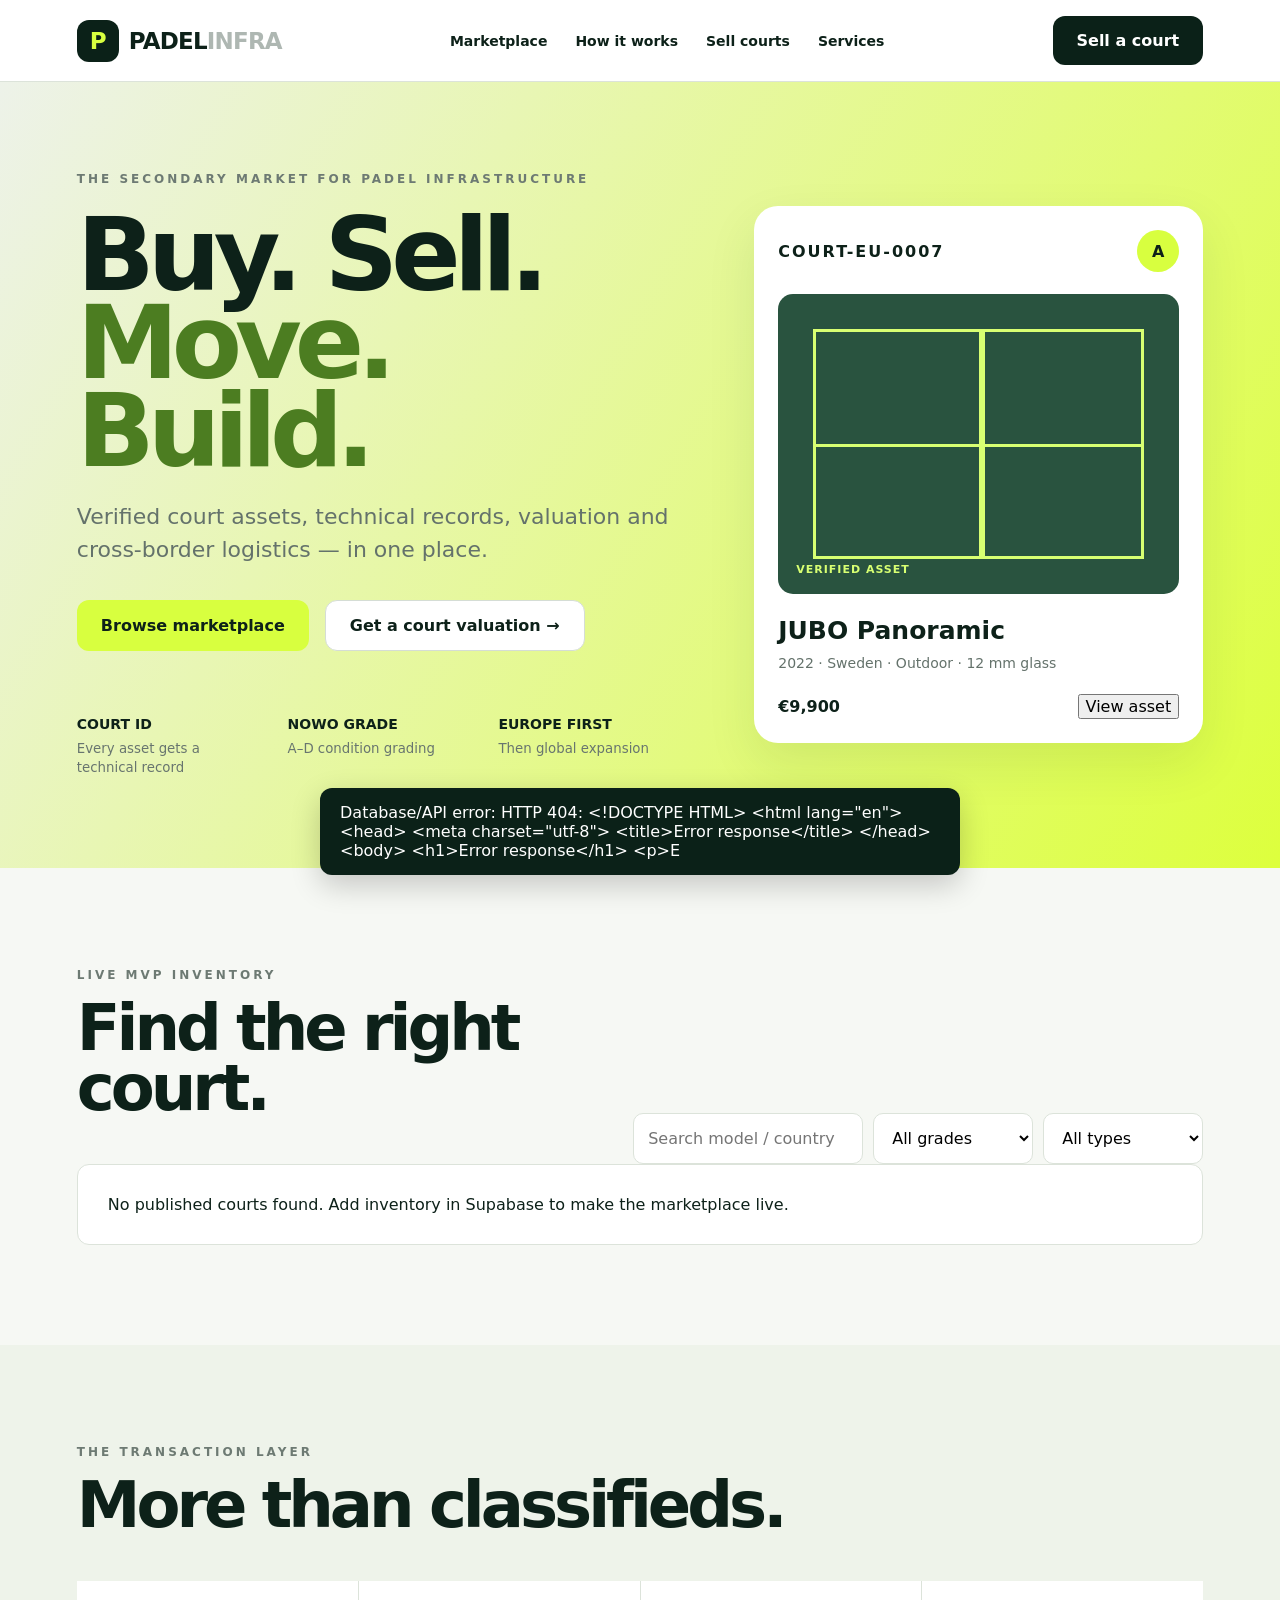
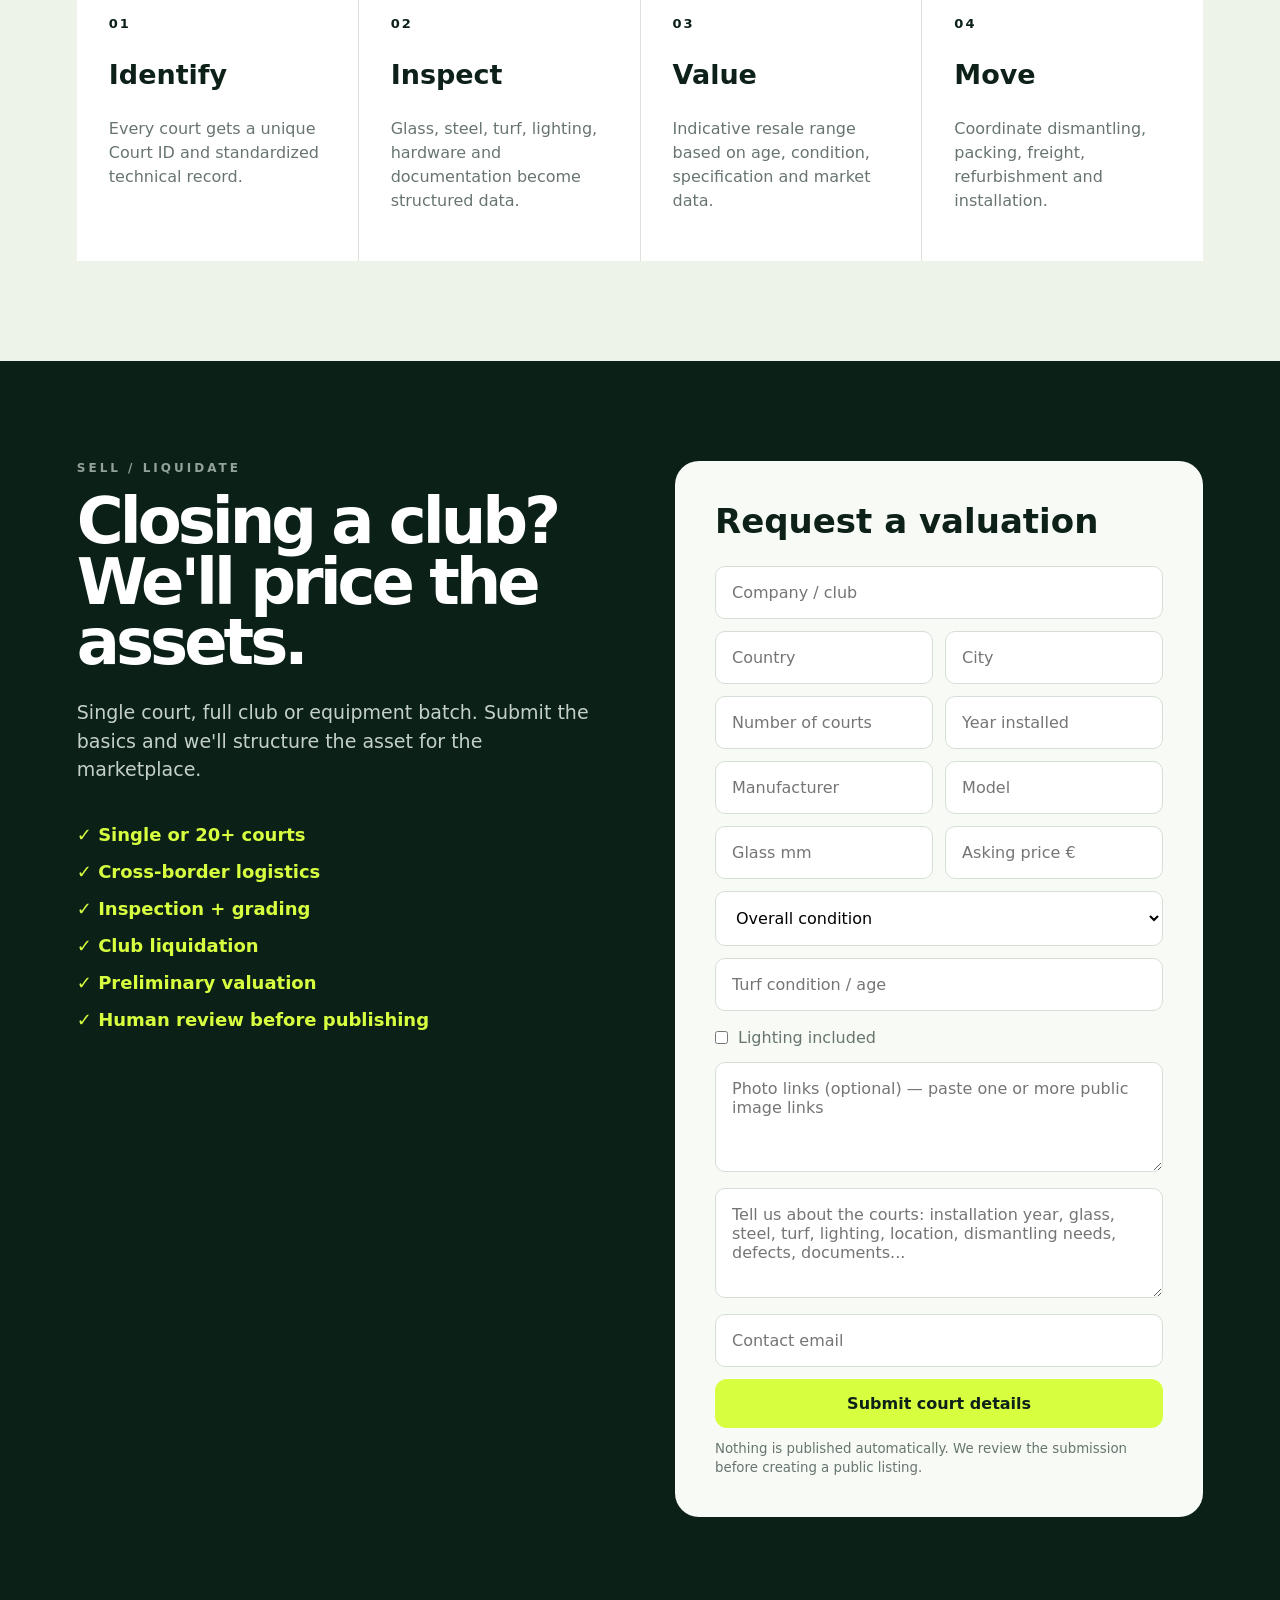
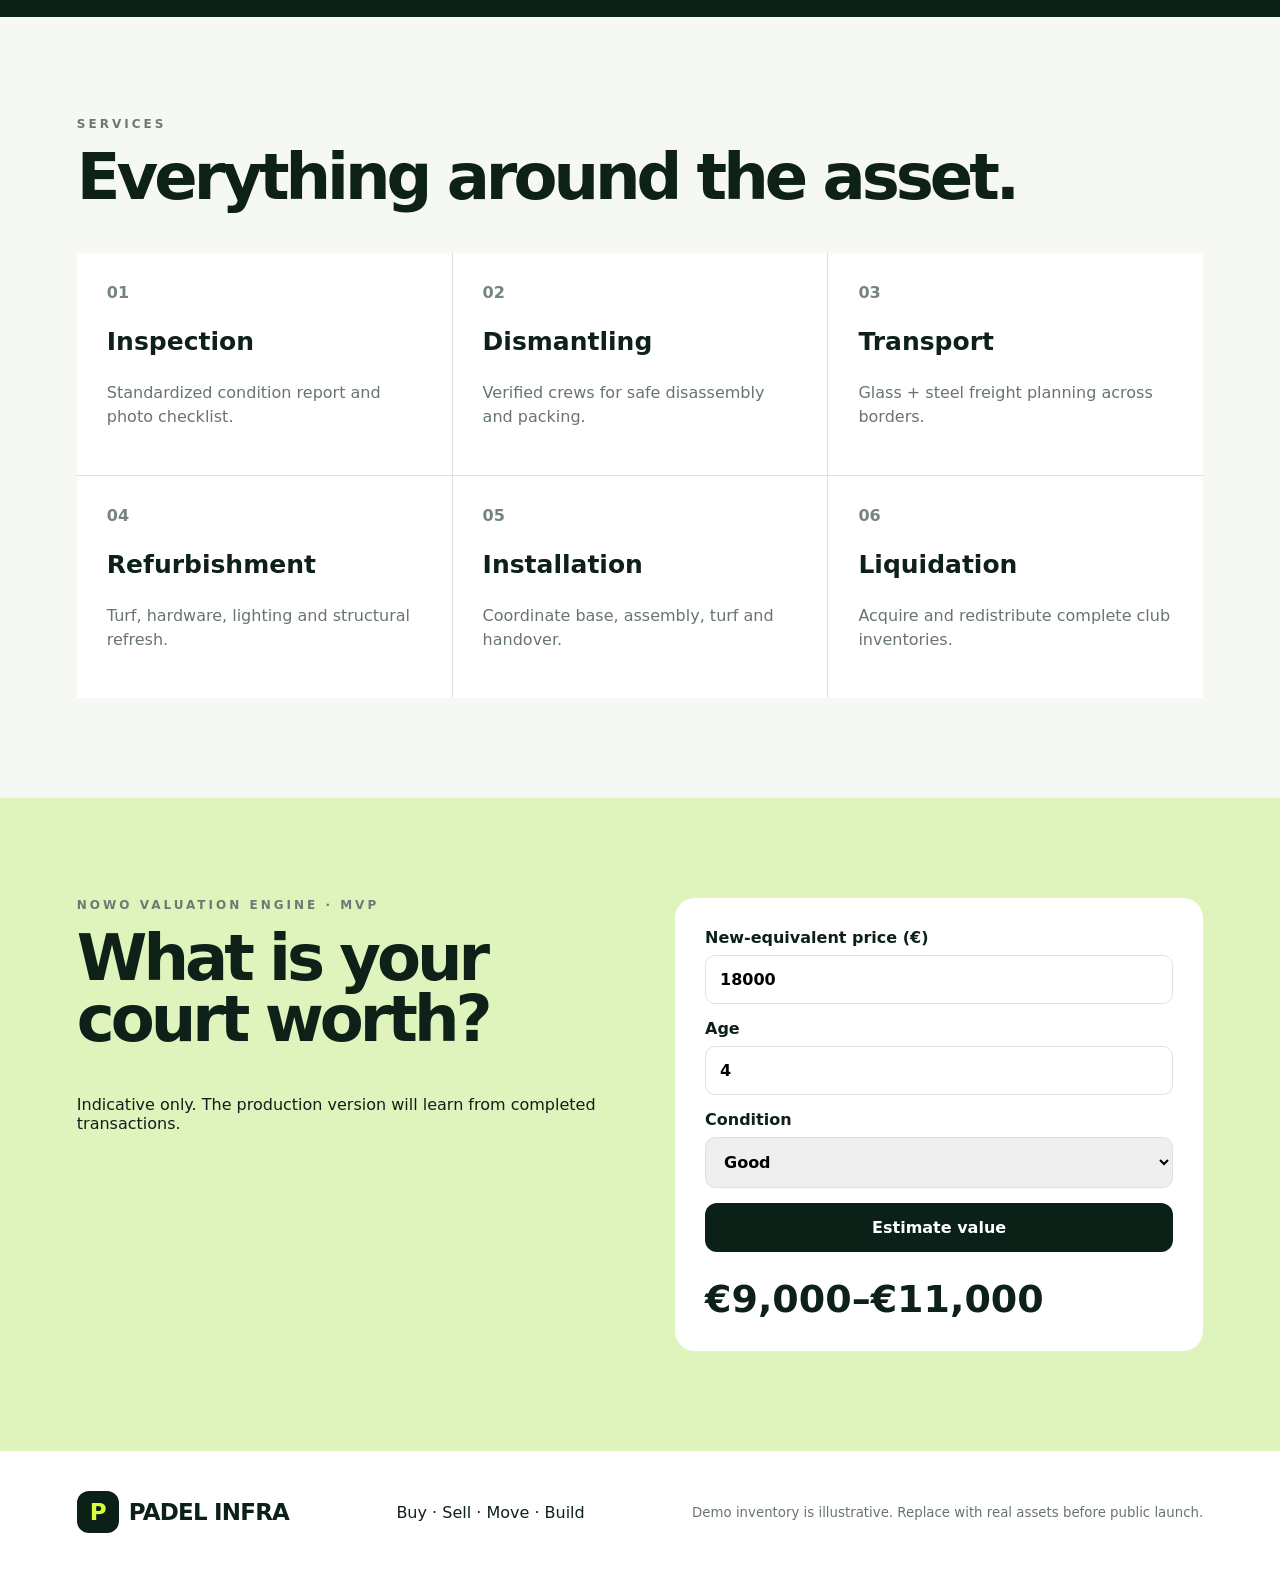
==== index.html @ 73e0a32e "Refresh mobile assets" ====
<!doctype html><html lang="en"><head><meta charset="utf-8"><meta name="viewport" content="width=device-width,initial-scale=1"><title>Padel Infra — Infrastructure Marketplace</title><link rel="stylesheet" href="styles.css"><link rel="stylesheet" href="responsive.css?v=4"><link rel="stylesheet" href="mobile-fix.css?v=4"></head><body><header class="nav"><a class="brand" href="#"><span class="logo">P</span><span>PADEL<span class="fade">INFRA</span></span></a><nav><a href="#market">Marketplace</a><a href="#how">How it works</a><a href="#sell">Sell courts</a><a href="#services">Services</a></nav><button class="darkbtn" onclick="scrollToId('sell')">Sell a court</button></header><section class="hero"><div><div class="eyebrow">THE SECONDARY MARKET FOR PADEL INFRASTRUCTURE</div><h1>Buy. Sell.<br><span>Move. Build.</span></h1><p>Verified court assets, technical records, valuation and cross-border logistics — in one place.</p><div class="buttons"><button class="limebtn" onclick="scrollToId('market')">Browse marketplace</button><button class="ghostbtn" onclick="scrollToId('sell')">Get a court valuation →</button></div><div class="metrics"><div><b>COURT ID</b><small>Every asset gets a technical record</small></div><div><b>NOWO GRADE</b><small>A–D condition grading</small></div><div><b>EUROPE FIRST</b><small>Then global expansion</small></div></div></div><div class="hero-asset"><div class="asset-head"><span>COURT-EU-0007</span><strong>A</strong></div><div class="fakecourt"><i></i><span>VERIFIED ASSET</span></div><h3>JUBO Panoramic</h3><p>2022 · Sweden · Outdoor · 12 mm glass</p><div class="asset-foot"><b>€9,900</b><button onclick="openListing('COURT-EU-0007')">View asset</button></div></div></section><section id="market" class="section"><div class="sectiontitle"><div><div class="eyebrow">LIVE MVP INVENTORY</div><h2>Find the right court.</h2></div><div class="filters"><input id="search" oninput="render()" placeholder="Search model / country"><select id="grade" onchange="render()"><option value="">All grades</option><option>A</option><option>B</option><option>C</option><option>D</option></select><select id="type" onchange="render()"><option value="">All types</option><option>Outdoor</option><option>Indoor</option></select></div></div><div id="cards" class="cards"></div></section><section id="how" class="section pale"><div class="eyebrow">THE TRANSACTION LAYER</div><h2>More than classifieds.</h2><div class="steps"><article><b>01</b><h3>Identify</h3><p>Every court gets a unique Court ID and standardized technical record.</p></article><article><b>02</b><h3>Inspect</h3><p>Glass, steel, turf, lighting, hardware and documentation become structured data.</p></article><article><b>03</b><h3>Value</h3><p>Indicative resale range based on age, condition, specification and market data.</p></article><article><b>04</b><h3>Move</h3><p>Coordinate dismantling, packing, freight, refurbishment and installation.</p></article></div></section><section id="sell" class="section dark"><div><div class="eyebrow">SELL / LIQUIDATE</div><h2>Closing a club?<br>We'll price the assets.</h2><p>Single court, full club or equipment batch. Submit the basics and we'll structure the asset for the marketplace.</p><div class="ticks"><span>✓ Single or 20+ courts</span><span>✓ Cross-border logistics</span><span>✓ Inspection + grading</span><span>✓ Club liquidation</span><span>✓ Preliminary valuation</span><span>✓ Human review before publishing</span></div></div><form onsubmit="submitSell(event)"><h3>Request a valuation</h3><input required name="company" placeholder="Company / club"><div class="row"><input required name="country" placeholder="Country"><input required name="city" placeholder="City"></div><div class="row"><input required name="count" type="number" min="1" placeholder="Number of courts"><input name="year" type="number" min="1990" max="2035" placeholder="Year installed"></div><div class="row"><input name="manufacturer" placeholder="Manufacturer"><input name="model" placeholder="Model"></div><div class="row"><input name="glass_thickness_mm" type="number" step="0.1" placeholder="Glass mm"><input name="asking_price_eur" type="number" min="0" placeholder="Asking price €"></div><select required name="condition"><option value="">Overall condition</option><option>Excellent</option><option>Good</option><option>Needs refurbishment</option><option>Parts only</option></select><input name="turf_condition" placeholder="Turf condition / age"><label class="check"><input name="lighting_included" type="checkbox" value="true"> Lighting included</label><textarea name="photo_urls" placeholder="Photo links (optional) — paste one or more public image links"></textarea><textarea name="details" placeholder="Tell us about the courts: installation year, glass, steel, turf, lighting, location, dismantling needs, defects, documents..."></textarea><input required name="email" type="email" placeholder="Contact email"><button class="limebtn wide">Submit court details</button><small>Nothing is published automatically. We review the submission before creating a public listing.</small></form></section><section id="services" class="section"><div class="eyebrow">SERVICES</div><h2>Everything around the asset.</h2><div class="servicegrid"><div><b>01</b><h3>Inspection</h3><p>Standardized condition report and photo checklist.</p></div><div><b>02</b><h3>Dismantling</h3><p>Verified crews for safe disassembly and packing.</p></div><div><b>03</b><h3>Transport</h3><p>Glass + steel freight planning across borders.</p></div><div><b>04</b><h3>Refurbishment</h3><p>Turf, hardware, lighting and structural refresh.</p></div><div><b>05</b><h3>Installation</h3><p>Coordinate base, assembly, turf and handover.</p></div><div><b>06</b><h3>Liquidation</h3><p>Acquire and redistribute complete club inventories.</p></div></div></section><section class="section valuation"><div><div class="eyebrow">NOWO VALUATION ENGINE · MVP</div><h2>What is your court worth?</h2><p>Indicative only. The production version will learn from completed transactions.</p></div><div class="calc"><label>New-equivalent price (€)<input id="newPrice" type="number" value="18000"></label><label>Age<input id="age" type="number" value="4" min="0" max="30"></label><label>Condition<select id="cond"><option value="1">Excellent</option><option value=".82" selected>Good</option><option value=".65">Needs refurbishment</option><option value=".4">Heavy refurbishment / parts</option></select></label><button class="darkbtn wide" onclick="calculate()">Estimate value</button><div id="estimate">€9,000–€11,000</div></div></section><footer><div class="brand"><span class="logo">P</span> PADEL INFRA</div><span>Buy · Sell · Move · Build</span><small>Demo inventory is illustrative. Replace with real assets before public launch.</small></footer><div id="listingModal" class="modal"><div class="modalbox"><button class="close" onclick="closeModal('listingModal')">×</button><div id="listingContent"></div></div></div><div id="toast"></div><script src="app.js?v=4"></script></body></html>
---- styles.css ----
/* Padel Infra marketplace styles */
:root{--ink:#0d2119;--muted:#68756f;--pale:#eef3ea;--lime:#d8ff3f;--dark:#0b2118;--line:#dce3da}
*{box-sizing:border-box}html{scroll-behavior:smooth}body{margin:0;font-family:Inter,ui-sans-serif,system-ui,-apple-system,BlinkMacSystemFont,"Segoe UI",sans-serif;color:var(--ink);background:#f6f8f4}button,input,select,textarea{font:inherit}button{cursor:pointer}.nav{height:82px;padding:0 6vw;display:flex;align-items:center;justify-content:space-between;background:#fff;position:sticky;top:0;z-index:20;border-bottom:1px solid var(--line)}.brand{display:flex;align-items:center;gap:10px;text-decoration:none;color:var(--ink);font-weight:900;font-size:23px;letter-spacing:-.8px}.fade{color:#aeb7b2}.logo{width:42px;height:42px;border-radius:12px;background:var(--dark);color:var(--lime);display:grid;place-items:center;font-weight:900}.nav nav{display:flex;gap:28px}.nav nav a{color:var(--ink);text-decoration:none;font-weight:700;font-size:14px}.darkbtn,.limebtn,.ghostbtn{border:0;border-radius:12px;padding:15px 24px;font-weight:800}.darkbtn{background:var(--dark);color:#fff}.limebtn{background:var(--lime);color:var(--ink)}.ghostbtn{background:#fff;border:1px solid #d5ddd5;color:var(--ink)}.wide{width:100%}.hero{min-height:690px;padding:90px 6vw;display:grid;grid-template-columns:1.15fr .85fr;gap:70px;align-items:center;background:linear-gradient(120deg,#edf2e9,#ddff3d)}.eyebrow{font-size:12px;letter-spacing:3px;font-weight:900;color:#6d7a73}.hero h1{font-size:clamp(64px,8vw,120px);line-height:.86;letter-spacing:-7px;margin:25px 0}.hero h1 span{color:#4c7d21}.hero p{font-size:22px;line-height:1.5;color:#64726b;max-width:720px}.buttons{display:flex;gap:16px;margin-top:34px}.metrics{display:grid;grid-template-columns:repeat(3,1fr);gap:25px;margin-top:65px}.metrics b{display:block;font-size:14px}.metrics small{display:block;color:var(--muted);margin-top:8px;line-height:1.4}.hero-asset{background:#fff;border-radius:24px;padding:24px;box-shadow:0 20px 50px #163d2b18}.asset-head,.asset-foot{display:flex;align-items:center;justify-content:space-between}.asset-head span{font-weight:900;letter-spacing:2px}.asset-head strong,.grade{width:42px;height:42px;border-radius:50%;display:grid;place-items:center;background:var(--lime)}.fakecourt{height:300px;background:#29533f;border-radius:15px;margin:22px 0;position:relative;overflow:hidden}.fakecourt:before,.fakecourt:after{content:"";position:absolute;border:3px solid #d8ff72}.fakecourt:before{inset:35px}.fakecourt:after{left:50%;top:35px;bottom:35px}.fakecourt i{position:absolute;left:35px;right:35px;top:50%;border-top:3px solid #d8ff72}.fakecourt span{position:absolute;bottom:18px;left:18px;color:#d8ff72;font-weight:900;font-size:11px;letter-spacing:1px}.hero-asset h3{font-size:25px;margin:0}.hero-asset p{font-size:14px;margin:8px 0 20px}.section{padding:100px 6vw}.sectiontitle{display:flex;justify-content:space-between;align-items:end;gap:30px}.section h2{font-size:clamp(42px,5vw,72px);letter-spacing:-4px;line-height:.95;margin:16px 0 45px}.filters{display:flex;gap:10px}.filters input,.filters select{padding:14px;border:1px solid var(--line);border-radius:10px;background:#fff;min-width:160px}.cards{display:grid;grid-template-columns:repeat(3,1fr);gap:22px}.card{background:#fff;border:1px solid var(--line);border-radius:18px;overflow:hidden}.thumb{height:190px;background:#29533f;display:flex;align-items:flex-end;padding:18px;color:#d8ff72;font-weight:900}.cardbody{padding:20px}.topline{display:flex;justify-content:space-between;align-items:center}.card h3{font-size:24px;margin:16px 0 8px}.meta{color:var(--muted);line-height:1.5;min-height:66px}.cardfoot{display:flex;justify-content:space-between;align-items:center;margin-top:20px}.cardfoot button{border:0;background:none;font-weight:800}.pale{background:var(--pale)}.steps{display:grid;grid-template-columns:repeat(4,1fr);gap:1px;background:var(--line)}.steps article{background:#fff;padding:32px;min-height:230px}.steps b{font-size:13px;letter-spacing:2px}.steps h3{font-size:27px}.steps p{color:var(--muted);line-height:1.5}.dark{background:var(--dark);color:#fff;display:grid;grid-template-columns:1fr 1fr;gap:70px;align-items:start}.dark .eyebrow{color:#93a29b}.dark h2{margin-bottom:25px}.dark>div>p{color:#c5d0ca;font-size:19px;line-height:1.5}.ticks{display:grid;gap:16px;margin-top:40px}.ticks span{font-weight:900;color:var(--lime);font-size:18px}.dark form{background:#f7faf5;color:var(--ink);padding:40px;border-radius:24px}.dark form h3{font-size:34px;margin:0 0 25px}.dark form input,.dark form select,.dark form textarea{width:100%;padding:16px;border:1px solid #d6dfd5;border-radius:10px;background:#fff;margin-bottom:12px}.dark form textarea{min-height:110px;resize:vertical}.dark form .row{display:grid;grid-template-columns:1fr 1fr;gap:12px}.dark form .check{display:flex;align-items:center;gap:10px;margin:5px 0 15px;color:var(--muted)}.dark form .check input{width:auto;margin:0}.dark form small{display:block;color:var(--muted);margin-top:12px;line-height:1.4}.servicegrid{display:grid;grid-template-columns:repeat(3,1fr);gap:1px;background:var(--line)}.servicegrid>div{background:#fff;padding:30px;min-height:190px}.servicegrid b{color:#75847c}.servicegrid h3{font-size:25px}.servicegrid p{color:var(--muted);line-height:1.5}.valuation{background:#dff3bd;display:grid;grid-template-columns:1fr 1fr;gap:70px}.calc{background:#fff;border-radius:20px;padding:30px}.calc label{display:block;font-weight:800;margin-bottom:15px}.calc input,.calc select{display:block;width:100%;padding:14px;border:1px solid var(--line);border-radius:10px;margin-top:8px}.calc #estimate{font-size:38px;font-weight:900;margin-top:25px}.modal{display:none;position:fixed;inset:0;background:#00140d99;z-index:100;align-items:center;justify-content:center;padding:20px}.modalbox{background:#fff;border-radius:20px;max-width:650px;width:100%;padding:35px;position:relative}.close{position:absolute;right:15px;top:10px;border:0;background:none;font-size:32px}.modalbox h2{font-size:45px;letter-spacing:-2px}.modalbox hr{border:0;border-top:1px solid var(--line)}#toast{display:none;position:fixed;left:50%;bottom:25px;transform:translateX(-50%);background:var(--dark);color:#fff;padding:15px 20px;border-radius:12px;z-index:200;box-shadow:0 10px 30px #0003}footer{padding:40px 6vw;background:#fff;display:flex;align-items:center;justify-content:space-between;gap:20px;flex-wrap:wrap}footer small{color:var(--muted)}
---- responsive.css ----
/* Responsive stability fixes for phones/tablets */
*,*::before,*::after{box-sizing:border-box}
html,body{width:100% !important;max-width:100% !important;min-width:0 !important;margin:0;padding:0;overflow-x:hidden;-webkit-text-size-adjust:100%}
body{width:100% !important}
.nav,.hero,.section,.dark,.valuation,footer{width:100% !important;max-width:100% !important;min-width:0 !important;margin-left:0 !important;margin-right:0 !important}
img,svg,video,iframe{max-width:100%}
@media(max-width:850px){
 html,body{width:100% !important;max-width:100% !important;min-width:0 !important;overflow-x:hidden !important}
 body{position:relative !important;left:0 !important;right:auto !important;transform:none !important;zoom:1 !important}
 .nav,.section,.dark,.valuation,.hero,footer{width:100% !important;max-width:100% !important;min-width:0 !important;margin-left:0 !important;margin-right:0 !important;overflow-x:hidden !important}
 .nav{padding-left:6vw !important;padding-right:6vw !important}
 .hero{display:block !important;padding:65px 6vw !important}
 .hero>div{width:100% !important;min-width:0 !important;max-width:100% !important}
 .dark,.valuation{display:block !important;grid-template-columns:none !important;padding-left:6vw !important;padding-right:6vw !important}
 .dark>*,.valuation>*{display:block !important;width:100% !important;min-width:0 !important;max-width:100% !important}
 .dark form{display:block !important;width:100% !important;max-width:100% !important;min-width:0 !important;margin:35px 0 0 !important;padding:24px !important;overflow:hidden !important}
 .dark form input,.dark form select,.dark form textarea,.dark form button{display:block !important;width:100% !important;max-width:100% !important;min-width:0 !important;box-sizing:border-box !important;font-size:16px !important}
 .dark form .check{display:flex !important;align-items:center;gap:8px;width:100%}
 .dark form .check input{width:20px !important;min-width:20px !important;max-width:20px !important;height:20px}
 .row{display:grid !important;grid-template-columns:minmax(0,1fr) !important;width:100% !important;min-width:0 !important;gap:12px !important}
 .row>*{width:100% !important;min-width:0 !important;max-width:100% !important}
 .buttons{flex-wrap:wrap;width:100%;min-width:0}
 .buttons>*{max-width:100%}
 .hero-asset{width:100%;min-width:0;max-width:100%}
 .sectiontitle,.filters{width:100%;min-width:0;max-width:100%}
 .filters{overflow:hidden}
 .filters input,.filters select{min-width:0;max-width:100%;width:100%;box-sizing:border-box}
}
---- mobile-fix.css ----
/* Mobile layout: keep the document at the real layout viewport width. */
*,*::before,*::after{box-sizing:border-box}
html,body{
  width:100%!important;
  max-width:100%!important;
  min-width:0!important;
  margin:0!important;
  padding:0!important;
  overflow-x:hidden!important;
  overscroll-behavior-x:none!important;
  -webkit-text-size-adjust:100%!important;
}
html{touch-action:pan-y!important}
body{
  position:relative!important;
  left:0!important;
  right:0!important;
  transform:none!important;
  touch-action:pan-y!important;
}
.nav,.hero,.section,section.dark,.valuation,footer{
  width:100%!important;
  max-width:100%!important;
  min-width:0!important;
  margin-left:0!important;
  margin-right:0!important;
  overflow-x:hidden!important;
}
@media(max-width:1100px){
 .nav{padding-left:6vw!important;padding-right:6vw!important}
 .hero{display:block!important;padding:65px 6vw!important}
 .hero>div,.dark>div,.dark>form,.valuation>div{width:100%!important;max-width:100%!important;min-width:0!important}
 section.dark{display:block!important;padding-left:6vw!important;padding-right:6vw!important}
 section.dark>form{margin-top:35px!important;padding:24px!important}
 section.dark input,section.dark select,section.dark textarea,section.dark button{width:100%!important;max-width:100%!important;min-width:0!important;box-sizing:border-box!important;font-size:16px!important}
 section.dark .row{display:grid!important;grid-template-columns:minmax(0,1fr)!important;width:100%!important;gap:12px!important}
 section.dark .row>*{width:100%!important;min-width:0!important}
 section.dark .check{display:flex!important;align-items:center;gap:8px;width:100%!important}
 section.dark .check input{width:20px!important;min-width:20px!important;max-width:20px!important;height:20px}
 .buttons{flex-wrap:wrap;width:100%;min-width:0}
 .hero-asset{width:100%;min-width:0;max-width:100%}
 .sectiontitle,.filters{width:100%;min-width:0;max-width:100%}
 .filters{overflow:hidden}
 .filters input,.filters select{min-width:0;max-width:100%;width:100%;box-sizing:border-box}
}
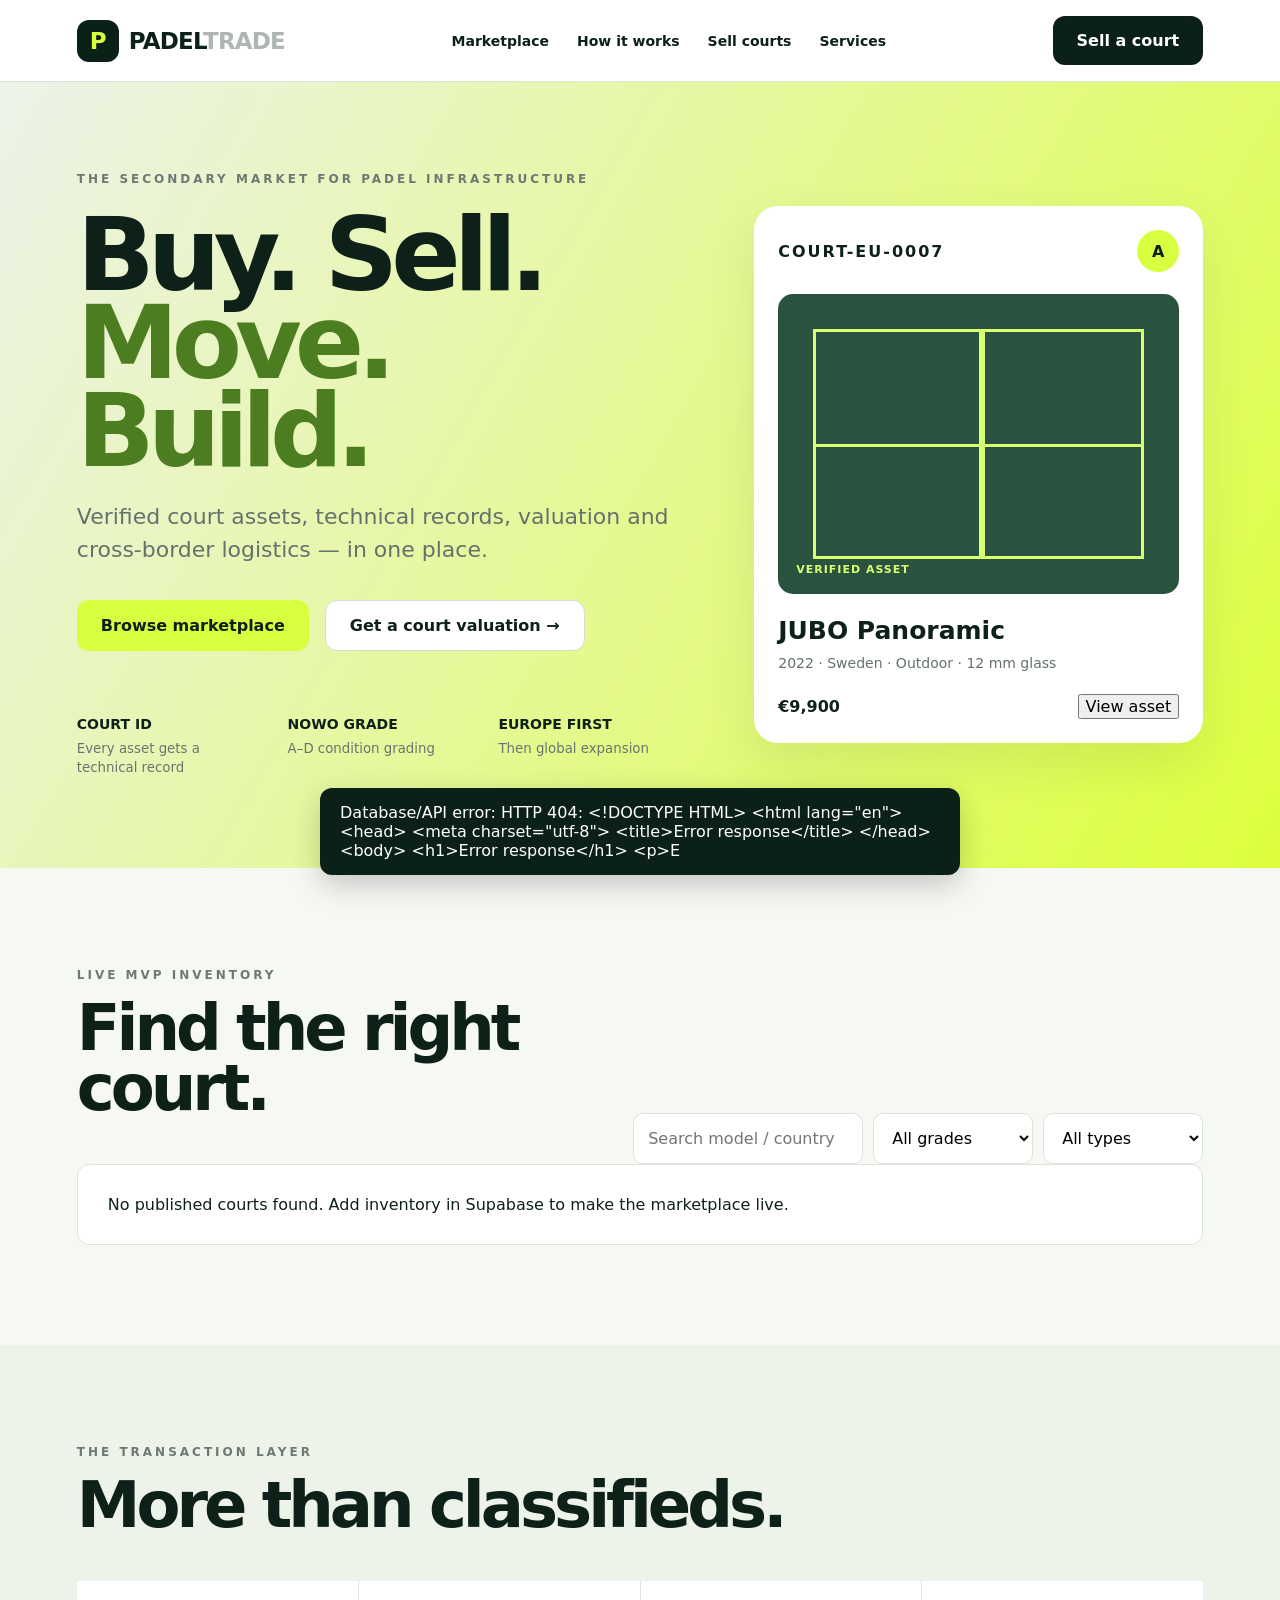
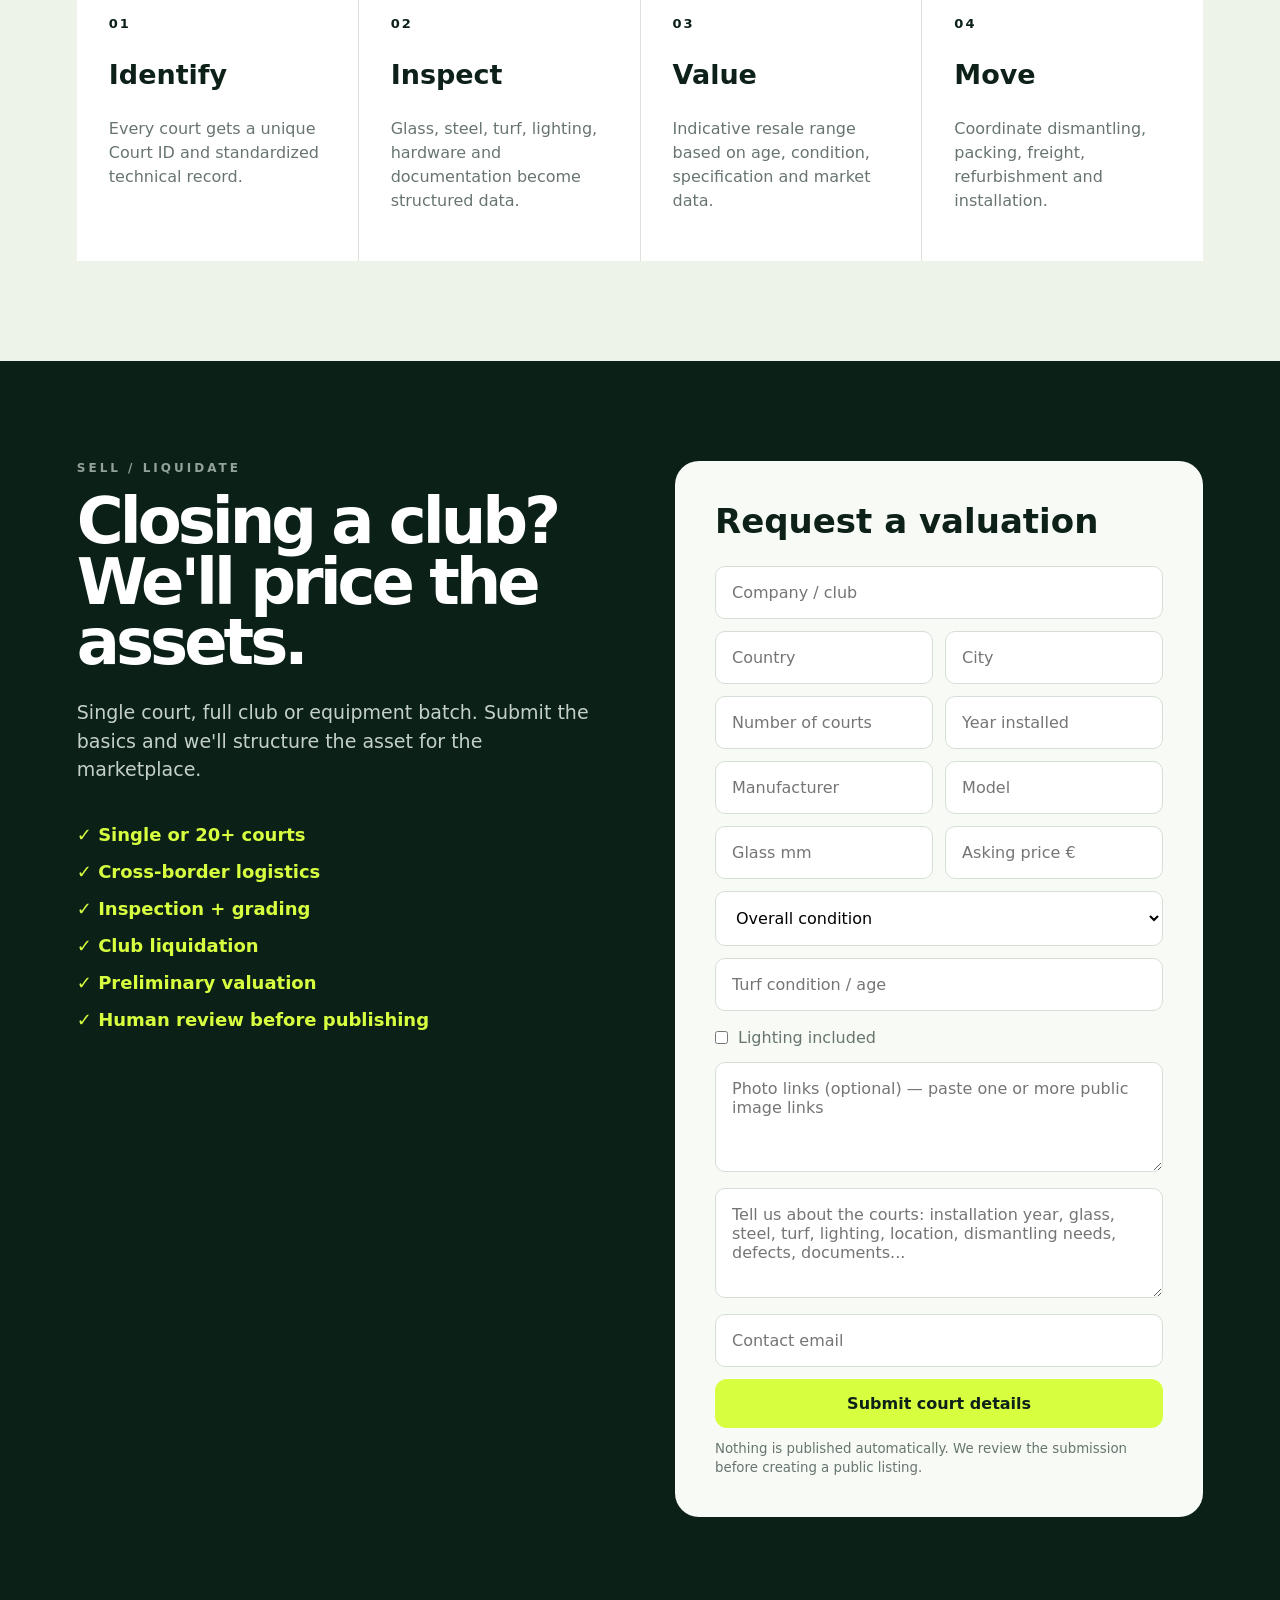
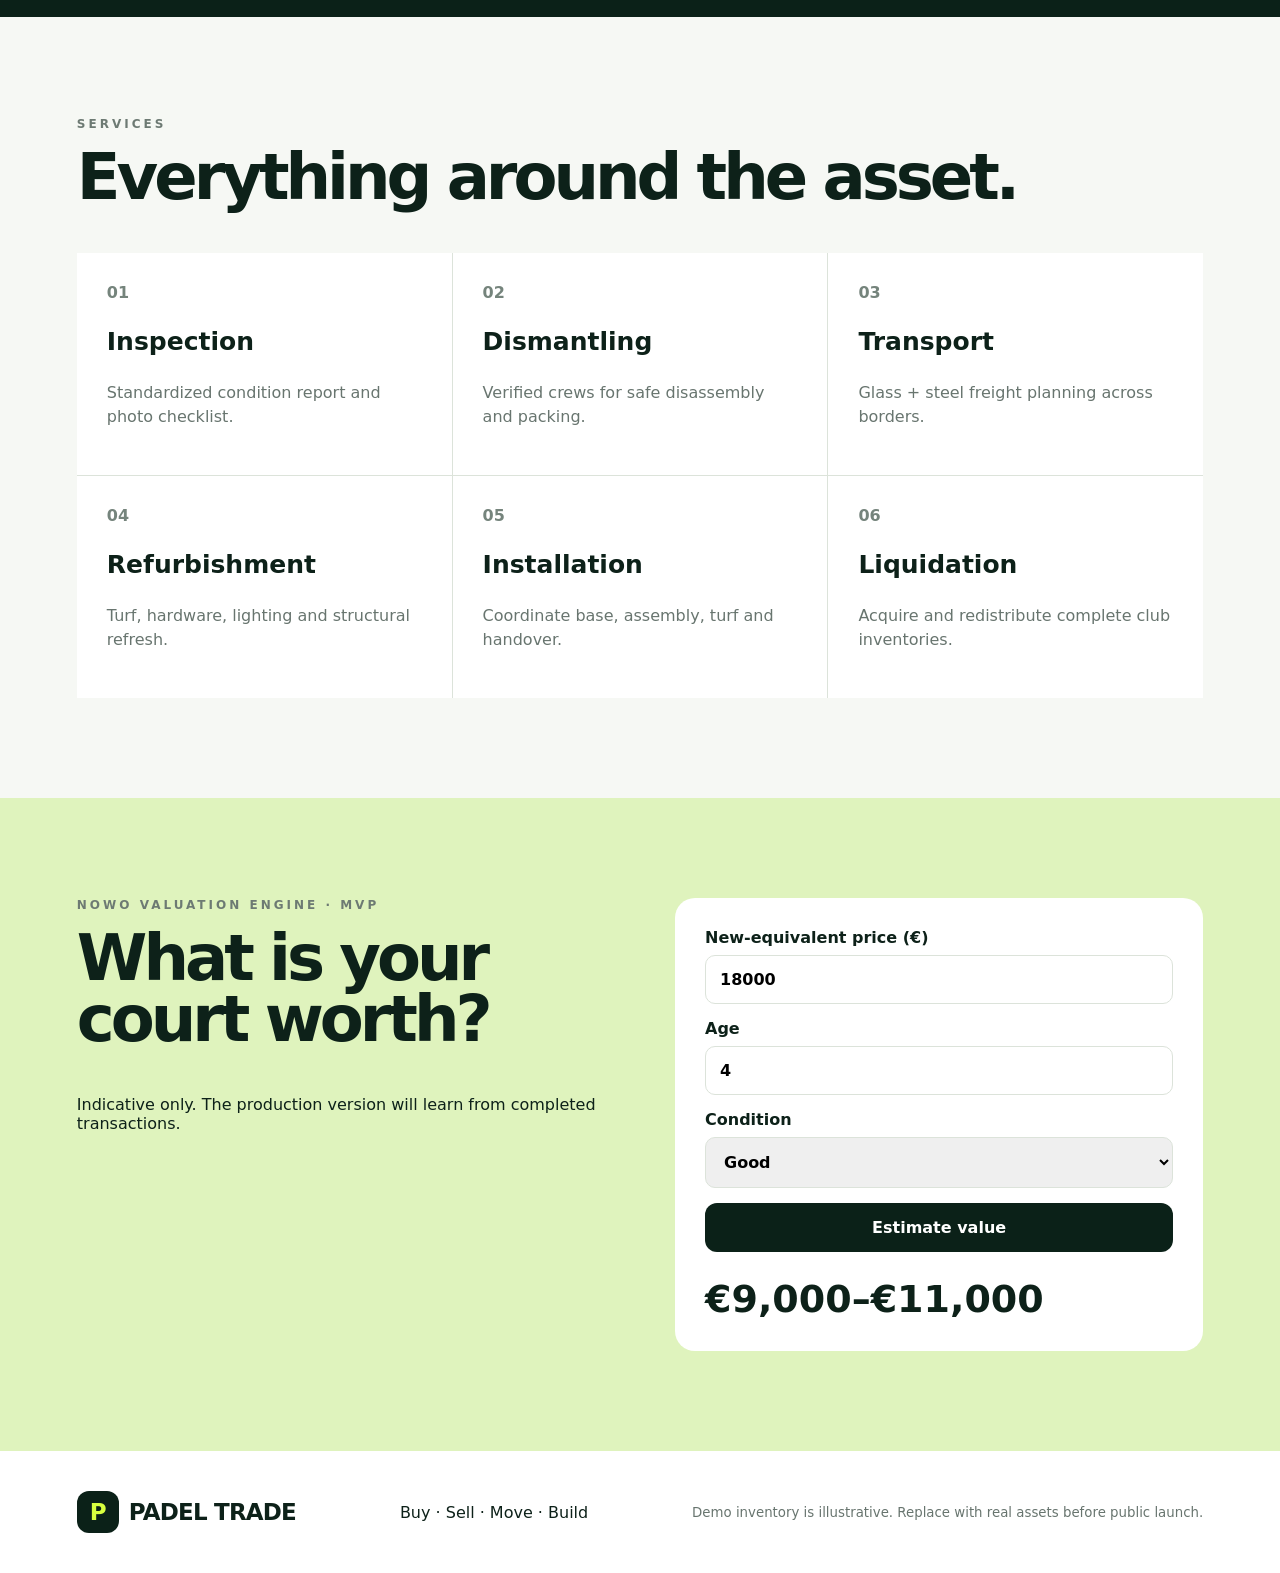
==== commit 25b8977b: "Rename brand to Padel Trade" ====
--- a/index.html
+++ b/index.html
@@ -1 +1 @@
-<!doctype html><html lang="en"><head><meta charset="utf-8"><meta name="viewport" content="width=device-width,initial-scale=1"><title>Padel Infra — Infrastructure Marketplace</title><link rel="stylesheet" href="styles.css"><link rel="stylesheet" href="responsive.css?v=4"><link rel="stylesheet" href="mobile-fix.css?v=4"></head><body><header class="nav"><a class="brand" href="#"><span class="logo">P</span><span>PADEL<span class="fade">INFRA</span></span></a><nav><a href="#market">Marketplace</a><a href="#how">How it works</a><a href="#sell">Sell courts</a><a href="#services">Services</a></nav><button class="darkbtn" onclick="scrollToId('sell')">Sell a court</button></header><section class="hero"><div><div class="eyebrow">THE SECONDARY MARKET FOR PADEL INFRASTRUCTURE</div><h1>Buy. Sell.<br><span>Move. Build.</span></h1><p>Verified court assets, technical records, valuation and cross-border logistics — in one place.</p><div class="buttons"><button class="limebtn" onclick="scrollToId('market')">Browse marketplace</button><button class="ghostbtn" onclick="scrollToId('sell')">Get a court valuation →</button></div><div class="metrics"><div><b>COURT ID</b><small>Every asset gets a technical record</small></div><div><b>NOWO GRADE</b><small>A–D condition grading</small></div><div><b>EUROPE FIRST</b><small>Then global expansion</small></div></div></div><div class="hero-asset"><div class="asset-head"><span>COURT-EU-0007</span><strong>A</strong></div><div class="fakecourt"><i></i><span>VERIFIED ASSET</span></div><h3>JUBO Panoramic</h3><p>2022 · Sweden · Outdoor · 12 mm glass</p><div class="asset-foot"><b>€9,900</b><button onclick="openListing('COURT-EU-0007')">View asset</button></div></div></section><section id="market" class="section"><div class="sectiontitle"><div><div class="eyebrow">LIVE MVP INVENTORY</div><h2>Find the right court.</h2></div><div class="filters"><input id="search" oninput="render()" placeholder="Search model / country"><select id="grade" onchange="render()"><option value="">All grades</option><option>A</option><option>B</option><option>C</option><option>D</option></select><select id="type" onchange="render()"><option value="">All types</option><option>Outdoor</option><option>Indoor</option></select></div></div><div id="cards" class="cards"></div></section><section id="how" class="section pale"><div class="eyebrow">THE TRANSACTION LAYER</div><h2>More than classifieds.</h2><div class="steps"><article><b>01</b><h3>Identify</h3><p>Every court gets a unique Court ID and standardized technical record.</p></article><article><b>02</b><h3>Inspect</h3><p>Glass, steel, turf, lighting, hardware and documentation become structured data.</p></article><article><b>03</b><h3>Value</h3><p>Indicative resale range based on age, condition, specification and market data.</p></article><article><b>04</b><h3>Move</h3><p>Coordinate dismantling, packing, freight, refurbishment and installation.</p></article></div></section><section id="sell" class="section dark"><div><div class="eyebrow">SELL / LIQUIDATE</div><h2>Closing a club?<br>We'll price the assets.</h2><p>Single court, full club or equipment batch. Submit the basics and we'll structure the asset for the marketplace.</p><div class="ticks"><span>✓ Single or 20+ courts</span><span>✓ Cross-border logistics</span><span>✓ Inspection + grading</span><span>✓ Club liquidation</span><span>✓ Preliminary valuation</span><span>✓ Human review before publishing</span></div></div><form onsubmit="submitSell(event)"><h3>Request a valuation</h3><input required name="company" placeholder="Company / club"><div class="row"><input required name="country" placeholder="Country"><input required name="city" placeholder="City"></div><div class="row"><input required name="count" type="number" min="1" placeholder="Number of courts"><input name="year" type="number" min="1990" max="2035" placeholder="Year installed"></div><div class="row"><input name="manufacturer" placeholder="Manufacturer"><input name="model" placeholder="Model"></div><div class="row"><input name="glass_thickness_mm" type="number" step="0.1" placeholder="Glass mm"><input name="asking_price_eur" type="number" min="0" placeholder="Asking price €"></div><select required name="condition"><option value="">Overall condition</option><option>Excellent</option><option>Good</option><option>Needs refurbishment</option><option>Parts only</option></select><input name="turf_condition" placeholder="Turf condition / age"><label class="check"><input name="lighting_included" type="checkbox" value="true"> Lighting included</label><textarea name="photo_urls" placeholder="Photo links (optional) — paste one or more public image links"></textarea><textarea name="details" placeholder="Tell us about the courts: installation year, glass, steel, turf, lighting, location, dismantling needs, defects, documents..."></textarea><input required name="email" type="email" placeholder="Contact email"><button class="limebtn wide">Submit court details</button><small>Nothing is published automatically. We review the submission before creating a public listing.</small></form></section><section id="services" class="section"><div class="eyebrow">SERVICES</div><h2>Everything around the asset.</h2><div class="servicegrid"><div><b>01</b><h3>Inspection</h3><p>Standardized condition report and photo checklist.</p></div><div><b>02</b><h3>Dismantling</h3><p>Verified crews for safe disassembly and packing.</p></div><div><b>03</b><h3>Transport</h3><p>Glass + steel freight planning across borders.</p></div><div><b>04</b><h3>Refurbishment</h3><p>Turf, hardware, lighting and structural refresh.</p></div><div><b>05</b><h3>Installation</h3><p>Coordinate base, assembly, turf and handover.</p></div><div><b>06</b><h3>Liquidation</h3><p>Acquire and redistribute complete club inventories.</p></div></div></section><section class="section valuation"><div><div class="eyebrow">NOWO VALUATION ENGINE · MVP</div><h2>What is your court worth?</h2><p>Indicative only. The production version will learn from completed transactions.</p></div><div class="calc"><label>New-equivalent price (€)<input id="newPrice" type="number" value="18000"></label><label>Age<input id="age" type="number" value="4" min="0" max="30"></label><label>Condition<select id="cond"><option value="1">Excellent</option><option value=".82" selected>Good</option><option value=".65">Needs refurbishment</option><option value=".4">Heavy refurbishment / parts</option></select></label><button class="darkbtn wide" onclick="calculate()">Estimate value</button><div id="estimate">€9,000–€11,000</div></div></section><footer><div class="brand"><span class="logo">P</span> PADEL INFRA</div><span>Buy · Sell · Move · Build</span><small>Demo inventory is illustrative. Replace with real assets before public launch.</small></footer><div id="listingModal" class="modal"><div class="modalbox"><button class="close" onclick="closeModal('listingModal')">×</button><div id="listingContent"></div></div></div><div id="toast"></div><script src="app.js?v=4"></script></body></html>+<!doctype html><html lang="en"><head><meta charset="utf-8"><meta name="viewport" content="width=device-width,initial-scale=1,viewport-fit=cover"><title>Padel Trade — Infrastructure Marketplace</title><link rel="stylesheet" href="styles.css"><link rel="stylesheet" href="responsive.css?v=5"><link rel="stylesheet" href="mobile-fix.css?v=5"></head><body><header class="nav"><a class="brand" href="#"><span class="logo">P</span><span>PADEL<span class="fade">TRADE</span></span></a><nav><a href="#market">Marketplace</a><a href="#how">How it works</a><a href="#sell">Sell courts</a><a href="#services">Services</a></nav><button class="darkbtn" onclick="scrollToId('sell')">Sell a court</button></header><section class="hero"><div><div class="eyebrow">THE SECONDARY MARKET FOR PADEL INFRASTRUCTURE</div><h1>Buy. Sell.<br><span>Move. Build.</span></h1><p>Verified court assets, technical records, valuation and cross-border logistics — in one place.</p><div class="buttons"><button class="limebtn" onclick="scrollToId('market')">Browse marketplace</button><button class="ghostbtn" onclick="scrollToId('sell')">Get a court valuation →</button></div><div class="metrics"><div><b>COURT ID</b><small>Every asset gets a technical record</small></div><div><b>NOWO GRADE</b><small>A–D condition grading</small></div><div><b>EUROPE FIRST</b><small>Then global expansion</small></div></div></div><div class="hero-asset"><div class="asset-head"><span>COURT-EU-0007</span><strong>A</strong></div><div class="fakecourt"><i></i><span>VERIFIED ASSET</span></div><h3>JUBO Panoramic</h3><p>2022 · Sweden · Outdoor · 12 mm glass</p><div class="asset-foot"><b>€9,900</b><button onclick="openListing('COURT-EU-0007')">View asset</button></div></div></section><section id="market" class="section"><div class="sectiontitle"><div><div class="eyebrow">LIVE MVP INVENTORY</div><h2>Find the right court.</h2></div><div class="filters"><input id="search" oninput="render()" placeholder="Search model / country"><select id="grade" onchange="render()"><option value="">All grades</option><option>A</option><option>B</option><option>C</option><option>D</option></select><select id="type" onchange="render()"><option value="">All types</option><option>Outdoor</option><option>Indoor</option></select></div></div><div id="cards" class="cards"></div></section><section id="how" class="section pale"><div class="eyebrow">THE TRANSACTION LAYER</div><h2>More than classifieds.</h2><div class="steps"><article><b>01</b><h3>Identify</h3><p>Every court gets a unique Court ID and standardized technical record.</p></article><article><b>02</b><h3>Inspect</h3><p>Glass, steel, turf, lighting, hardware and documentation become structured data.</p></article><article><b>03</b><h3>Value</h3><p>Indicative resale range based on age, condition, specification and market data.</p></article><article><b>04</b><h3>Move</h3><p>Coordinate dismantling, packing, freight, refurbishment and installation.</p></article></div></section><section id="sell" class="section dark"><div><div class="eyebrow">SELL / LIQUIDATE</div><h2>Closing a club?<br>We'll price the assets.</h2><p>Single court, full club or equipment batch. Submit the basics and we'll structure the asset for the marketplace.</p><div class="ticks"><span>✓ Single or 20+ courts</span><span>✓ Cross-border logistics</span><span>✓ Inspection + grading</span><span>✓ Club liquidation</span><span>✓ Preliminary valuation</span><span>✓ Human review before publishing</span></div></div><form onsubmit="submitSell(event)"><h3>Request a valuation</h3><input required name="company" placeholder="Company / club"><div class="row"><input required name="country" placeholder="Country"><input required name="city" placeholder="City"></div><div class="row"><input required name="count" type="number" min="1" placeholder="Number of courts"><input name="year" type="number" min="1990" max="2035" placeholder="Year installed"></div><div class="row"><input name="manufacturer" placeholder="Manufacturer"><input name="model" placeholder="Model"></div><div class="row"><input name="glass_thickness_mm" type="number" step="0.1" placeholder="Glass mm"><input name="asking_price_eur" type="number" min="0" placeholder="Asking price €"></div><select required name="condition"><option value="">Overall condition</option><option>Excellent</option><option>Good</option><option>Needs refurbishment</option><option>Parts only</option></select><input name="turf_condition" placeholder="Turf condition / age"><label class="check"><input name="lighting_included" type="checkbox" value="true"> Lighting included</label><textarea name="photo_urls" placeholder="Photo links (optional) — paste one or more public image links"></textarea><textarea name="details" placeholder="Tell us about the courts: installation year, glass, steel, turf, lighting, location, dismantling needs, defects, documents..."></textarea><input required name="email" type="email" placeholder="Contact email"><button class="limebtn wide">Submit court details</button><small>Nothing is published automatically. We review the submission before creating a public listing.</small></form></section><section id="services" class="section"><div class="eyebrow">SERVICES</div><h2>Everything around the asset.</h2><div class="servicegrid"><div><b>01</b><h3>Inspection</h3><p>Standardized condition report and photo checklist.</p></div><div><b>02</b><h3>Dismantling</h3><p>Verified crews for safe disassembly and packing.</p></div><div><b>03</b><h3>Transport</h3><p>Glass + steel freight planning across borders.</p></div><div><b>04</b><h3>Refurbishment</h3><p>Turf, hardware, lighting and structural refresh.</p></div><div><b>05</b><h3>Installation</h3><p>Coordinate base, assembly, turf and handover.</p></div><div><b>06</b><h3>Liquidation</h3><p>Acquire and redistribute complete club inventories.</p></div></section><section class="section valuation"><div><div class="eyebrow">NOWO VALUATION ENGINE · MVP</div><h2>What is your court worth?</h2><p>Indicative only. The production version will learn from completed transactions.</p></div><div class="calc"><label>New-equivalent price (€)<input id="newPrice" type="number" value="18000"></label><label>Age<input id="age" type="number" value="4" min="0" max="30"></label><label>Condition<select id="cond"><option value="1">Excellent</option><option value=".82" selected>Good</option><option value=".65">Needs refurbishment</option><option value=".4">Heavy refurbishment / parts</option></select></label><button class="darkbtn wide" onclick="calculate()">Estimate value</button><div id="estimate">€9,000–€11,000</div></div></section><footer><div class="brand"><span class="logo">P</span> PADEL TRADE</div><span>Buy · Sell · Move · Build</span><small>Demo inventory is illustrative. Replace with real assets before public launch.</small></footer><div id="listingModal" class="modal"><div class="modalbox"><button class="close" onclick="closeModal('listingModal')">×</button><div id="listingContent"></div></div></div><div id="toast"></div><script src="app.js?v=5"></script></body></html>
--- a/mobile-fix.css
+++ b/mobile-fix.css
@@ -1,45 +1,19 @@
-/* Mobile layout: keep the document at the real layout viewport width. */
+/* Mobile-first polish and viewport stability — loaded last so it overrides desktop rules. */
 *,*::before,*::after{box-sizing:border-box}
-html,body{
-  width:100%!important;
-  max-width:100%!important;
-  min-width:0!important;
-  margin:0!important;
-  padding:0!important;
-  overflow-x:hidden!important;
-  overscroll-behavior-x:none!important;
-  -webkit-text-size-adjust:100%!important;
+html,body{width:100%!important;max-width:100%!important;min-width:0!important;margin:0!important;padding:0!important;overflow-x:hidden!important;overscroll-behavior-x:none!important;-webkit-text-size-adjust:100%!important}
+html{touch-action:pan-y!important}
+body{position:relative!important;left:0!important;right:0!important;transform:none!important;touch-action:pan-y!important}
+.nav,.hero,.section,section.dark,.valuation,footer{width:100%!important;max-width:100%!important;min-width:0!important;margin-left:0!important;margin-right:0!important;overflow-x:hidden!important}
+img,svg,video,iframe{max-width:100%;height:auto}
+@media(max-width:850px){
+.nav{height:68px!important;padding:0 18px!important;gap:12px!important;justify-content:space-between!important}.nav .brand{font-size:18px!important;gap:7px!important;letter-spacing:-.5px!important;min-width:0!important}.nav .logo{width:34px!important;height:34px!important;border-radius:10px!important;font-size:16px!important}.nav nav{display:none!important}.nav .darkbtn{padding:11px 15px!important;border-radius:10px!important;font-size:13px!important;white-space:nowrap!important}
+.hero{display:block!important;min-height:0!important;padding:54px 20px 60px!important}.hero>div,.hero-asset{width:100%!important;min-width:0!important;max-width:100%!important}.hero .eyebrow{font-size:10px!important;letter-spacing:2px!important;line-height:1.45!important}.hero h1{font-size:clamp(48px,15vw,64px)!important;line-height:.9!important;letter-spacing:-3.5px!important;margin:18px 0 22px!important}.hero p{font-size:17px!important;line-height:1.45!important;margin:0!important;max-width:none!important}.buttons{display:flex!important;flex-direction:column!important;gap:10px!important;margin-top:26px!important;width:100%!important}.buttons>*{width:100%!important;max-width:none!important;min-height:52px!important;padding:15px 18px!important}.metrics{grid-template-columns:1fr 1fr!important;gap:22px 16px!important;margin-top:44px!important}.metrics>div:last-child{grid-column:1/-1}.metrics b{font-size:12px!important}.metrics small{font-size:13px!important;margin-top:5px!important}.hero-asset{margin-top:42px!important;padding:18px!important;border-radius:18px!important}.asset-head span{font-size:12px!important;letter-spacing:1.5px!important}.asset-head strong,.grade{width:38px!important;height:38px!important}.fakecourt{height:190px!important;margin:16px 0!important}.fakecourt:before{inset:22px!important}.fakecourt:after{top:22px!important;bottom:22px!important}.fakecourt i{left:22px!important;right:22px!important}.hero-asset h3{font-size:21px!important}.hero-asset p{font-size:13px!important;line-height:1.4!important}
+.section{padding:64px 20px!important}.section h2{font-size:clamp(38px,11vw,52px)!important;letter-spacing:-2.5px!important;line-height:.95!important;margin:12px 0 30px!important}.sectiontitle{display:block!important;width:100%!important}.sectiontitle .filters{margin-top:22px!important}.filters{display:grid!important;grid-template-columns:1fr!important;gap:9px!important;width:100%!important;overflow:visible!important}.filters input,.filters select{width:100%!important;min-width:0!important;max-width:100%!important;padding:14px!important;font-size:16px!important}
+.cards{display:grid!important;grid-template-columns:1fr!important;gap:16px!important;width:100%!important}.card{width:100%!important;min-width:0!important;border-radius:16px!important}.thumb{height:180px!important}.cardbody{padding:17px!important}.card h3{font-size:21px!important;margin:12px 0 7px!important}.meta{font-size:14px!important;min-height:0!important}.cardfoot{margin-top:16px!important}
+.steps{grid-template-columns:1fr!important;gap:1px!important}.steps article{padding:25px!important;min-height:0!important}.steps h3{font-size:24px!important;margin:12px 0!important}
+section.dark,.valuation{display:block!important;grid-template-columns:none!important;padding-left:20px!important;padding-right:20px!important}.dark>div,.dark>form,.valuation>div,.calc{width:100%!important;min-width:0!important;max-width:100%!important}.dark>div>p{font-size:17px!important}.ticks{gap:12px!important;margin-top:28px!important}.ticks span{font-size:15px!important}.dark form{margin:34px 0 0!important;padding:22px!important;border-radius:18px!important;overflow:hidden!important}.dark form h3{font-size:29px!important;margin-bottom:20px!important}.dark form input,.dark form select,.dark form textarea,.dark form button{width:100%!important;max-width:100%!important;min-width:0!important;font-size:16px!important}.dark form .row{display:grid!important;grid-template-columns:1fr!important;gap:0!important;width:100%!important}.dark form .check{display:flex!important;align-items:center!important;gap:9px!important;width:100%!important;font-size:14px!important}.dark form .check input{width:20px!important;min-width:20px!important;max-width:20px!important;height:20px!important;margin:0!important}.dark form textarea{min-height:120px!important}.valuation{padding-top:64px!important;padding-bottom:64px!important}.calc{padding:22px!important;border-radius:18px!important}.calc #estimate{font-size:30px!important}
+.servicegrid{grid-template-columns:1fr!important}.servicegrid>div{padding:25px!important;min-height:0!important}.servicegrid h3{font-size:23px!important}
+.modal{padding:12px!important;align-items:flex-end!important}.modalbox{max-width:none!important;width:100%!important;max-height:88vh!important;overflow:auto!important;border-radius:18px!important;padding:24px!important}.modalbox h2{font-size:36px!important;letter-spacing:-1.5px!important}
+footer{padding:32px 20px!important;display:flex!important;align-items:flex-start!important;flex-direction:column!important;gap:14px!important}footer .brand{font-size:18px!important}
 }
-html{touch-action:pan-y!important}
-body{
-  position:relative!important;
-  left:0!important;
-  right:0!important;
-  transform:none!important;
-  touch-action:pan-y!important;
-}
-.nav,.hero,.section,section.dark,.valuation,footer{
-  width:100%!important;
-  max-width:100%!important;
-  min-width:0!important;
-  margin-left:0!important;
-  margin-right:0!important;
-  overflow-x:hidden!important;
-}
-@media(max-width:1100px){
- .nav{padding-left:6vw!important;padding-right:6vw!important}
- .hero{display:block!important;padding:65px 6vw!important}
- .hero>div,.dark>div,.dark>form,.valuation>div{width:100%!important;max-width:100%!important;min-width:0!important}
- section.dark{display:block!important;padding-left:6vw!important;padding-right:6vw!important}
- section.dark>form{margin-top:35px!important;padding:24px!important}
- section.dark input,section.dark select,section.dark textarea,section.dark button{width:100%!important;max-width:100%!important;min-width:0!important;box-sizing:border-box!important;font-size:16px!important}
- section.dark .row{display:grid!important;grid-template-columns:minmax(0,1fr)!important;width:100%!important;gap:12px!important}
- section.dark .row>*{width:100%!important;min-width:0!important}
- section.dark .check{display:flex!important;align-items:center;gap:8px;width:100%!important}
- section.dark .check input{width:20px!important;min-width:20px!important;max-width:20px!important;height:20px}
- .buttons{flex-wrap:wrap;width:100%;min-width:0}
- .hero-asset{width:100%;min-width:0;max-width:100%}
- .sectiontitle,.filters{width:100%;min-width:0;max-width:100%}
- .filters{overflow:hidden}
- .filters input,.filters select{min-width:0;max-width:100%;width:100%;box-sizing:border-box}
-}
+@media(max-width:380px){.nav{padding-left:14px!important;padding-right:14px!important}.nav .brand{font-size:16px!important}.nav .darkbtn{padding:10px 12px!important;font-size:12px!important}.hero{padding-left:16px!important;padding-right:16px!important}.section,section.dark,.valuation{padding-left:16px!important;padding-right:16px!important}.hero h1{font-size:46px!important}.metrics{grid-template-columns:1fr!important}.metrics>div:last-child{grid-column:auto}}
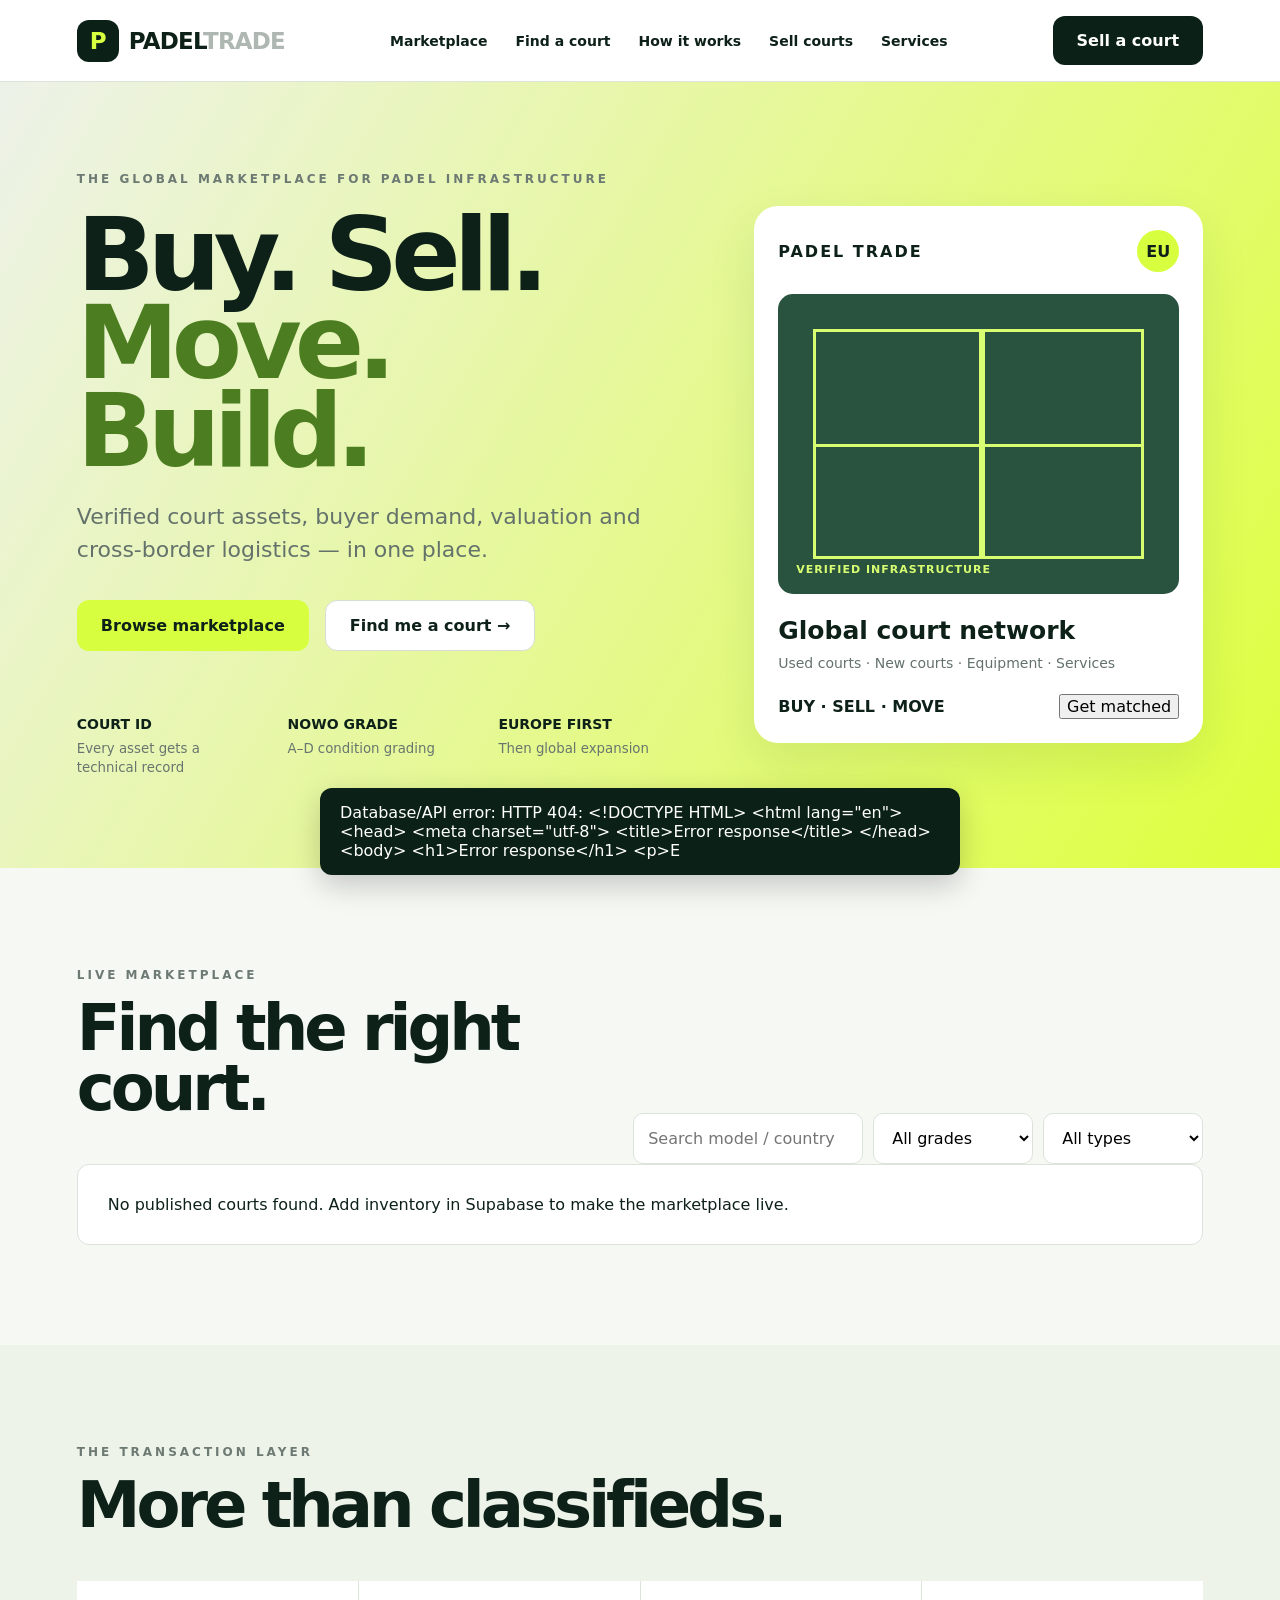
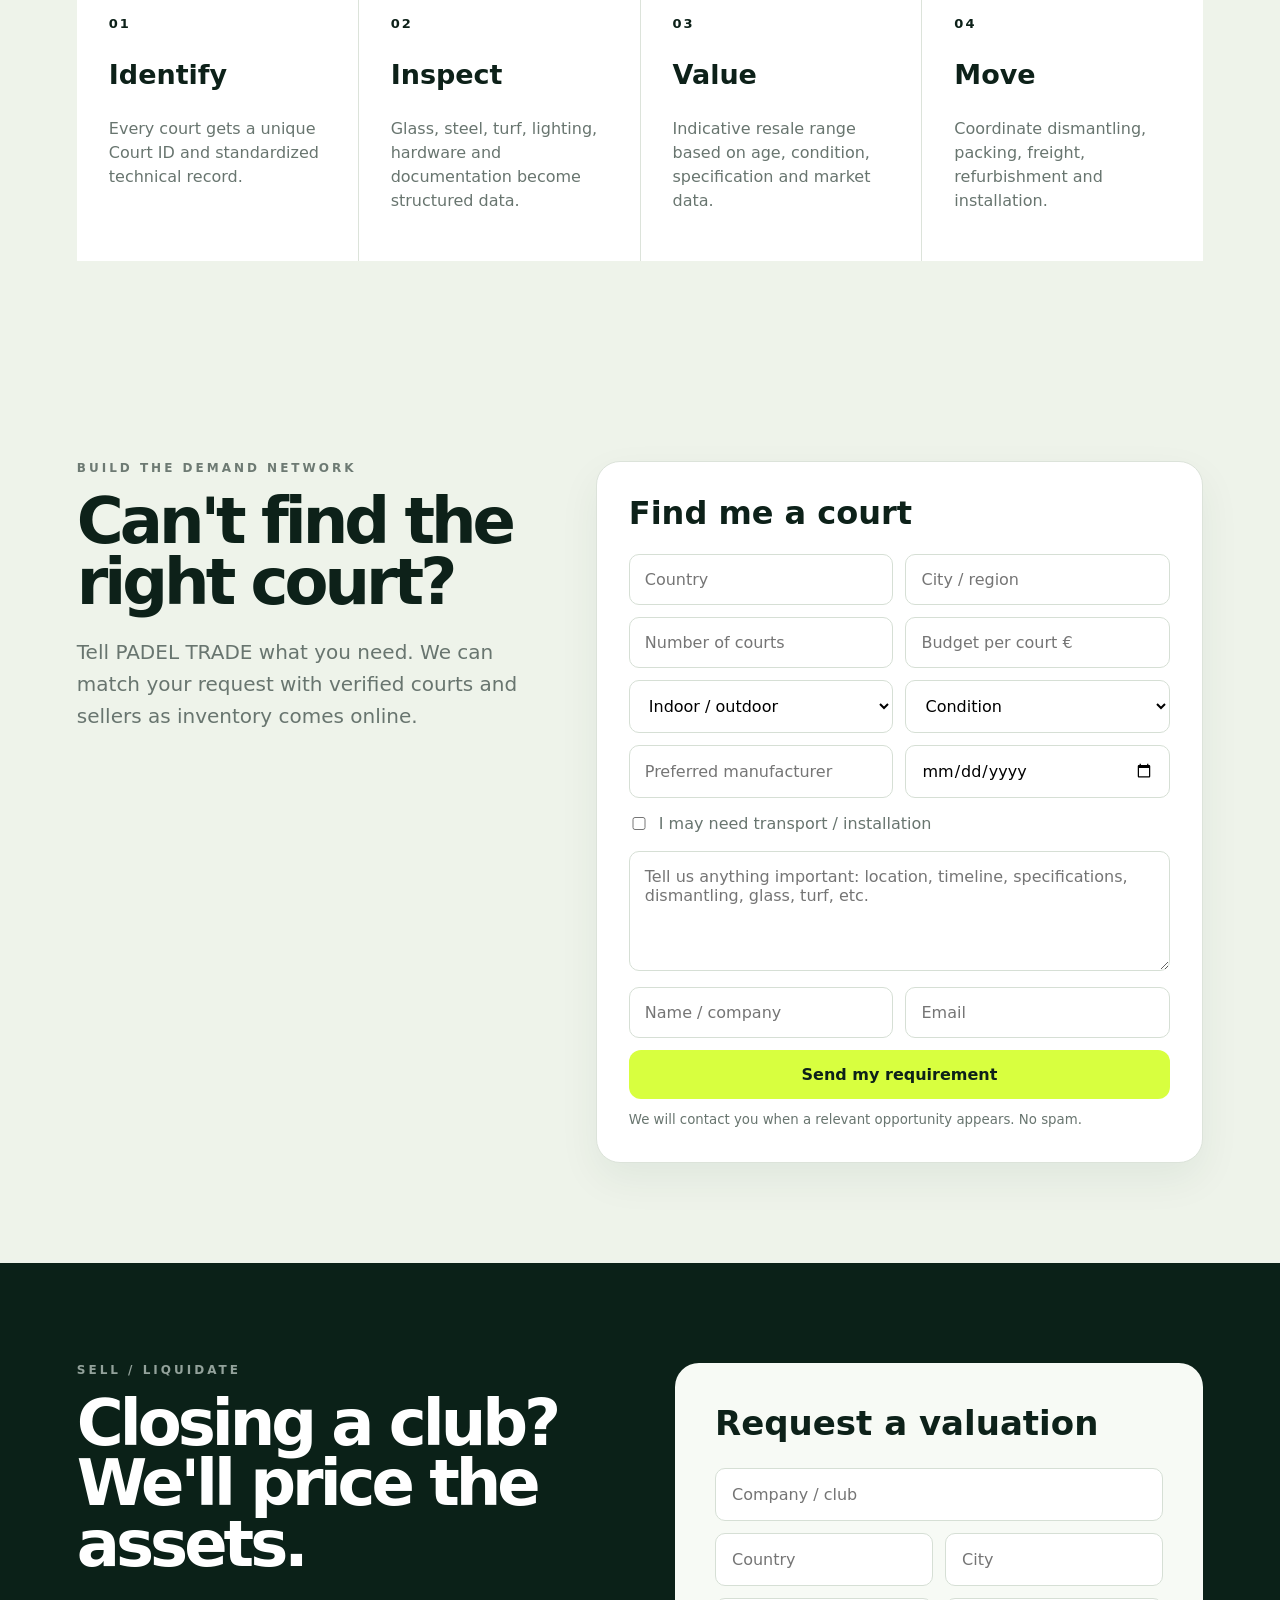
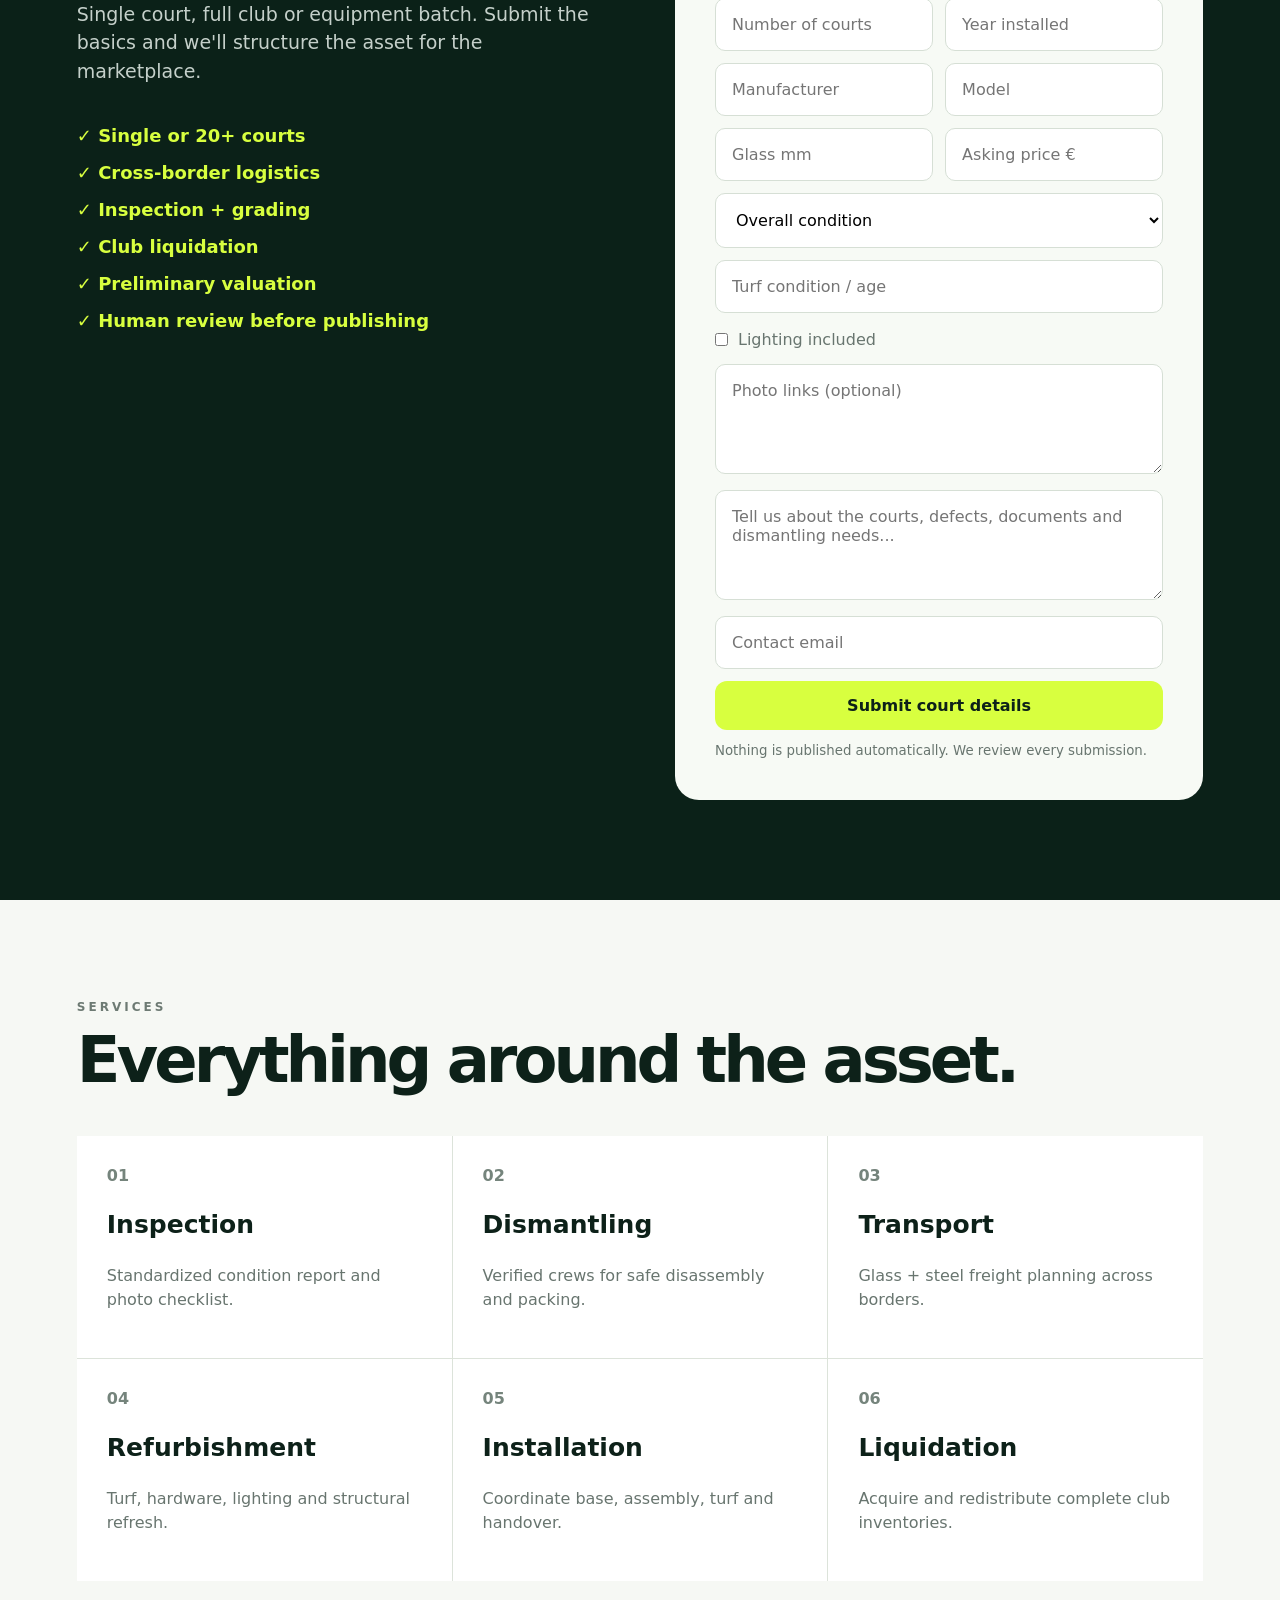
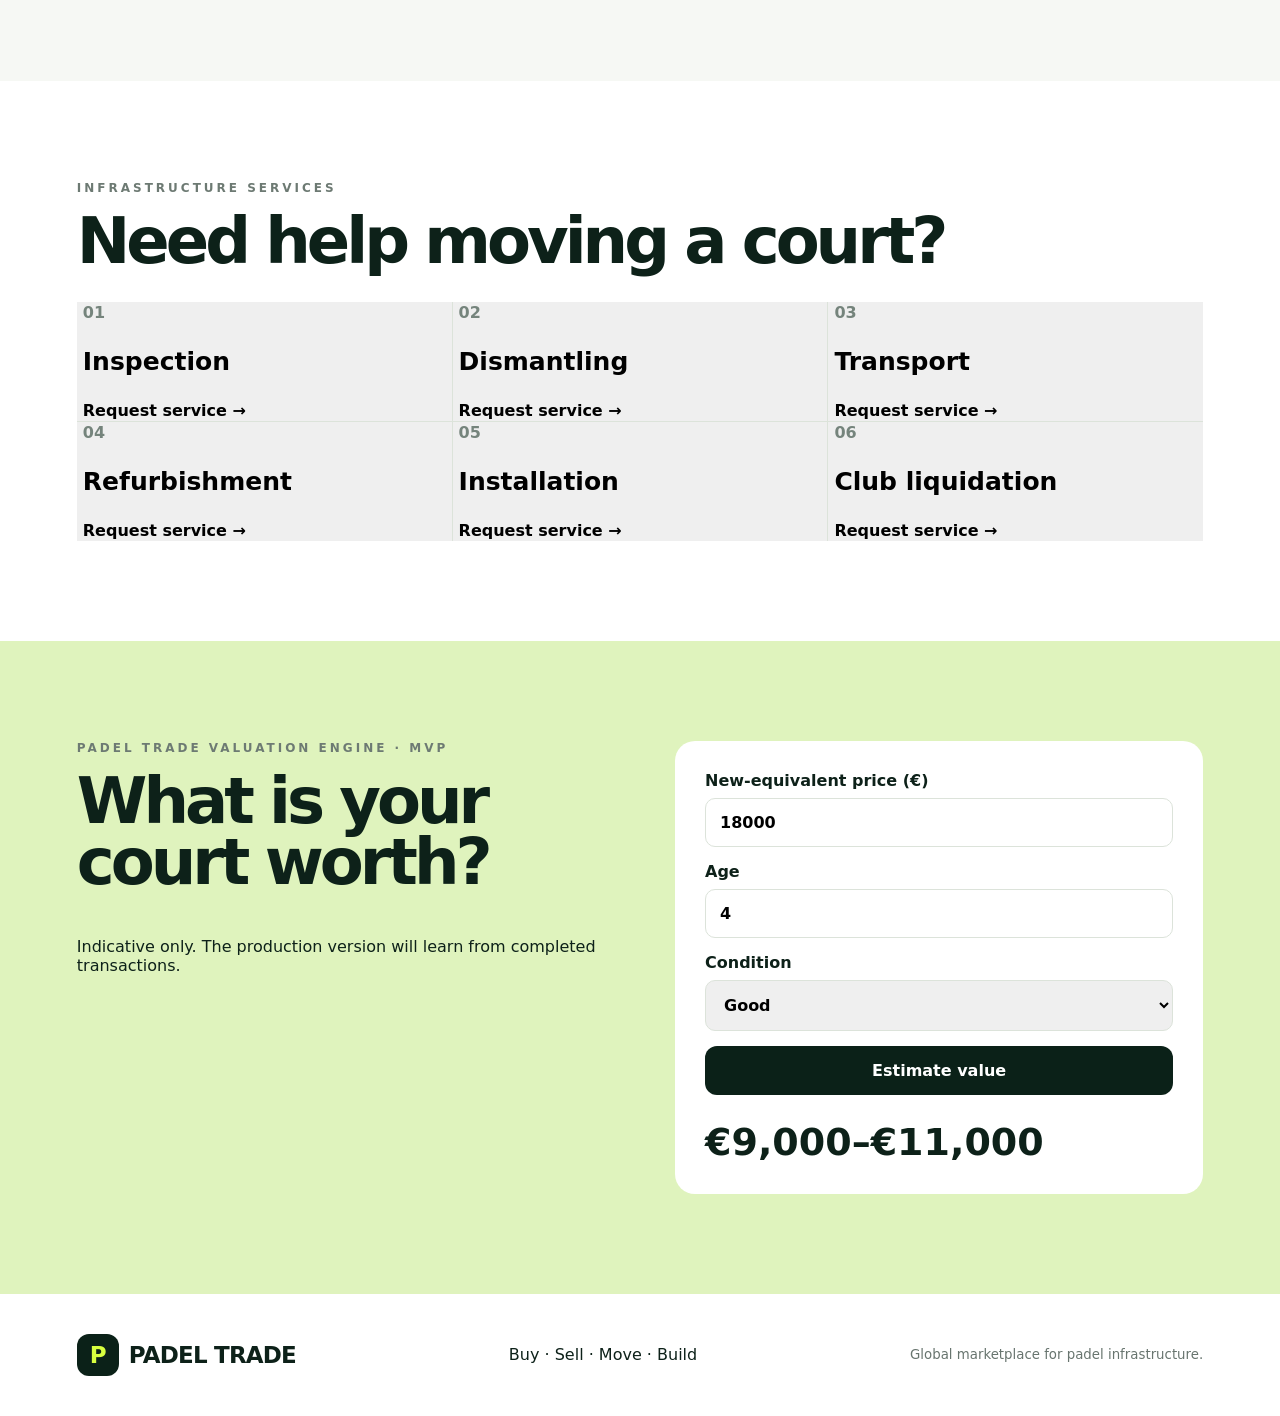
==== commit 27fa5240: "Build PADEL TRADE demand and services marketplace" ====
--- a/index.html
+++ b/index.html
@@ -1 +1 @@
-<!doctype html><html lang="en"><head><meta charset="utf-8"><meta name="viewport" content="width=device-width,initial-scale=1,viewport-fit=cover"><title>Padel Trade — Infrastructure Marketplace</title><link rel="stylesheet" href="styles.css"><link rel="stylesheet" href="responsive.css?v=5"><link rel="stylesheet" href="mobile-fix.css?v=5"></head><body><header class="nav"><a class="brand" href="#"><span class="logo">P</span><span>PADEL<span class="fade">TRADE</span></span></a><nav><a href="#market">Marketplace</a><a href="#how">How it works</a><a href="#sell">Sell courts</a><a href="#services">Services</a></nav><button class="darkbtn" onclick="scrollToId('sell')">Sell a court</button></header><section class="hero"><div><div class="eyebrow">THE SECONDARY MARKET FOR PADEL INFRASTRUCTURE</div><h1>Buy. Sell.<br><span>Move. Build.</span></h1><p>Verified court assets, technical records, valuation and cross-border logistics — in one place.</p><div class="buttons"><button class="limebtn" onclick="scrollToId('market')">Browse marketplace</button><button class="ghostbtn" onclick="scrollToId('sell')">Get a court valuation →</button></div><div class="metrics"><div><b>COURT ID</b><small>Every asset gets a technical record</small></div><div><b>NOWO GRADE</b><small>A–D condition grading</small></div><div><b>EUROPE FIRST</b><small>Then global expansion</small></div></div></div><div class="hero-asset"><div class="asset-head"><span>COURT-EU-0007</span><strong>A</strong></div><div class="fakecourt"><i></i><span>VERIFIED ASSET</span></div><h3>JUBO Panoramic</h3><p>2022 · Sweden · Outdoor · 12 mm glass</p><div class="asset-foot"><b>€9,900</b><button onclick="openListing('COURT-EU-0007')">View asset</button></div></div></section><section id="market" class="section"><div class="sectiontitle"><div><div class="eyebrow">LIVE MVP INVENTORY</div><h2>Find the right court.</h2></div><div class="filters"><input id="search" oninput="render()" placeholder="Search model / country"><select id="grade" onchange="render()"><option value="">All grades</option><option>A</option><option>B</option><option>C</option><option>D</option></select><select id="type" onchange="render()"><option value="">All types</option><option>Outdoor</option><option>Indoor</option></select></div></div><div id="cards" class="cards"></div></section><section id="how" class="section pale"><div class="eyebrow">THE TRANSACTION LAYER</div><h2>More than classifieds.</h2><div class="steps"><article><b>01</b><h3>Identify</h3><p>Every court gets a unique Court ID and standardized technical record.</p></article><article><b>02</b><h3>Inspect</h3><p>Glass, steel, turf, lighting, hardware and documentation become structured data.</p></article><article><b>03</b><h3>Value</h3><p>Indicative resale range based on age, condition, specification and market data.</p></article><article><b>04</b><h3>Move</h3><p>Coordinate dismantling, packing, freight, refurbishment and installation.</p></article></div></section><section id="sell" class="section dark"><div><div class="eyebrow">SELL / LIQUIDATE</div><h2>Closing a club?<br>We'll price the assets.</h2><p>Single court, full club or equipment batch. Submit the basics and we'll structure the asset for the marketplace.</p><div class="ticks"><span>✓ Single or 20+ courts</span><span>✓ Cross-border logistics</span><span>✓ Inspection + grading</span><span>✓ Club liquidation</span><span>✓ Preliminary valuation</span><span>✓ Human review before publishing</span></div></div><form onsubmit="submitSell(event)"><h3>Request a valuation</h3><input required name="company" placeholder="Company / club"><div class="row"><input required name="country" placeholder="Country"><input required name="city" placeholder="City"></div><div class="row"><input required name="count" type="number" min="1" placeholder="Number of courts"><input name="year" type="number" min="1990" max="2035" placeholder="Year installed"></div><div class="row"><input name="manufacturer" placeholder="Manufacturer"><input name="model" placeholder="Model"></div><div class="row"><input name="glass_thickness_mm" type="number" step="0.1" placeholder="Glass mm"><input name="asking_price_eur" type="number" min="0" placeholder="Asking price €"></div><select required name="condition"><option value="">Overall condition</option><option>Excellent</option><option>Good</option><option>Needs refurbishment</option><option>Parts only</option></select><input name="turf_condition" placeholder="Turf condition / age"><label class="check"><input name="lighting_included" type="checkbox" value="true"> Lighting included</label><textarea name="photo_urls" placeholder="Photo links (optional) — paste one or more public image links"></textarea><textarea name="details" placeholder="Tell us about the courts: installation year, glass, steel, turf, lighting, location, dismantling needs, defects, documents..."></textarea><input required name="email" type="email" placeholder="Contact email"><button class="limebtn wide">Submit court details</button><small>Nothing is published automatically. We review the submission before creating a public listing.</small></form></section><section id="services" class="section"><div class="eyebrow">SERVICES</div><h2>Everything around the asset.</h2><div class="servicegrid"><div><b>01</b><h3>Inspection</h3><p>Standardized condition report and photo checklist.</p></div><div><b>02</b><h3>Dismantling</h3><p>Verified crews for safe disassembly and packing.</p></div><div><b>03</b><h3>Transport</h3><p>Glass + steel freight planning across borders.</p></div><div><b>04</b><h3>Refurbishment</h3><p>Turf, hardware, lighting and structural refresh.</p></div><div><b>05</b><h3>Installation</h3><p>Coordinate base, assembly, turf and handover.</p></div><div><b>06</b><h3>Liquidation</h3><p>Acquire and redistribute complete club inventories.</p></div></section><section class="section valuation"><div><div class="eyebrow">NOWO VALUATION ENGINE · MVP</div><h2>What is your court worth?</h2><p>Indicative only. The production version will learn from completed transactions.</p></div><div class="calc"><label>New-equivalent price (€)<input id="newPrice" type="number" value="18000"></label><label>Age<input id="age" type="number" value="4" min="0" max="30"></label><label>Condition<select id="cond"><option value="1">Excellent</option><option value=".82" selected>Good</option><option value=".65">Needs refurbishment</option><option value=".4">Heavy refurbishment / parts</option></select></label><button class="darkbtn wide" onclick="calculate()">Estimate value</button><div id="estimate">€9,000–€11,000</div></div></section><footer><div class="brand"><span class="logo">P</span> PADEL TRADE</div><span>Buy · Sell · Move · Build</span><small>Demo inventory is illustrative. Replace with real assets before public launch.</small></footer><div id="listingModal" class="modal"><div class="modalbox"><button class="close" onclick="closeModal('listingModal')">×</button><div id="listingContent"></div></div></div><div id="toast"></div><script src="app.js?v=5"></script></body></html>+<!doctype html><html lang="en"><head><meta charset="utf-8"><meta name="viewport" content="width=device-width,initial-scale=1,viewport-fit=cover"><title>Padel Trade — Global Padel Infrastructure Marketplace</title><link rel="stylesheet" href="styles.css"><link rel="stylesheet" href="responsive.css?v=6"><link rel="stylesheet" href="mobile-fix.css?v=6"><link rel="stylesheet" href="lead-forms.css?v=1"></head><body><header class="nav"><a class="brand" href="#"><span class="logo">P</span><span>PADEL<span class="fade">TRADE</span></span></a><nav><a href="#market">Marketplace</a><a href="#demand">Find a court</a><a href="#how">How it works</a><a href="#sell">Sell courts</a><a href="#services">Services</a></nav><button class="darkbtn" onclick="scrollToId('sell')">Sell a court</button></header><section class="hero"><div><div class="eyebrow">THE GLOBAL MARKETPLACE FOR PADEL INFRASTRUCTURE</div><h1>Buy. Sell.<br><span>Move. Build.</span></h1><p>Verified court assets, buyer demand, valuation and cross-border logistics — in one place.</p><div class="buttons"><button class="limebtn" onclick="scrollToId('market')">Browse marketplace</button><button class="ghostbtn" onclick="scrollToId('demand')">Find me a court →</button></div><div class="metrics"><div><b>COURT ID</b><small>Every asset gets a technical record</small></div><div><b>NOWO GRADE</b><small>A–D condition grading</small></div><div><b>EUROPE FIRST</b><small>Then global expansion</small></div></div></div><div class="hero-asset"><div class="asset-head"><span>PADEL TRADE</span><strong>EU</strong></div><div class="fakecourt"><i></i><span>VERIFIED INFRASTRUCTURE</span></div><h3>Global court network</h3><p>Used courts · New courts · Equipment · Services</p><div class="asset-foot"><b>BUY · SELL · MOVE</b><button onclick="scrollToId('demand')">Get matched</button></div></div></section><section id="market" class="section"><div class="sectiontitle"><div><div class="eyebrow">LIVE MARKETPLACE</div><h2>Find the right court.</h2></div><div class="filters"><input id="search" oninput="render()" placeholder="Search model / country"><select id="grade" onchange="render()"><option value="">All grades</option><option>A</option><option>B</option><option>C</option><option>D</option></select><select id="type" onchange="render()"><option value="">All types</option><option>Outdoor</option><option>Indoor</option></select></div></div><div id="cards" class="cards"></div></section><section id="how" class="section pale"><div class="eyebrow">THE TRANSACTION LAYER</div><h2>More than classifieds.</h2><div class="steps"><article><b>01</b><h3>Identify</h3><p>Every court gets a unique Court ID and standardized technical record.</p></article><article><b>02</b><h3>Inspect</h3><p>Glass, steel, turf, lighting, hardware and documentation become structured data.</p></article><article><b>03</b><h3>Value</h3><p>Indicative resale range based on age, condition, specification and market data.</p></article><article><b>04</b><h3>Move</h3><p>Coordinate dismantling, packing, freight, refurbishment and installation.</p></article></div></section><section id="sell" class="section dark"><div><div class="eyebrow">SELL / LIQUIDATE</div><h2>Closing a club?<br>We'll price the assets.</h2><p>Single court, full club or equipment batch. Submit the basics and we'll structure the asset for the marketplace.</p><div class="ticks"><span>✓ Single or 20+ courts</span><span>✓ Cross-border logistics</span><span>✓ Inspection + grading</span><span>✓ Club liquidation</span><span>✓ Preliminary valuation</span><span>✓ Human review before publishing</span></div></div><form onsubmit="submitSell(event)"><h3>Request a valuation</h3><input required name="company" placeholder="Company / club"><div class="row"><input required name="country" placeholder="Country"><input required name="city" placeholder="City"></div><div class="row"><input required name="count" type="number" min="1" placeholder="Number of courts"><input name="year" type="number" min="1990" max="2035" placeholder="Year installed"></div><div class="row"><input name="manufacturer" placeholder="Manufacturer"><input name="model" placeholder="Model"></div><div class="row"><input name="glass_thickness_mm" type="number" step="0.1" placeholder="Glass mm"><input name="asking_price_eur" type="number" min="0" placeholder="Asking price €"></div><select required name="condition"><option value="">Overall condition</option><option>Excellent</option><option>Good</option><option>Needs refurbishment</option><option>Parts only</option></select><input name="turf_condition" placeholder="Turf condition / age"><label class="check"><input name="lighting_included" type="checkbox" value="true"> Lighting included</label><textarea name="photo_urls" placeholder="Photo links (optional)"></textarea><textarea name="details" placeholder="Tell us about the courts, defects, documents and dismantling needs..."></textarea><input required name="email" type="email" placeholder="Contact email"><button class="limebtn wide">Submit court details</button><small>Nothing is published automatically. We review every submission.</small></form></section><section id="services" class="section"><div class="eyebrow">SERVICES</div><h2>Everything around the asset.</h2><div class="servicegrid"><div><b>01</b><h3>Inspection</h3><p>Standardized condition report and photo checklist.</p></div><div><b>02</b><h3>Dismantling</h3><p>Verified crews for safe disassembly and packing.</p></div><div><b>03</b><h3>Transport</h3><p>Glass + steel freight planning across borders.</p></div><div><b>04</b><h3>Refurbishment</h3><p>Turf, hardware, lighting and structural refresh.</p></div><div><b>05</b><h3>Installation</h3><p>Coordinate base, assembly, turf and handover.</p></div><div><b>06</b><h3>Liquidation</h3><p>Acquire and redistribute complete club inventories.</p></div></div></section><section class="section valuation"><div><div class="eyebrow">PADEL TRADE VALUATION ENGINE · MVP</div><h2>What is your court worth?</h2><p>Indicative only. The production version will learn from completed transactions.</p></div><div class="calc"><label>New-equivalent price (€)<input id="newPrice" type="number" value="18000"></label><label>Age<input id="age" type="number" value="4" min="0" max="30"></label><label>Condition<select id="cond"><option value="1">Excellent</option><option value=".82" selected>Good</option><option value=".65">Needs refurbishment</option><option value=".4">Heavy refurbishment / parts</option></select></label><button class="darkbtn wide" onclick="calculate()">Estimate value</button><div id="estimate">€9,000–€11,000</div></div></section><footer><div class="brand"><span class="logo">P</span> PADEL TRADE</div><span>Buy · Sell · Move · Build</span><small>Global marketplace for padel infrastructure.</small></footer><div id="listingModal" class="modal"><div class="modalbox"><button class="close" onclick="closeModal('listingModal')">×</button><div id="listingContent"></div></div></div><div id="serviceModal" class="modal"><div class="modalbox"><button class="close" onclick="closeModal('serviceModal')">×</button><div id="serviceModalContent"></div></div></div><div id="toast"></div><script src="app.js?v=6"></script><script src="lead-forms.js?v=1"></script></body></html>
--- a/lead-forms.css
+++ b/lead-forms.css
@@ -0,0 +1 @@
+.lead-section{background:#eef3ea;display:grid;grid-template-columns:.85fr 1.15fr;gap:70px;align-items:start}.lead-intro h2,.service-leads h2{font-size:clamp(42px,5vw,72px);letter-spacing:-4px;line-height:.95;margin:16px 0 24px}.lead-intro p{font-size:20px;line-height:1.6;color:#68756f;max-width:600px}.lead-form{background:#fff;border:1px solid #dce3da;border-radius:24px;padding:32px;box-shadow:0 16px 40px #163d2b10}.lead-form h3{font-size:32px;margin:0 0 22px}.lead-form input,.lead-form select,.lead-form textarea,.service-lead-grid button{font:inherit}.lead-form input,.lead-form select,.lead-form textarea{width:100%;padding:15px;border:1px solid #d6dfd5;border-radius:10px;background:#fff;margin-bottom:12px}.lead-form textarea{min-height:120px;resize:vertical}.lead-form .row{display:grid;grid-template-columns:1fr 1fr;gap:12px}.lead-form .check{display:flex;align-items:center;gap:10px;color:#68756f;margin:4px 0 18px}.lead-form .check input{width:20px;margin:0}.lead-form small{display:block;color:#68756f;line-height:1.4;margin-top:12px}.service-leads{background:#fff}.service-lead-grid{margin-top:30px}.service-tile{border:0;text-align:left;cursor:pointer;transition:transform .15s,background .15s}.service-tile:hover{transform:translateY(-3px);background:#f7faf5}.service-tile span{font-weight:800}.modal form input,.modal form textarea,.modal form select{width:100%;padding:15px;border:1px solid #d6dfd5;border-radius:10px;background:#fff;margin-bottom:12px}.modal form textarea{min-height:110px}.modalbox{max-height:90vh;overflow:auto}.mobile-demand-link{display:none}@media(max-width:850px){.lead-section{display:block!important;padding:70px 6vw!important}.lead-form{margin-top:30px;padding:22px}.lead-form .row{grid-template-columns:1fr}.lead-form input,.lead-form select,.lead-form textarea{font-size:16px}.service-leads{padding:70px 6vw!important}.service-lead-grid{grid-template-columns:1fr!important}.mobile-demand-link{display:block}.nav nav .mobile-demand-link{display:block}}@media(max-width:380px){.lead-form{padding:18px}.lead-intro h2,.service-leads h2{letter-spacing:-2px}}
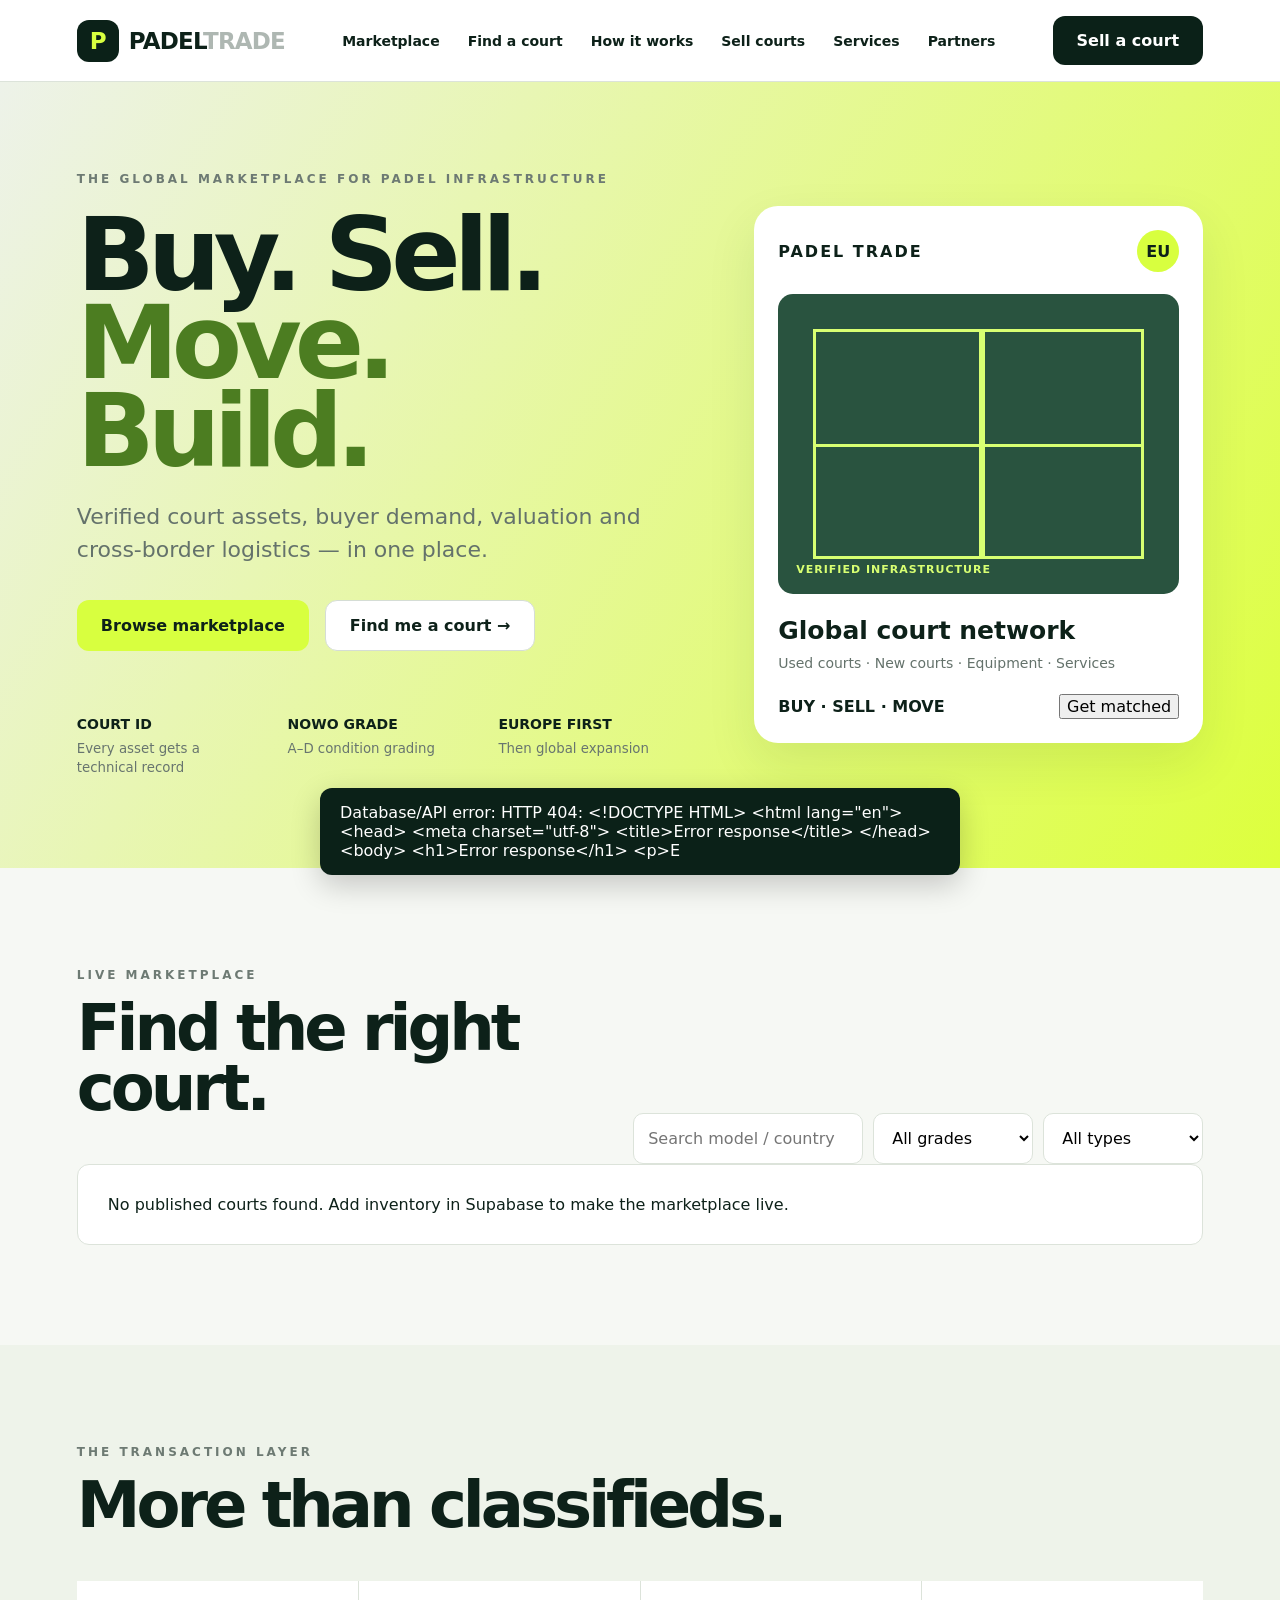
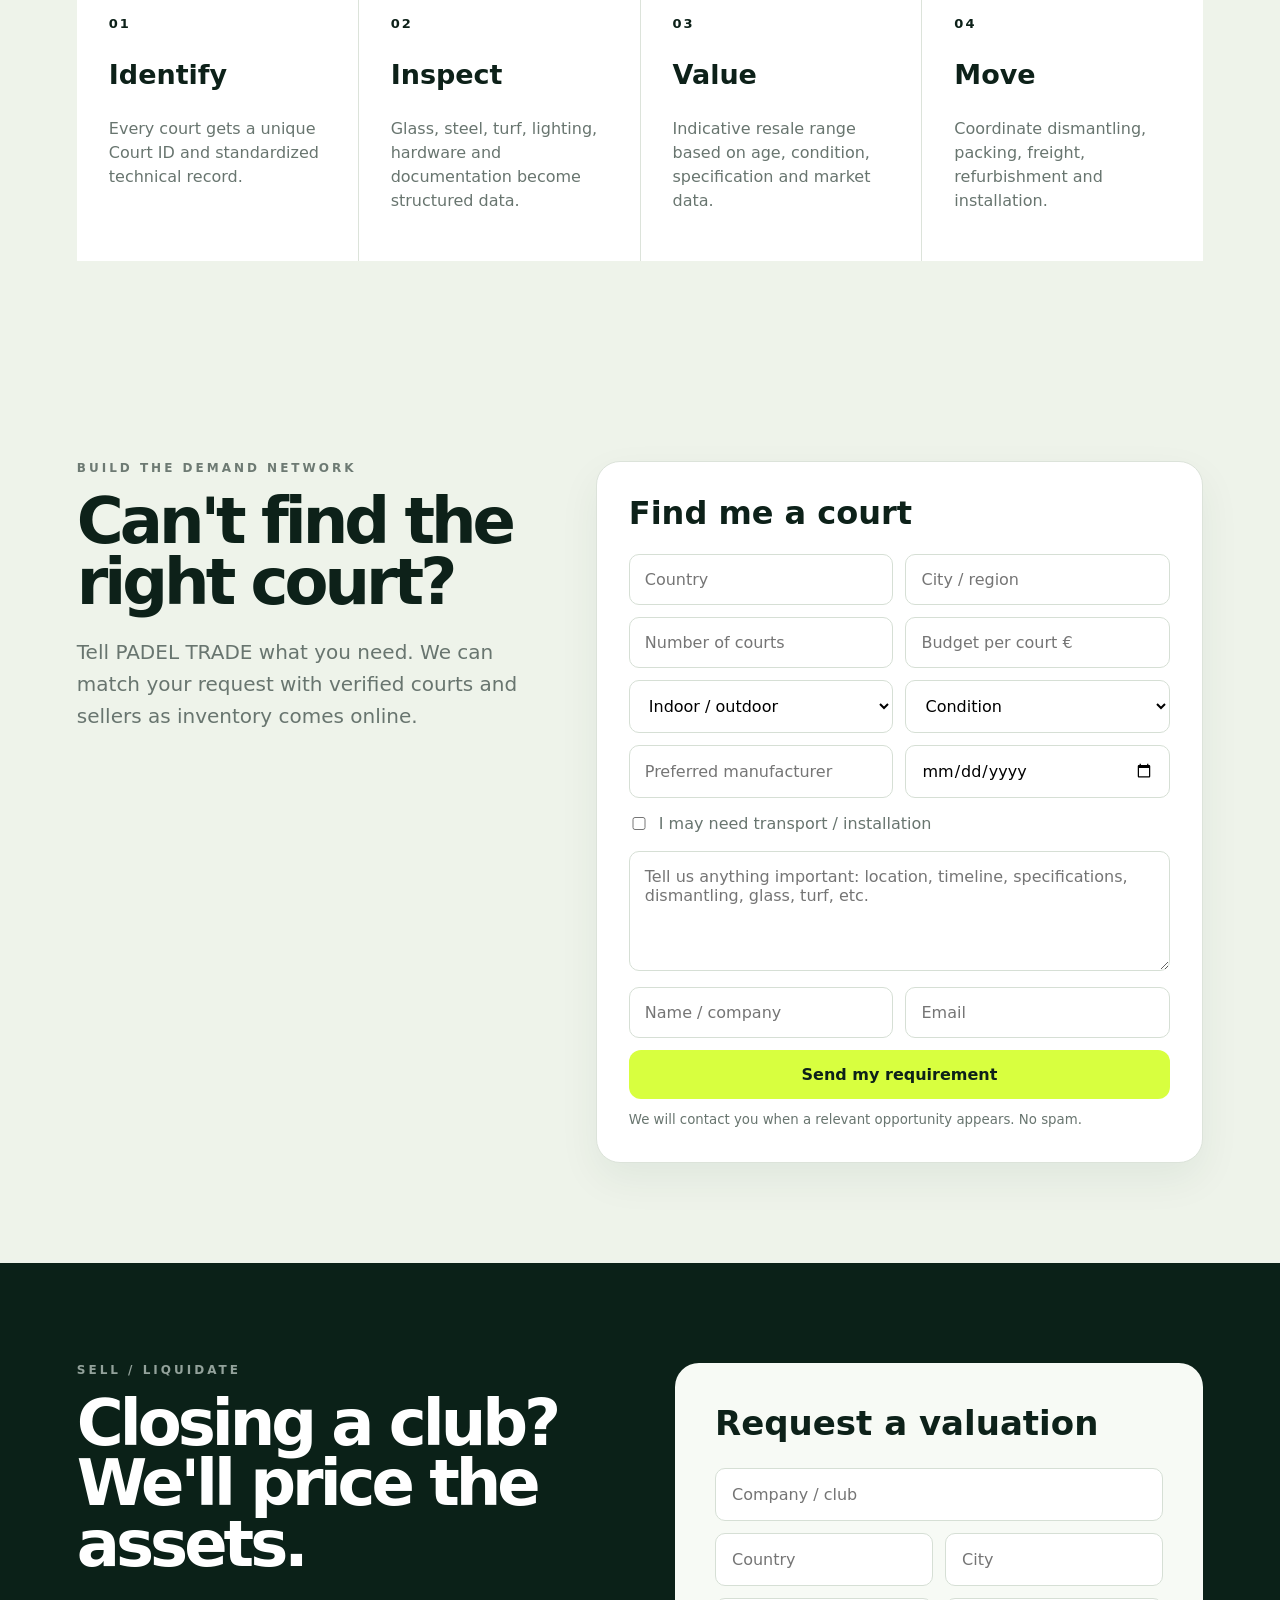
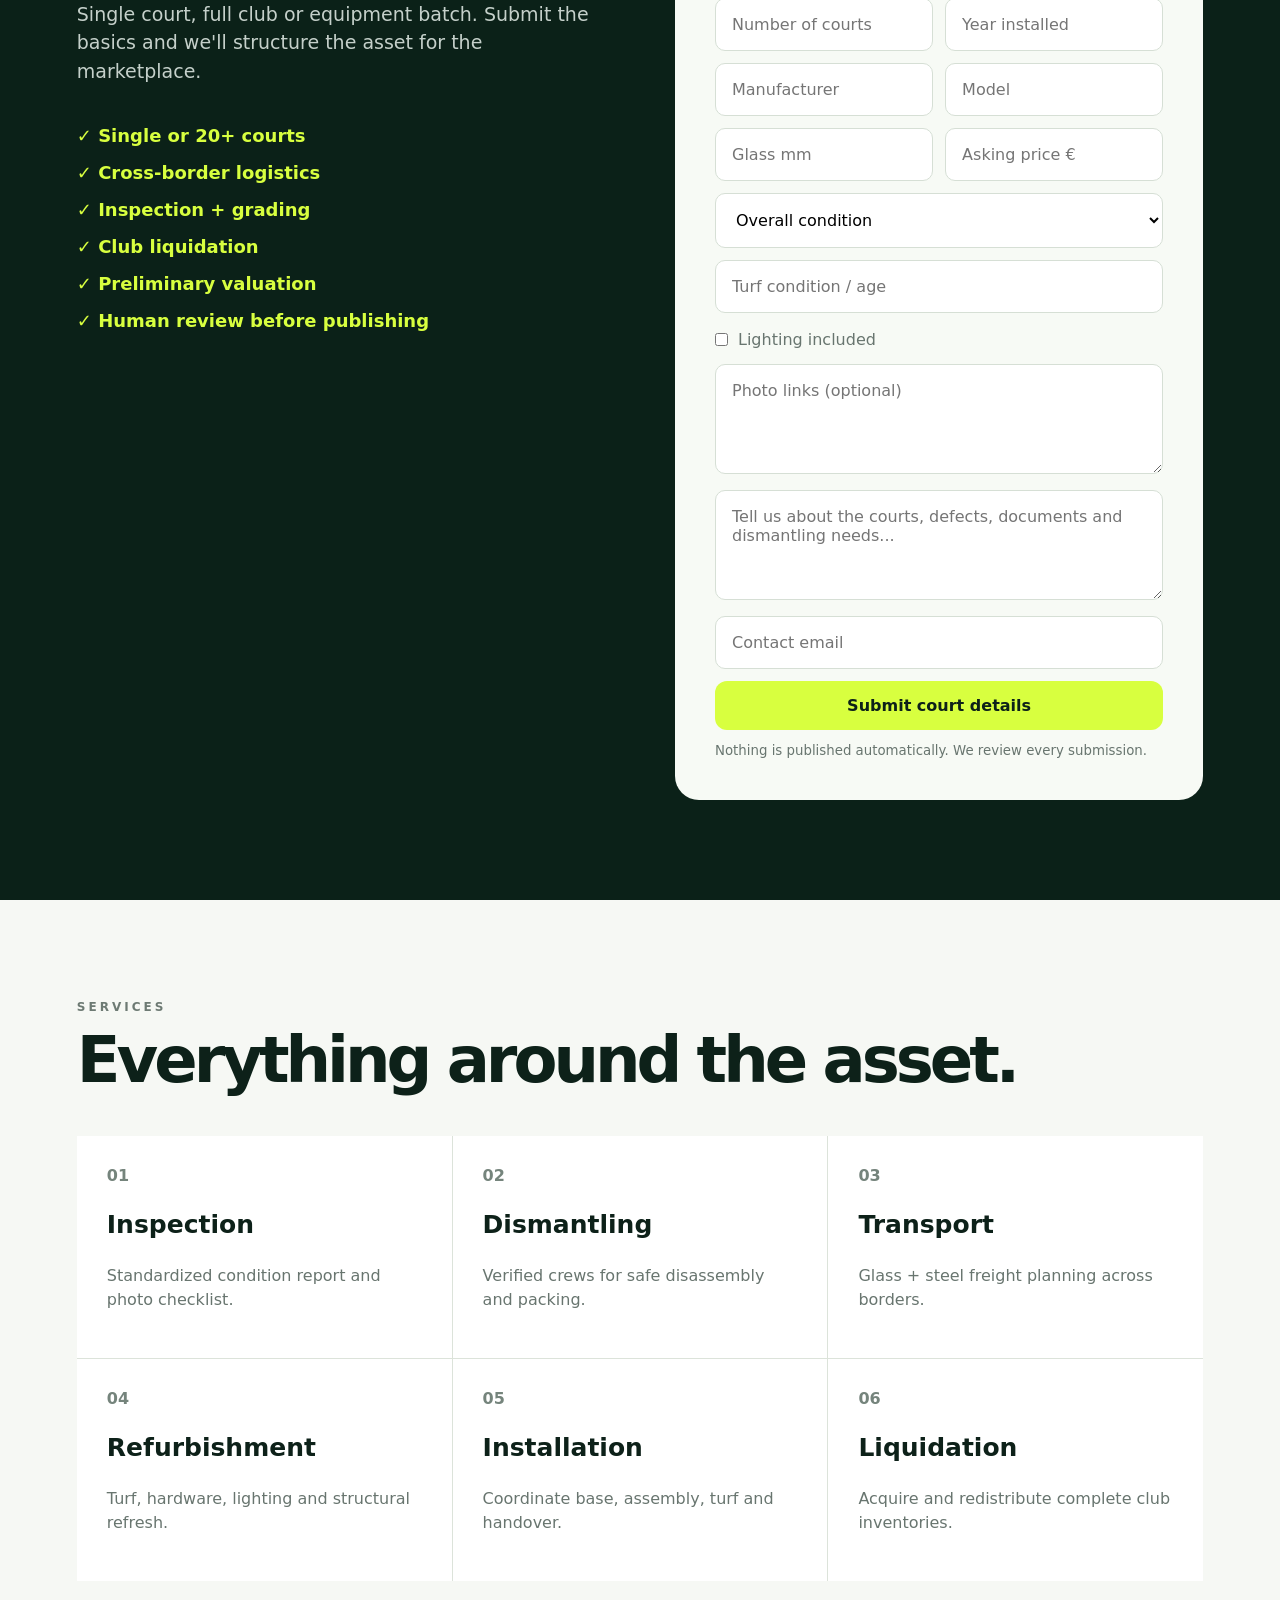
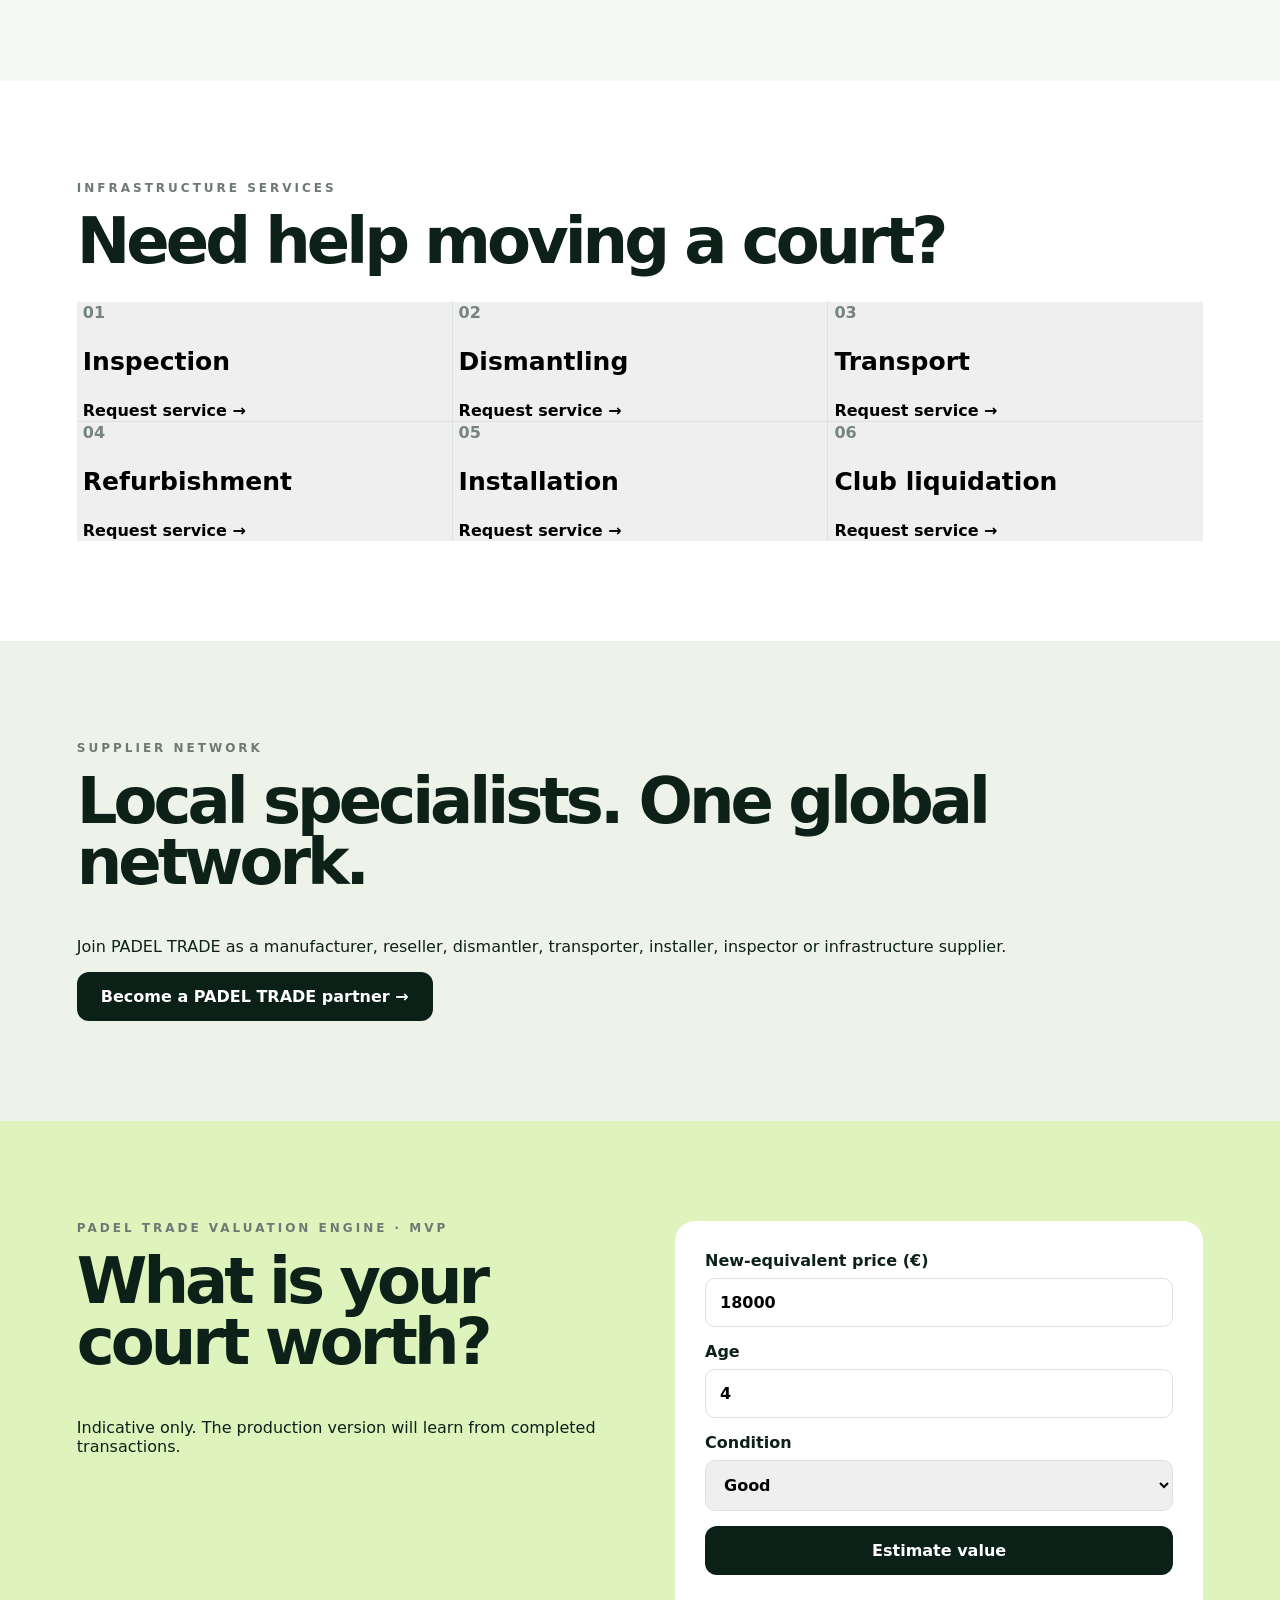
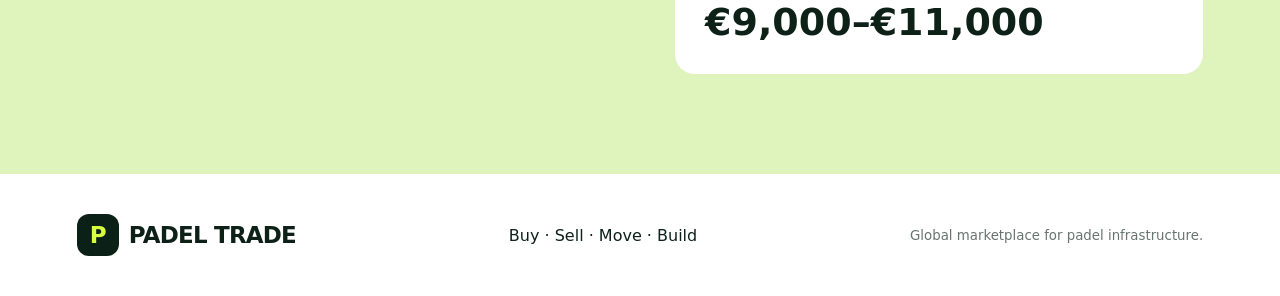
==== commit 3b6c2dbb: "Add supplier network to PADEL TRADE homepage" ====
--- a/index.html
+++ b/index.html
@@ -1 +1 @@
-<!doctype html><html lang="en"><head><meta charset="utf-8"><meta name="viewport" content="width=device-width,initial-scale=1,viewport-fit=cover"><title>Padel Trade — Global Padel Infrastructure Marketplace</title><link rel="stylesheet" href="styles.css"><link rel="stylesheet" href="responsive.css?v=6"><link rel="stylesheet" href="mobile-fix.css?v=6"><link rel="stylesheet" href="lead-forms.css?v=1"></head><body><header class="nav"><a class="brand" href="#"><span class="logo">P</span><span>PADEL<span class="fade">TRADE</span></span></a><nav><a href="#market">Marketplace</a><a href="#demand">Find a court</a><a href="#how">How it works</a><a href="#sell">Sell courts</a><a href="#services">Services</a></nav><button class="darkbtn" onclick="scrollToId('sell')">Sell a court</button></header><section class="hero"><div><div class="eyebrow">THE GLOBAL MARKETPLACE FOR PADEL INFRASTRUCTURE</div><h1>Buy. Sell.<br><span>Move. Build.</span></h1><p>Verified court assets, buyer demand, valuation and cross-border logistics — in one place.</p><div class="buttons"><button class="limebtn" onclick="scrollToId('market')">Browse marketplace</button><button class="ghostbtn" onclick="scrollToId('demand')">Find me a court →</button></div><div class="metrics"><div><b>COURT ID</b><small>Every asset gets a technical record</small></div><div><b>NOWO GRADE</b><small>A–D condition grading</small></div><div><b>EUROPE FIRST</b><small>Then global expansion</small></div></div></div><div class="hero-asset"><div class="asset-head"><span>PADEL TRADE</span><strong>EU</strong></div><div class="fakecourt"><i></i><span>VERIFIED INFRASTRUCTURE</span></div><h3>Global court network</h3><p>Used courts · New courts · Equipment · Services</p><div class="asset-foot"><b>BUY · SELL · MOVE</b><button onclick="scrollToId('demand')">Get matched</button></div></div></section><section id="market" class="section"><div class="sectiontitle"><div><div class="eyebrow">LIVE MARKETPLACE</div><h2>Find the right court.</h2></div><div class="filters"><input id="search" oninput="render()" placeholder="Search model / country"><select id="grade" onchange="render()"><option value="">All grades</option><option>A</option><option>B</option><option>C</option><option>D</option></select><select id="type" onchange="render()"><option value="">All types</option><option>Outdoor</option><option>Indoor</option></select></div></div><div id="cards" class="cards"></div></section><section id="how" class="section pale"><div class="eyebrow">THE TRANSACTION LAYER</div><h2>More than classifieds.</h2><div class="steps"><article><b>01</b><h3>Identify</h3><p>Every court gets a unique Court ID and standardized technical record.</p></article><article><b>02</b><h3>Inspect</h3><p>Glass, steel, turf, lighting, hardware and documentation become structured data.</p></article><article><b>03</b><h3>Value</h3><p>Indicative resale range based on age, condition, specification and market data.</p></article><article><b>04</b><h3>Move</h3><p>Coordinate dismantling, packing, freight, refurbishment and installation.</p></article></div></section><section id="sell" class="section dark"><div><div class="eyebrow">SELL / LIQUIDATE</div><h2>Closing a club?<br>We'll price the assets.</h2><p>Single court, full club or equipment batch. Submit the basics and we'll structure the asset for the marketplace.</p><div class="ticks"><span>✓ Single or 20+ courts</span><span>✓ Cross-border logistics</span><span>✓ Inspection + grading</span><span>✓ Club liquidation</span><span>✓ Preliminary valuation</span><span>✓ Human review before publishing</span></div></div><form onsubmit="submitSell(event)"><h3>Request a valuation</h3><input required name="company" placeholder="Company / club"><div class="row"><input required name="country" placeholder="Country"><input required name="city" placeholder="City"></div><div class="row"><input required name="count" type="number" min="1" placeholder="Number of courts"><input name="year" type="number" min="1990" max="2035" placeholder="Year installed"></div><div class="row"><input name="manufacturer" placeholder="Manufacturer"><input name="model" placeholder="Model"></div><div class="row"><input name="glass_thickness_mm" type="number" step="0.1" placeholder="Glass mm"><input name="asking_price_eur" type="number" min="0" placeholder="Asking price €"></div><select required name="condition"><option value="">Overall condition</option><option>Excellent</option><option>Good</option><option>Needs refurbishment</option><option>Parts only</option></select><input name="turf_condition" placeholder="Turf condition / age"><label class="check"><input name="lighting_included" type="checkbox" value="true"> Lighting included</label><textarea name="photo_urls" placeholder="Photo links (optional)"></textarea><textarea name="details" placeholder="Tell us about the courts, defects, documents and dismantling needs..."></textarea><input required name="email" type="email" placeholder="Contact email"><button class="limebtn wide">Submit court details</button><small>Nothing is published automatically. We review every submission.</small></form></section><section id="services" class="section"><div class="eyebrow">SERVICES</div><h2>Everything around the asset.</h2><div class="servicegrid"><div><b>01</b><h3>Inspection</h3><p>Standardized condition report and photo checklist.</p></div><div><b>02</b><h3>Dismantling</h3><p>Verified crews for safe disassembly and packing.</p></div><div><b>03</b><h3>Transport</h3><p>Glass + steel freight planning across borders.</p></div><div><b>04</b><h3>Refurbishment</h3><p>Turf, hardware, lighting and structural refresh.</p></div><div><b>05</b><h3>Installation</h3><p>Coordinate base, assembly, turf and handover.</p></div><div><b>06</b><h3>Liquidation</h3><p>Acquire and redistribute complete club inventories.</p></div></div></section><section class="section valuation"><div><div class="eyebrow">PADEL TRADE VALUATION ENGINE · MVP</div><h2>What is your court worth?</h2><p>Indicative only. The production version will learn from completed transactions.</p></div><div class="calc"><label>New-equivalent price (€)<input id="newPrice" type="number" value="18000"></label><label>Age<input id="age" type="number" value="4" min="0" max="30"></label><label>Condition<select id="cond"><option value="1">Excellent</option><option value=".82" selected>Good</option><option value=".65">Needs refurbishment</option><option value=".4">Heavy refurbishment / parts</option></select></label><button class="darkbtn wide" onclick="calculate()">Estimate value</button><div id="estimate">€9,000–€11,000</div></div></section><footer><div class="brand"><span class="logo">P</span> PADEL TRADE</div><span>Buy · Sell · Move · Build</span><small>Global marketplace for padel infrastructure.</small></footer><div id="listingModal" class="modal"><div class="modalbox"><button class="close" onclick="closeModal('listingModal')">×</button><div id="listingContent"></div></div></div><div id="serviceModal" class="modal"><div class="modalbox"><button class="close" onclick="closeModal('serviceModal')">×</button><div id="serviceModalContent"></div></div></div><div id="toast"></div><script src="app.js?v=6"></script><script src="lead-forms.js?v=1"></script></body></html>+<!doctype html><html lang="en"><head><meta charset="utf-8"><meta name="viewport" content="width=device-width,initial-scale=1,viewport-fit=cover"><title>Padel Trade — Global Padel Infrastructure Marketplace</title><link rel="stylesheet" href="styles.css"><link rel="stylesheet" href="responsive.css?v=7"><link rel="stylesheet" href="mobile-fix.css?v=7"><link rel="stylesheet" href="lead-forms.css?v=2"></head><body><header class="nav"><a class="brand" href="#"><span class="logo">P</span><span>PADEL<span class="fade">TRADE</span></span></a><nav><a href="#market">Marketplace</a><a href="#demand">Find a court</a><a href="#how">How it works</a><a href="#sell">Sell courts</a><a href="#services">Services</a><a href="#network">Partners</a></nav><button class="darkbtn" onclick="scrollToId('sell')">Sell a court</button></header><section class="hero"><div><div class="eyebrow">THE GLOBAL MARKETPLACE FOR PADEL INFRASTRUCTURE</div><h1>Buy. Sell.<br><span>Move. Build.</span></h1><p>Verified court assets, buyer demand, valuation and cross-border logistics — in one place.</p><div class="buttons"><button class="limebtn" onclick="scrollToId('market')">Browse marketplace</button><button class="ghostbtn" onclick="scrollToId('demand')">Find me a court →</button></div><div class="metrics"><div><b>COURT ID</b><small>Every asset gets a technical record</small></div><div><b>NOWO GRADE</b><small>A–D condition grading</small></div><div><b>EUROPE FIRST</b><small>Then global expansion</small></div></div></div><div class="hero-asset"><div class="asset-head"><span>PADEL TRADE</span><strong>EU</strong></div><div class="fakecourt"><i></i><span>VERIFIED INFRASTRUCTURE</span></div><h3>Global court network</h3><p>Used courts · New courts · Equipment · Services</p><div class="asset-foot"><b>BUY · SELL · MOVE</b><button onclick="scrollToId('demand')">Get matched</button></div></div></section><section id="market" class="section"><div class="sectiontitle"><div><div class="eyebrow">LIVE MARKETPLACE</div><h2>Find the right court.</h2></div><div class="filters"><input id="search" oninput="render()" placeholder="Search model / country"><select id="grade" onchange="render()"><option value="">All grades</option><option>A</option><option>B</option><option>C</option><option>D</option></select><select id="type" onchange="render()"><option value="">All types</option><option>Outdoor</option><option>Indoor</option></select></div></div><div id="cards" class="cards"></div></section><section id="how" class="section pale"><div class="eyebrow">THE TRANSACTION LAYER</div><h2>More than classifieds.</h2><div class="steps"><article><b>01</b><h3>Identify</h3><p>Every court gets a unique Court ID and standardized technical record.</p></article><article><b>02</b><h3>Inspect</h3><p>Glass, steel, turf, lighting, hardware and documentation become structured data.</p></article><article><b>03</b><h3>Value</h3><p>Indicative resale range based on age, condition, specification and market data.</p></article><article><b>04</b><h3>Move</h3><p>Coordinate dismantling, packing, freight, refurbishment and installation.</p></article></div></section><section id="sell" class="section dark"><div><div class="eyebrow">SELL / LIQUIDATE</div><h2>Closing a club?<br>We'll price the assets.</h2><p>Single court, full club or equipment batch. Submit the basics and we'll structure the asset for the marketplace.</p><div class="ticks"><span>✓ Single or 20+ courts</span><span>✓ Cross-border logistics</span><span>✓ Inspection + grading</span><span>✓ Club liquidation</span><span>✓ Preliminary valuation</span><span>✓ Human review before publishing</span></div></div><form onsubmit="submitSell(event)"><h3>Request a valuation</h3><input required name="company" placeholder="Company / club"><div class="row"><input required name="country" placeholder="Country"><input required name="city" placeholder="City"></div><div class="row"><input required name="count" type="number" min="1" placeholder="Number of courts"><input name="year" type="number" min="1990" max="2035" placeholder="Year installed"></div><div class="row"><input name="manufacturer" placeholder="Manufacturer"><input name="model" placeholder="Model"></div><div class="row"><input name="glass_thickness_mm" type="number" step="0.1" placeholder="Glass mm"><input name="asking_price_eur" type="number" min="0" placeholder="Asking price €"></div><select required name="condition"><option value="">Overall condition</option><option>Excellent</option><option>Good</option><option>Needs refurbishment</option><option>Parts only</option></select><input name="turf_condition" placeholder="Turf condition / age"><label class="check"><input name="lighting_included" type="checkbox" value="true"> Lighting included</label><textarea name="photo_urls" placeholder="Photo links (optional)"></textarea><textarea name="details" placeholder="Tell us about the courts, defects, documents and dismantling needs..."></textarea><input required name="email" type="email" placeholder="Contact email"><button class="limebtn wide">Submit court details</button><small>Nothing is published automatically. We review every submission.</small></form></section><section id="services" class="section"><div class="eyebrow">SERVICES</div><h2>Everything around the asset.</h2><div class="servicegrid"><div><b>01</b><h3>Inspection</h3><p>Standardized condition report and photo checklist.</p></div><div><b>02</b><h3>Dismantling</h3><p>Verified crews for safe disassembly and packing.</p></div><div><b>03</b><h3>Transport</h3><p>Glass + steel freight planning across borders.</p></div><div><b>04</b><h3>Refurbishment</h3><p>Turf, hardware, lighting and structural refresh.</p></div><div><b>05</b><h3>Installation</h3><p>Coordinate base, assembly, turf and handover.</p></div><div><b>06</b><h3>Liquidation</h3><p>Acquire and redistribute complete club inventories.</p></div></div></section><section id="network" class="section pale"><div class="eyebrow">SUPPLIER NETWORK</div><h2>Local specialists. One global network.</h2><p>Join PADEL TRADE as a manufacturer, reseller, dismantler, transporter, installer, inspector or infrastructure supplier.</p><button class="darkbtn" onclick="location.href='/supplier-network.html'">Become a PADEL TRADE partner →</button></section><section class="section valuation"><div><div class="eyebrow">PADEL TRADE VALUATION ENGINE · MVP</div><h2>What is your court worth?</h2><p>Indicative only. The production version will learn from completed transactions.</p></div><div class="calc"><label>New-equivalent price (€)<input id="newPrice" type="number" value="18000"></label><label>Age<input id="age" type="number" value="4" min="0" max="30"></label><label>Condition<select id="cond"><option value="1">Excellent</option><option value=".82" selected>Good</option><option value=".65">Needs refurbishment</option><option value=".4">Heavy refurbishment / parts</option></select></label><button class="darkbtn wide" onclick="calculate()">Estimate value</button><div id="estimate">€9,000–€11,000</div></div></section><footer><div class="brand"><span class="logo">P</span> PADEL TRADE</div><span>Buy · Sell · Move · Build</span><small>Global marketplace for padel infrastructure.</small></footer><div id="listingModal" class="modal"><div class="modalbox"><button class="close" onclick="closeModal('listingModal')">×</button><div id="listingContent"></div></div></div><div id="serviceModal" class="modal"><div class="modalbox"><button class="close" onclick="closeModal('serviceModal')">×</button><div id="serviceModalContent"></div></div></div><div id="toast"></div><script src="app.js?v=7"></script><script src="lead-forms.js?v=2"></script></body></html>
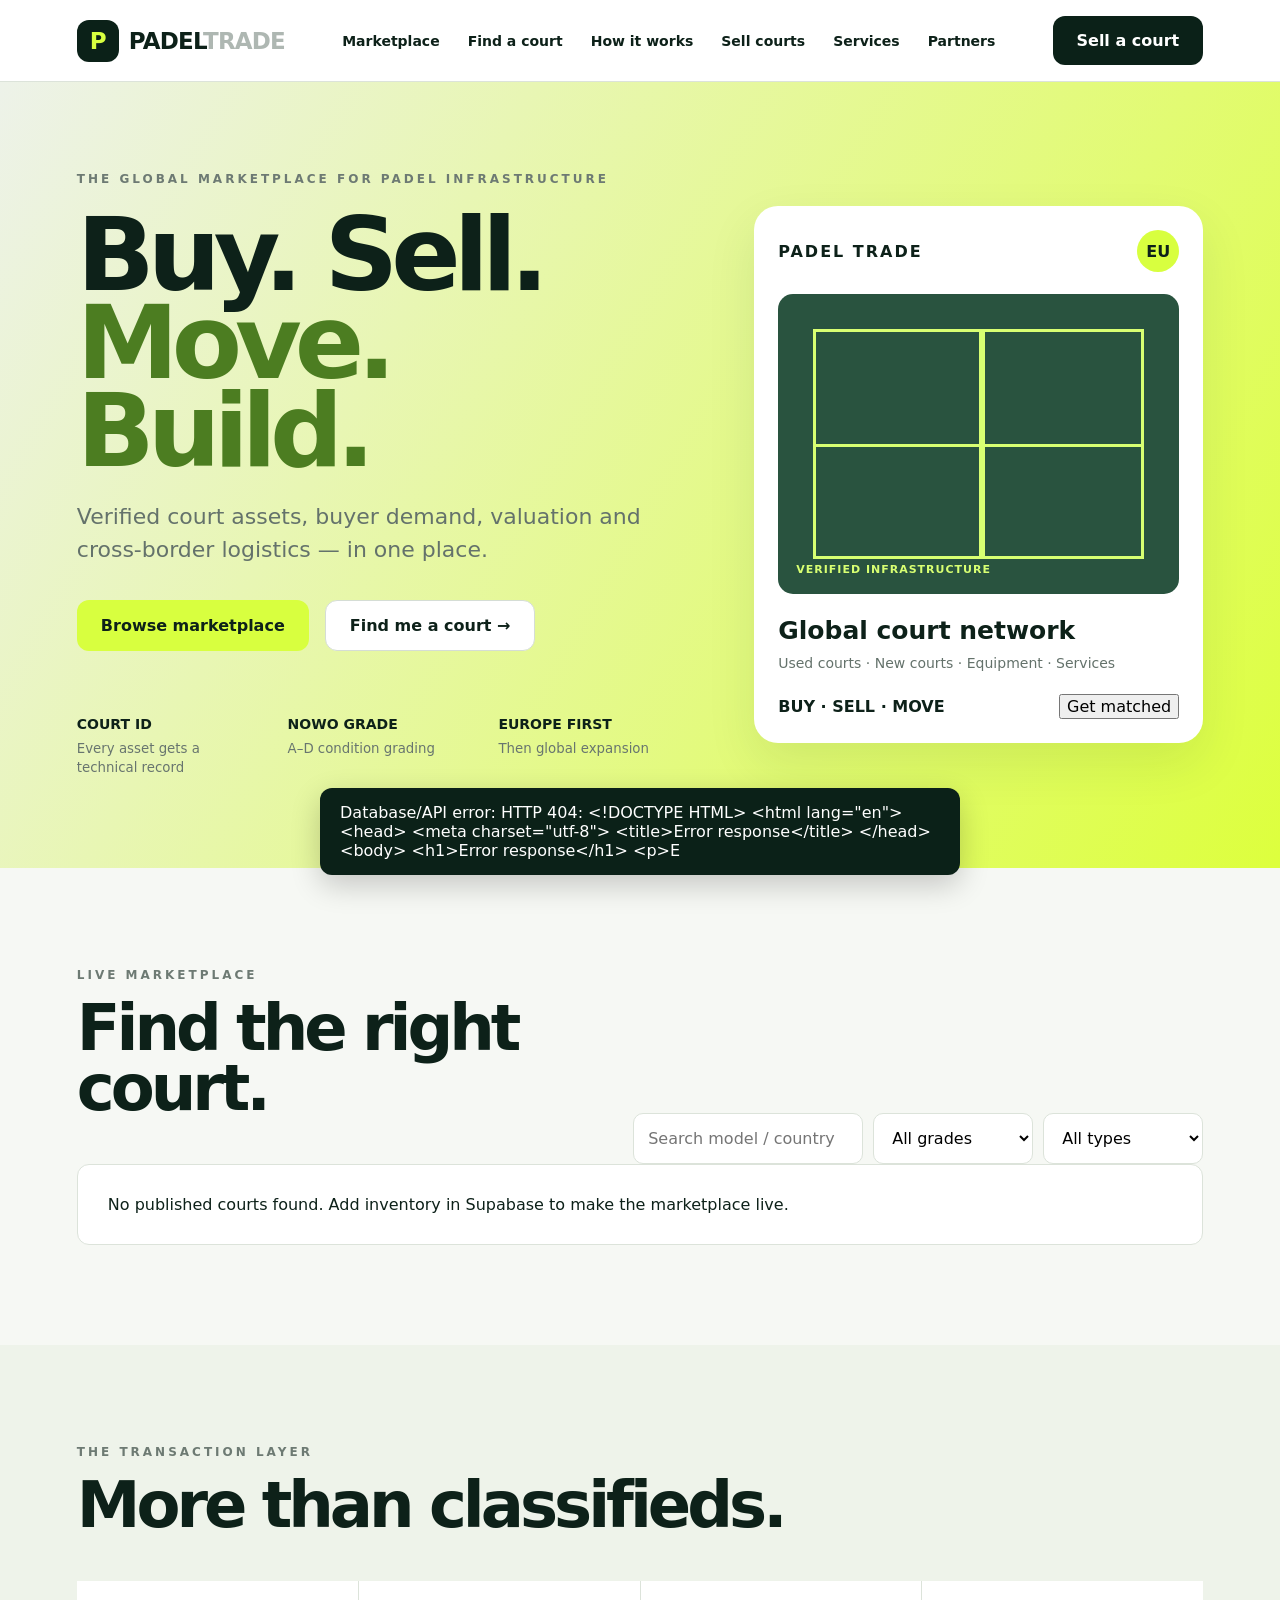
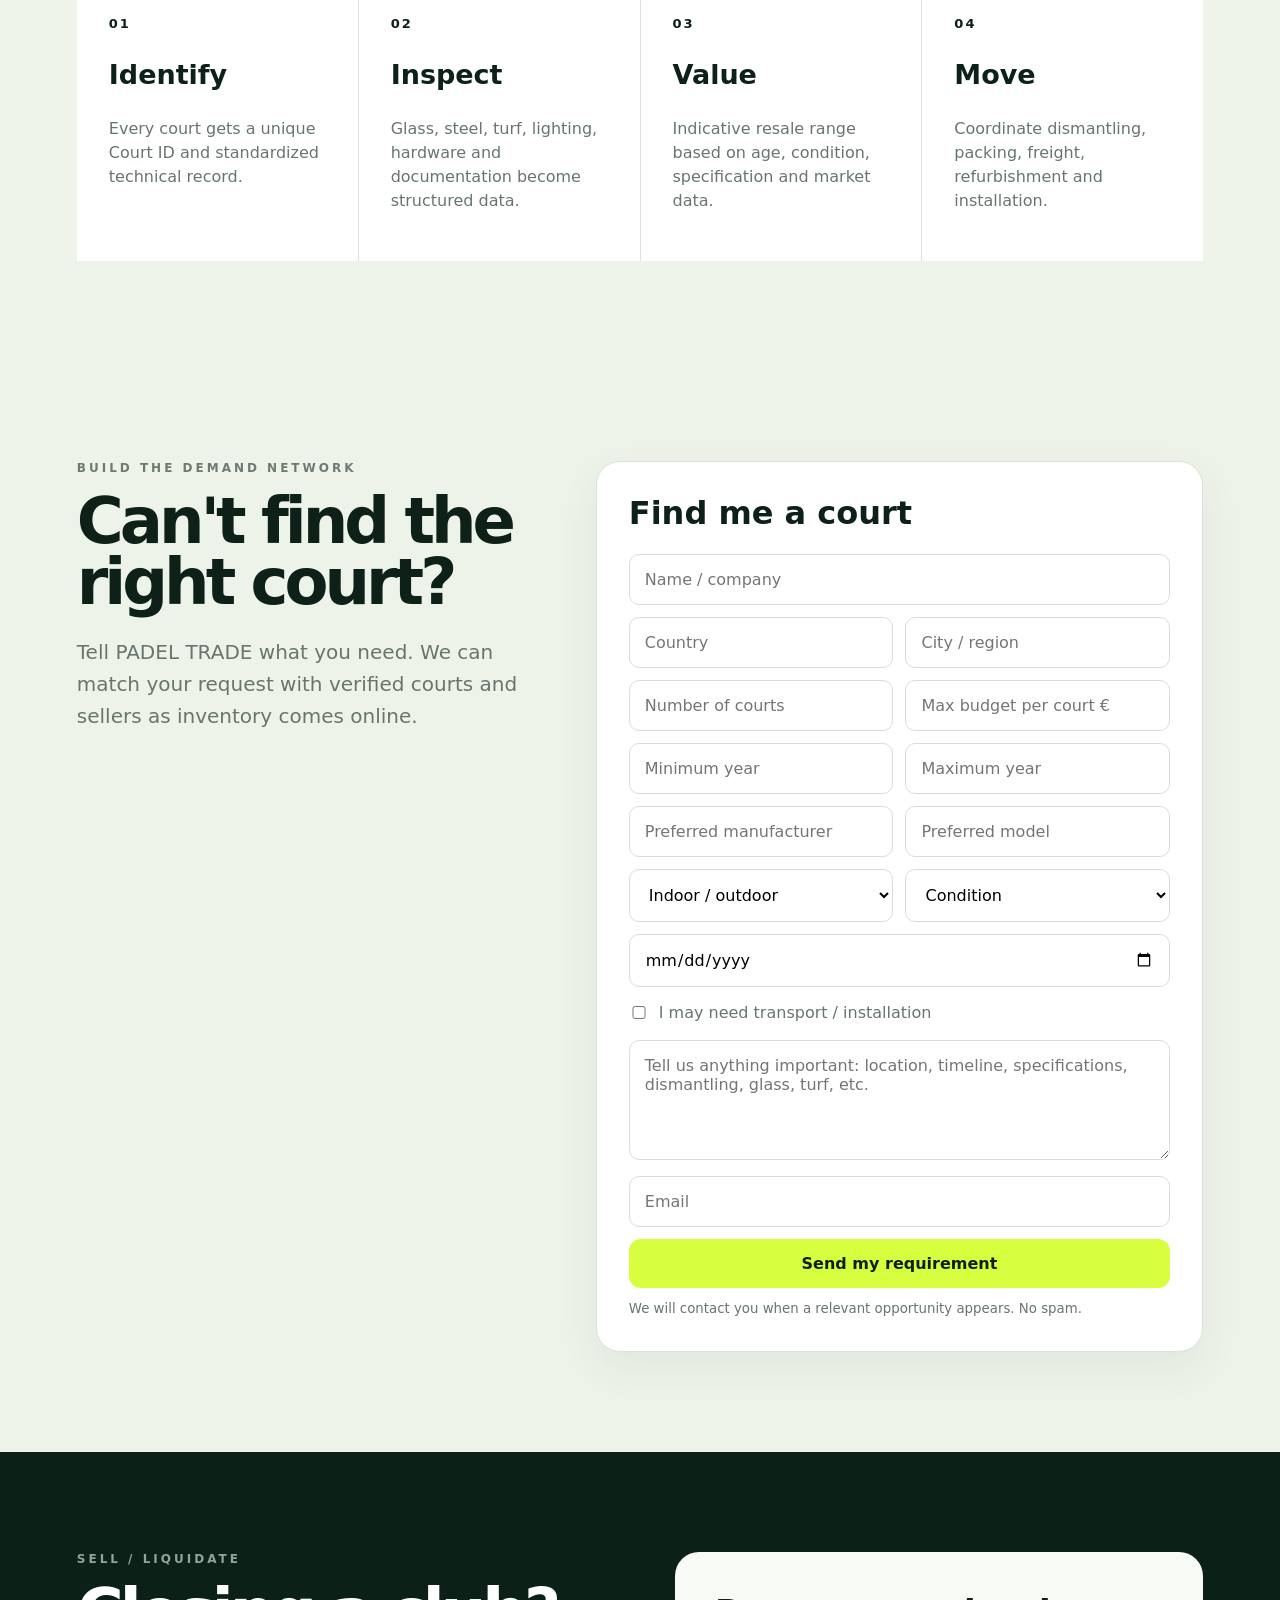
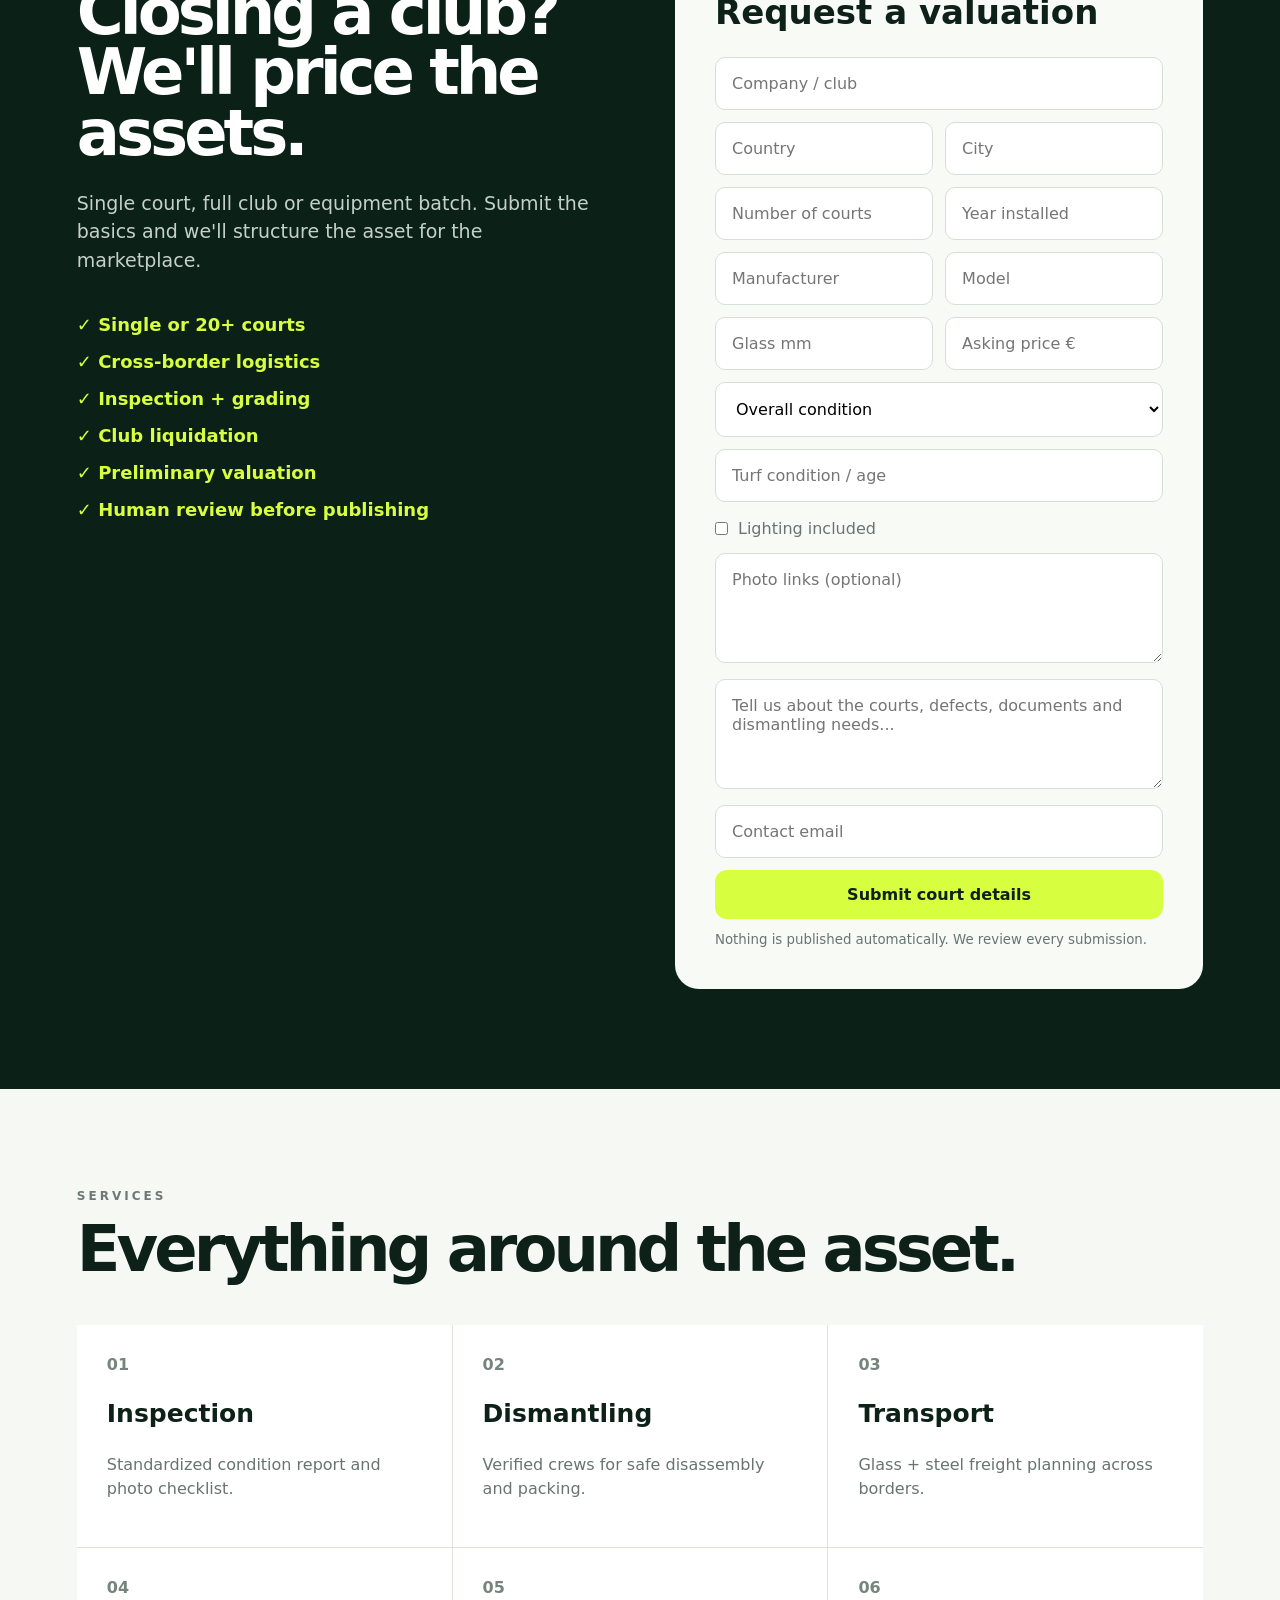
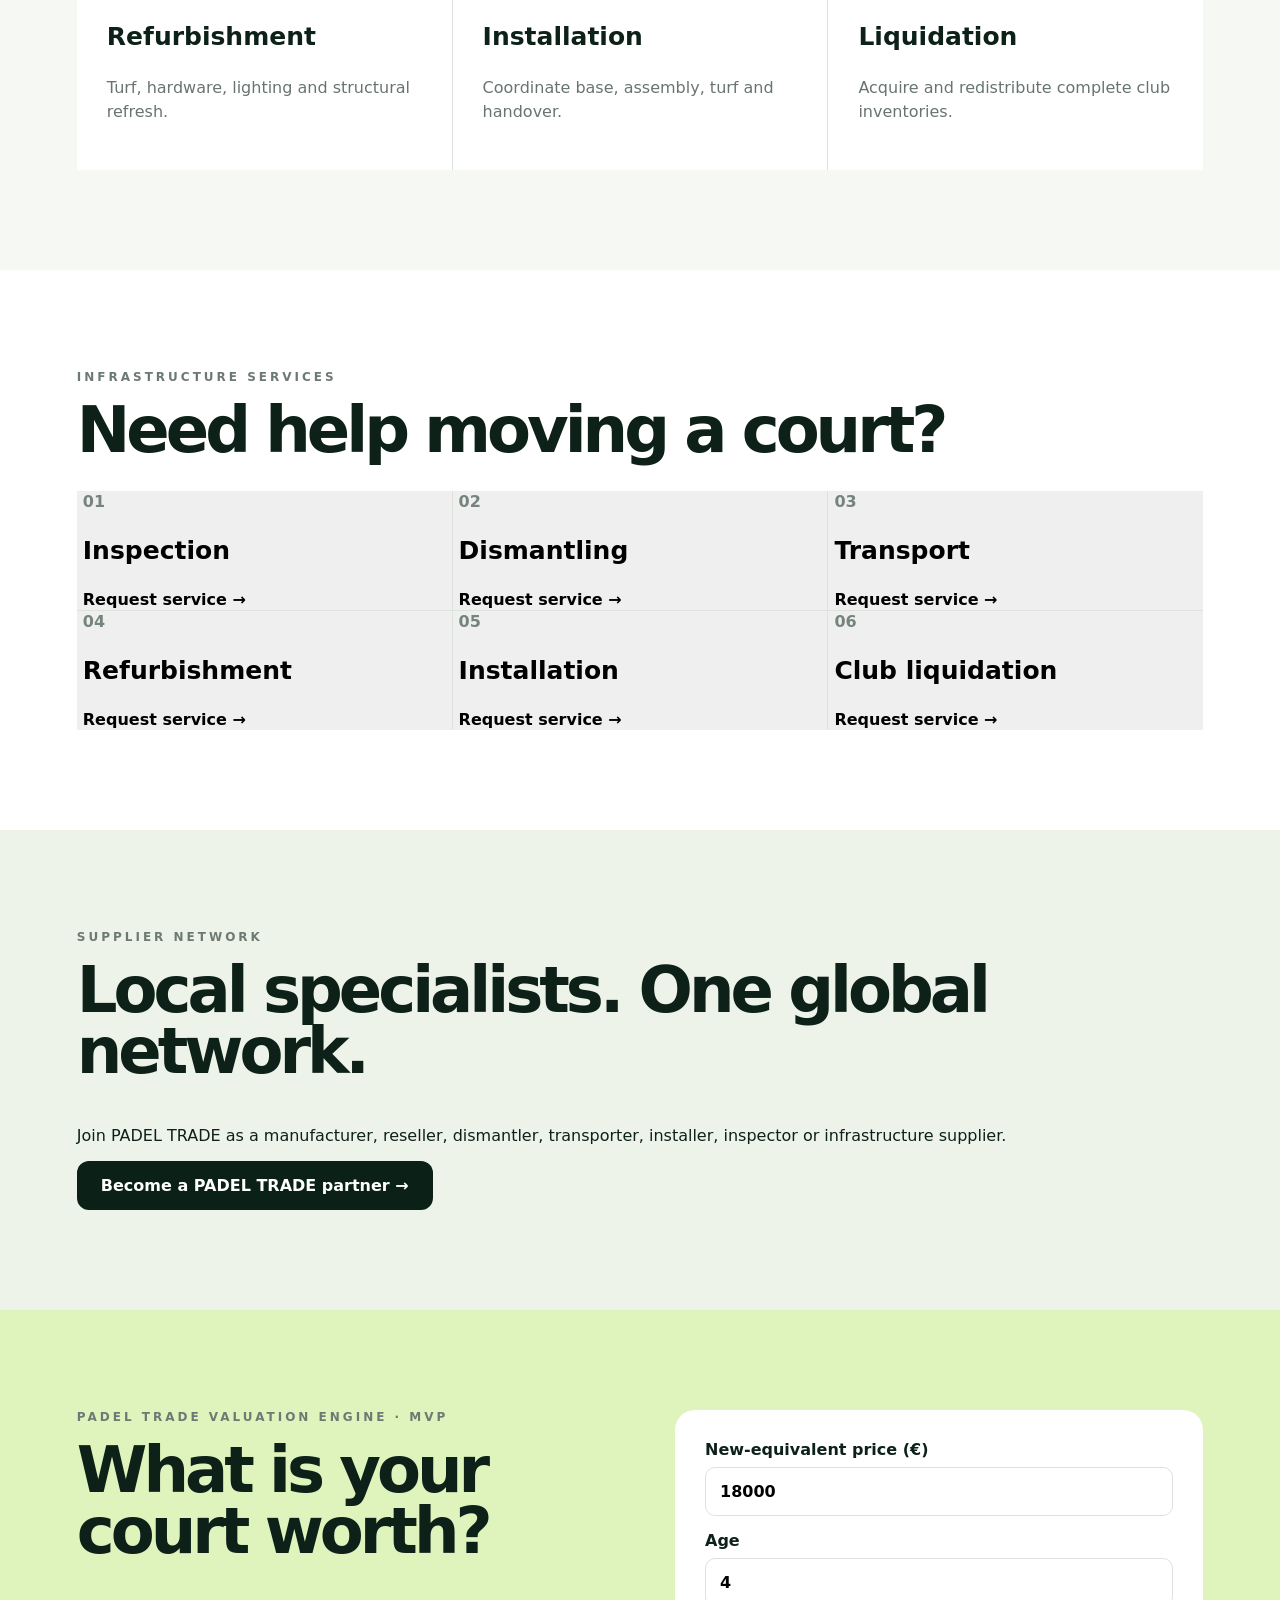
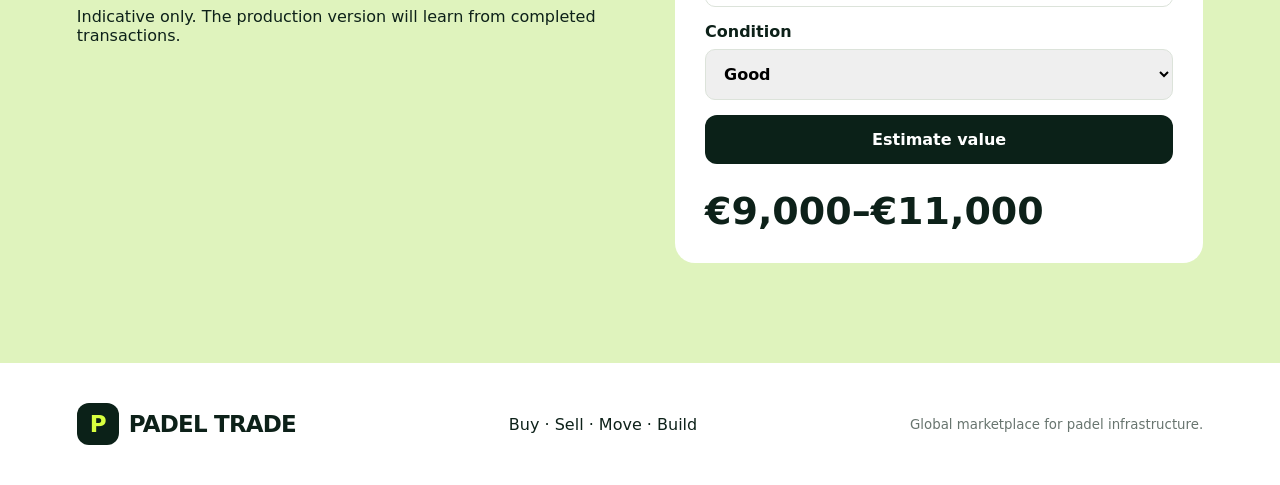
==== commit 396dd986: "Bump lead forms asset version after API/schema fixes" ====
--- a/index.html
+++ b/index.html
@@ -1 +1 @@
-<!doctype html><html lang="en"><head><meta charset="utf-8"><meta name="viewport" content="width=device-width,initial-scale=1,viewport-fit=cover"><title>Padel Trade — Global Padel Infrastructure Marketplace</title><link rel="stylesheet" href="styles.css"><link rel="stylesheet" href="responsive.css?v=7"><link rel="stylesheet" href="mobile-fix.css?v=7"><link rel="stylesheet" href="lead-forms.css?v=2"></head><body><header class="nav"><a class="brand" href="#"><span class="logo">P</span><span>PADEL<span class="fade">TRADE</span></span></a><nav><a href="#market">Marketplace</a><a href="#demand">Find a court</a><a href="#how">How it works</a><a href="#sell">Sell courts</a><a href="#services">Services</a><a href="#network">Partners</a></nav><button class="darkbtn" onclick="scrollToId('sell')">Sell a court</button></header><section class="hero"><div><div class="eyebrow">THE GLOBAL MARKETPLACE FOR PADEL INFRASTRUCTURE</div><h1>Buy. Sell.<br><span>Move. Build.</span></h1><p>Verified court assets, buyer demand, valuation and cross-border logistics — in one place.</p><div class="buttons"><button class="limebtn" onclick="scrollToId('market')">Browse marketplace</button><button class="ghostbtn" onclick="scrollToId('demand')">Find me a court →</button></div><div class="metrics"><div><b>COURT ID</b><small>Every asset gets a technical record</small></div><div><b>NOWO GRADE</b><small>A–D condition grading</small></div><div><b>EUROPE FIRST</b><small>Then global expansion</small></div></div></div><div class="hero-asset"><div class="asset-head"><span>PADEL TRADE</span><strong>EU</strong></div><div class="fakecourt"><i></i><span>VERIFIED INFRASTRUCTURE</span></div><h3>Global court network</h3><p>Used courts · New courts · Equipment · Services</p><div class="asset-foot"><b>BUY · SELL · MOVE</b><button onclick="scrollToId('demand')">Get matched</button></div></div></section><section id="market" class="section"><div class="sectiontitle"><div><div class="eyebrow">LIVE MARKETPLACE</div><h2>Find the right court.</h2></div><div class="filters"><input id="search" oninput="render()" placeholder="Search model / country"><select id="grade" onchange="render()"><option value="">All grades</option><option>A</option><option>B</option><option>C</option><option>D</option></select><select id="type" onchange="render()"><option value="">All types</option><option>Outdoor</option><option>Indoor</option></select></div></div><div id="cards" class="cards"></div></section><section id="how" class="section pale"><div class="eyebrow">THE TRANSACTION LAYER</div><h2>More than classifieds.</h2><div class="steps"><article><b>01</b><h3>Identify</h3><p>Every court gets a unique Court ID and standardized technical record.</p></article><article><b>02</b><h3>Inspect</h3><p>Glass, steel, turf, lighting, hardware and documentation become structured data.</p></article><article><b>03</b><h3>Value</h3><p>Indicative resale range based on age, condition, specification and market data.</p></article><article><b>04</b><h3>Move</h3><p>Coordinate dismantling, packing, freight, refurbishment and installation.</p></article></div></section><section id="sell" class="section dark"><div><div class="eyebrow">SELL / LIQUIDATE</div><h2>Closing a club?<br>We'll price the assets.</h2><p>Single court, full club or equipment batch. Submit the basics and we'll structure the asset for the marketplace.</p><div class="ticks"><span>✓ Single or 20+ courts</span><span>✓ Cross-border logistics</span><span>✓ Inspection + grading</span><span>✓ Club liquidation</span><span>✓ Preliminary valuation</span><span>✓ Human review before publishing</span></div></div><form onsubmit="submitSell(event)"><h3>Request a valuation</h3><input required name="company" placeholder="Company / club"><div class="row"><input required name="country" placeholder="Country"><input required name="city" placeholder="City"></div><div class="row"><input required name="count" type="number" min="1" placeholder="Number of courts"><input name="year" type="number" min="1990" max="2035" placeholder="Year installed"></div><div class="row"><input name="manufacturer" placeholder="Manufacturer"><input name="model" placeholder="Model"></div><div class="row"><input name="glass_thickness_mm" type="number" step="0.1" placeholder="Glass mm"><input name="asking_price_eur" type="number" min="0" placeholder="Asking price €"></div><select required name="condition"><option value="">Overall condition</option><option>Excellent</option><option>Good</option><option>Needs refurbishment</option><option>Parts only</option></select><input name="turf_condition" placeholder="Turf condition / age"><label class="check"><input name="lighting_included" type="checkbox" value="true"> Lighting included</label><textarea name="photo_urls" placeholder="Photo links (optional)"></textarea><textarea name="details" placeholder="Tell us about the courts, defects, documents and dismantling needs..."></textarea><input required name="email" type="email" placeholder="Contact email"><button class="limebtn wide">Submit court details</button><small>Nothing is published automatically. We review every submission.</small></form></section><section id="services" class="section"><div class="eyebrow">SERVICES</div><h2>Everything around the asset.</h2><div class="servicegrid"><div><b>01</b><h3>Inspection</h3><p>Standardized condition report and photo checklist.</p></div><div><b>02</b><h3>Dismantling</h3><p>Verified crews for safe disassembly and packing.</p></div><div><b>03</b><h3>Transport</h3><p>Glass + steel freight planning across borders.</p></div><div><b>04</b><h3>Refurbishment</h3><p>Turf, hardware, lighting and structural refresh.</p></div><div><b>05</b><h3>Installation</h3><p>Coordinate base, assembly, turf and handover.</p></div><div><b>06</b><h3>Liquidation</h3><p>Acquire and redistribute complete club inventories.</p></div></div></section><section id="network" class="section pale"><div class="eyebrow">SUPPLIER NETWORK</div><h2>Local specialists. One global network.</h2><p>Join PADEL TRADE as a manufacturer, reseller, dismantler, transporter, installer, inspector or infrastructure supplier.</p><button class="darkbtn" onclick="location.href='/supplier-network.html'">Become a PADEL TRADE partner →</button></section><section class="section valuation"><div><div class="eyebrow">PADEL TRADE VALUATION ENGINE · MVP</div><h2>What is your court worth?</h2><p>Indicative only. The production version will learn from completed transactions.</p></div><div class="calc"><label>New-equivalent price (€)<input id="newPrice" type="number" value="18000"></label><label>Age<input id="age" type="number" value="4" min="0" max="30"></label><label>Condition<select id="cond"><option value="1">Excellent</option><option value=".82" selected>Good</option><option value=".65">Needs refurbishment</option><option value=".4">Heavy refurbishment / parts</option></select></label><button class="darkbtn wide" onclick="calculate()">Estimate value</button><div id="estimate">€9,000–€11,000</div></div></section><footer><div class="brand"><span class="logo">P</span> PADEL TRADE</div><span>Buy · Sell · Move · Build</span><small>Global marketplace for padel infrastructure.</small></footer><div id="listingModal" class="modal"><div class="modalbox"><button class="close" onclick="closeModal('listingModal')">×</button><div id="listingContent"></div></div></div><div id="serviceModal" class="modal"><div class="modalbox"><button class="close" onclick="closeModal('serviceModal')">×</button><div id="serviceModalContent"></div></div></div><div id="toast"></div><script src="app.js?v=7"></script><script src="lead-forms.js?v=2"></script></body></html>+<!doctype html><html lang="en"><head><meta charset="utf-8"><meta name="viewport" content="width=device-width,initial-scale=1,viewport-fit=cover"><title>Padel Trade — Global Padel Infrastructure Marketplace</title><link rel="stylesheet" href="styles.css"><link rel="stylesheet" href="responsive.css?v=7"><link rel="stylesheet" href="mobile-fix.css?v=7"><link rel="stylesheet" href="lead-forms.css?v=2"></head><body><header class="nav"><a class="brand" href="#"><span class="logo">P</span><span>PADEL<span class="fade">TRADE</span></span></a><nav><a href="#market">Marketplace</a><a href="#demand">Find a court</a><a href="#how">How it works</a><a href="#sell">Sell courts</a><a href="#services">Services</a><a href="#network">Partners</a></nav><button class="darkbtn" onclick="scrollToId('sell')">Sell a court</button></header><section class="hero"><div><div class="eyebrow">THE GLOBAL MARKETPLACE FOR PADEL INFRASTRUCTURE</div><h1>Buy. Sell.<br><span>Move. Build.</span></h1><p>Verified court assets, buyer demand, valuation and cross-border logistics — in one place.</p><div class="buttons"><button class="limebtn" onclick="scrollToId('market')">Browse marketplace</button><button class="ghostbtn" onclick="scrollToId('demand')">Find me a court →</button></div><div class="metrics"><div><b>COURT ID</b><small>Every asset gets a technical record</small></div><div><b>NOWO GRADE</b><small>A–D condition grading</small></div><div><b>EUROPE FIRST</b><small>Then global expansion</small></div></div></div><div class="hero-asset"><div class="asset-head"><span>PADEL TRADE</span><strong>EU</strong></div><div class="fakecourt"><i></i><span>VERIFIED INFRASTRUCTURE</span></div><h3>Global court network</h3><p>Used courts · New courts · Equipment · Services</p><div class="asset-foot"><b>BUY · SELL · MOVE</b><button onclick="scrollToId('demand')">Get matched</button></div></div></section><section id="market" class="section"><div class="sectiontitle"><div><div class="eyebrow">LIVE MARKETPLACE</div><h2>Find the right court.</h2></div><div class="filters"><input id="search" oninput="render()" placeholder="Search model / country"><select id="grade" onchange="render()"><option value="">All grades</option><option>A</option><option>B</option><option>C</option><option>D</option></select><select id="type" onchange="render()"><option value="">All types</option><option>Outdoor</option><option>Indoor</option></select></div></div><div id="cards" class="cards"></div></section><section id="how" class="section pale"><div class="eyebrow">THE TRANSACTION LAYER</div><h2>More than classifieds.</h2><div class="steps"><article><b>01</b><h3>Identify</h3><p>Every court gets a unique Court ID and standardized technical record.</p></article><article><b>02</b><h3>Inspect</h3><p>Glass, steel, turf, lighting, hardware and documentation become structured data.</p></article><article><b>03</b><h3>Value</h3><p>Indicative resale range based on age, condition, specification and market data.</p></article><article><b>04</b><h3>Move</h3><p>Coordinate dismantling, packing, freight, refurbishment and installation.</p></article></div></section><section id="sell" class="section dark"><div><div class="eyebrow">SELL / LIQUIDATE</div><h2>Closing a club?<br>We'll price the assets.</h2><p>Single court, full club or equipment batch. Submit the basics and we'll structure the asset for the marketplace.</p><div class="ticks"><span>✓ Single or 20+ courts</span><span>✓ Cross-border logistics</span><span>✓ Inspection + grading</span><span>✓ Club liquidation</span><span>✓ Preliminary valuation</span><span>✓ Human review before publishing</span></div></div><form onsubmit="submitSell(event)"><h3>Request a valuation</h3><input required name="company" placeholder="Company / club"><div class="row"><input required name="country" placeholder="Country"><input required name="city" placeholder="City"></div><div class="row"><input required name="count" type="number" min="1" placeholder="Number of courts"><input name="year" type="number" min="1990" max="2035" placeholder="Year installed"></div><div class="row"><input name="manufacturer" placeholder="Manufacturer"><input name="model" placeholder="Model"></div><div class="row"><input name="glass_thickness_mm" type="number" step="0.1" placeholder="Glass mm"><input name="asking_price_eur" type="number" min="0" placeholder="Asking price €"></div><select required name="condition"><option value="">Overall condition</option><option>Excellent</option><option>Good</option><option>Needs refurbishment</option><option>Parts only</option></select><input name="turf_condition" placeholder="Turf condition / age"><label class="check"><input name="lighting_included" type="checkbox" value="true"> Lighting included</label><textarea name="photo_urls" placeholder="Photo links (optional)"></textarea><textarea name="details" placeholder="Tell us about the courts, defects, documents and dismantling needs..."></textarea><input required name="email" type="email" placeholder="Contact email"><button class="limebtn wide">Submit court details</button><small>Nothing is published automatically. We review every submission.</small></form></section><section id="services" class="section"><div class="eyebrow">SERVICES</div><h2>Everything around the asset.</h2><div class="servicegrid"><div><b>01</b><h3>Inspection</h3><p>Standardized condition report and photo checklist.</p></div><div><b>02</b><h3>Dismantling</h3><p>Verified crews for safe disassembly and packing.</p></div><div><b>03</b><h3>Transport</h3><p>Glass + steel freight planning across borders.</p></div><div><b>04</b><h3>Refurbishment</h3><p>Turf, hardware, lighting and structural refresh.</p></div><div><b>05</b><h3>Installation</h3><p>Coordinate base, assembly, turf and handover.</p></div><div><b>06</b><h3>Liquidation</h3><p>Acquire and redistribute complete club inventories.</p></div></div></section><section id="network" class="section pale"><div class="eyebrow">SUPPLIER NETWORK</div><h2>Local specialists. One global network.</h2><p>Join PADEL TRADE as a manufacturer, reseller, dismantler, transporter, installer, inspector or infrastructure supplier.</p><button class="darkbtn" onclick="location.href='/supplier-network.html'">Become a PADEL TRADE partner →</button></section><section class="section valuation"><div><div class="eyebrow">PADEL TRADE VALUATION ENGINE · MVP</div><h2>What is your court worth?</h2><p>Indicative only. The production version will learn from completed transactions.</p></div><div class="calc"><label>New-equivalent price (€)<input id="newPrice" type="number" value="18000"></label><label>Age<input id="age" type="number" value="4" min="0" max="30"></label><label>Condition<select id="cond"><option value="1">Excellent</option><option value=".82" selected>Good</option><option value=".65">Needs refurbishment</option><option value=".4">Heavy refurbishment / parts</option></select></label><button class="darkbtn wide" onclick="calculate()">Estimate value</button><div id="estimate">€9,000–€11,000</div></div></section><footer><div class="brand"><span class="logo">P</span> PADEL TRADE</div><span>Buy · Sell · Move · Build</span><small>Global marketplace for padel infrastructure.</small></footer><div id="listingModal" class="modal"><div class="modalbox"><button class="close" onclick="closeModal('listingModal')">×</button><div id="listingContent"></div></div></div><div id="serviceModal" class="modal"><div class="modalbox"><button class="close" onclick="closeModal('serviceModal')">×</button><div id="serviceModalContent"></div></div></div><div id="toast"></div><script src="app.js?v=7"></script><script src="lead-forms.js?v=3"></script></body></html>
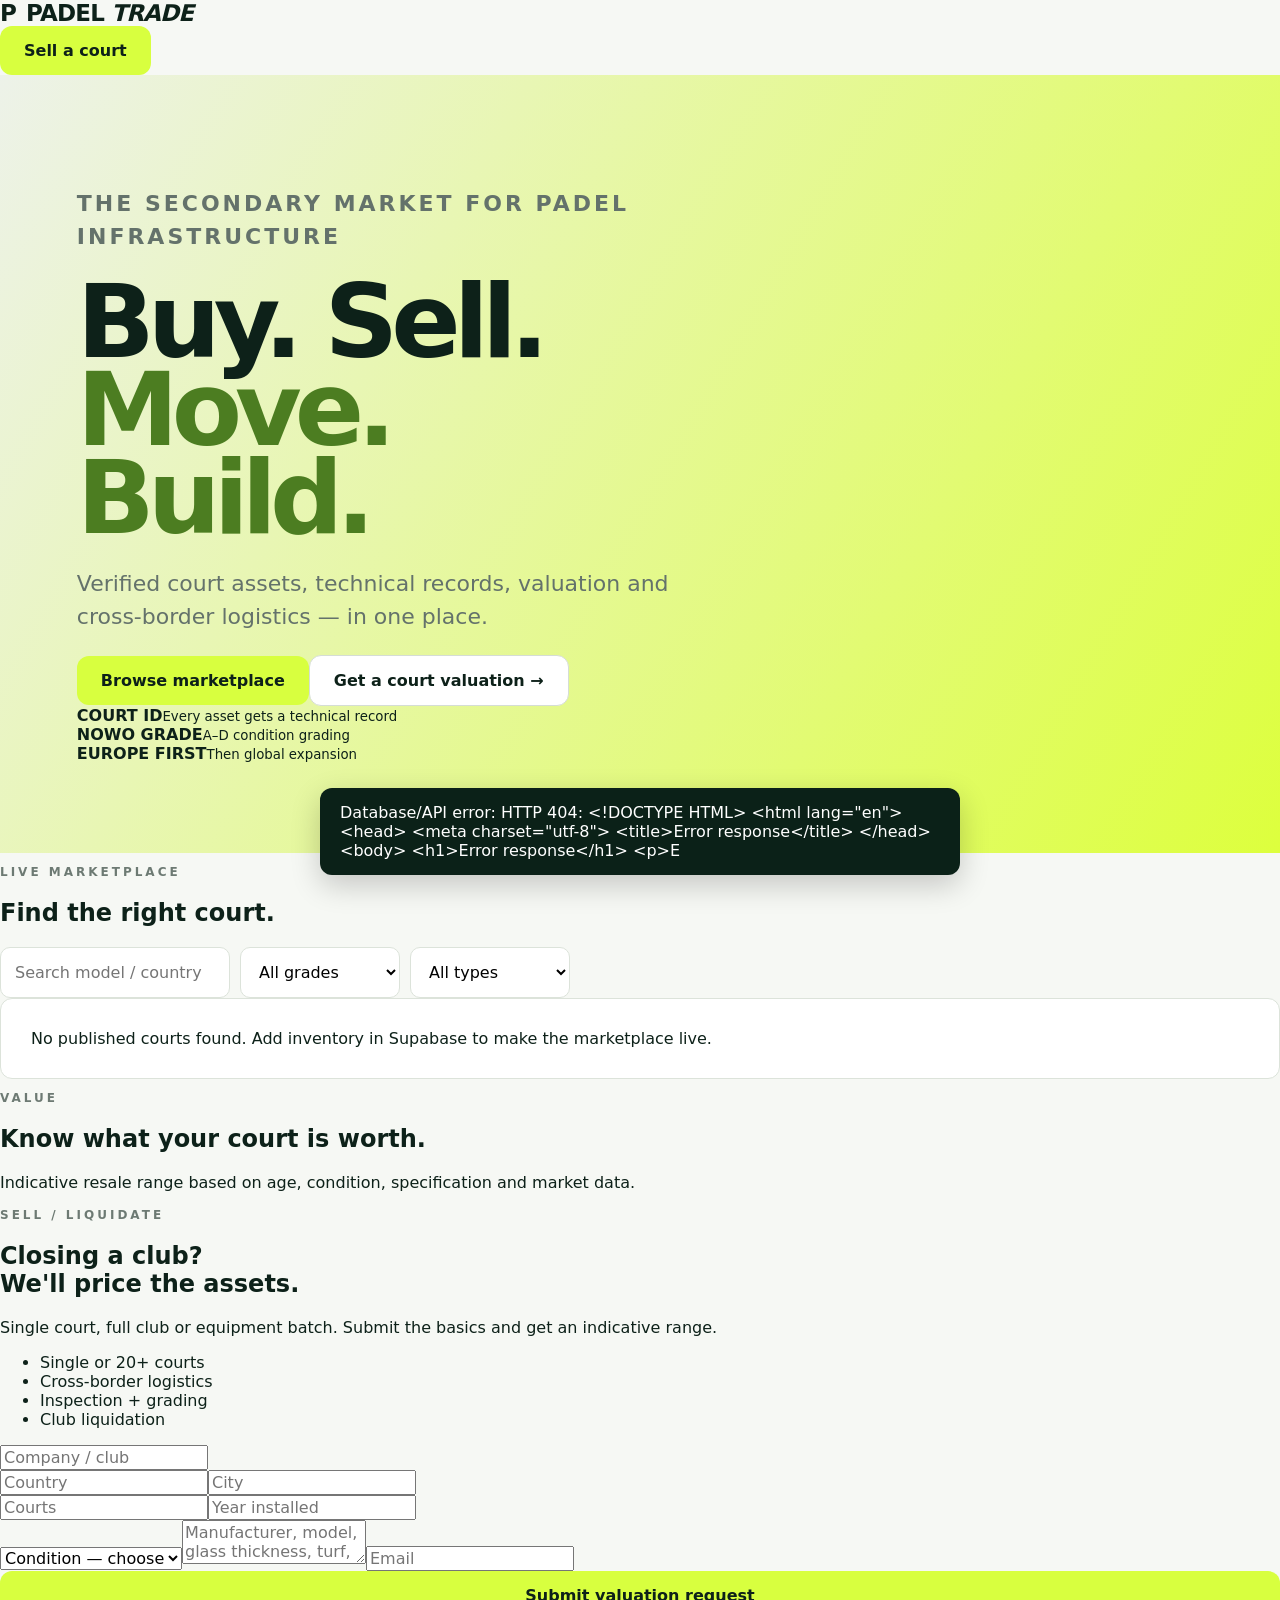
==== commit c5790da6: "Polish marketplace mobile layout and photo presentation" ====
--- a/index.html
+++ b/index.html
@@ -1 +1,9 @@
-<!doctype html><html lang="en"><head><meta charset="utf-8"><meta name="viewport" content="width=device-width,initial-scale=1,viewport-fit=cover"><title>Padel Trade — Global Padel Infrastructure Marketplace</title><link rel="stylesheet" href="styles.css"><link rel="stylesheet" href="responsive.css?v=7"><link rel="stylesheet" href="mobile-fix.css?v=7"><link rel="stylesheet" href="lead-forms.css?v=2"></head><body><header class="nav"><a class="brand" href="#"><span class="logo">P</span><span>PADEL<span class="fade">TRADE</span></span></a><nav><a href="#market">Marketplace</a><a href="#demand">Find a court</a><a href="#how">How it works</a><a href="#sell">Sell courts</a><a href="#services">Services</a><a href="#network">Partners</a></nav><button class="darkbtn" onclick="scrollToId('sell')">Sell a court</button></header><section class="hero"><div><div class="eyebrow">THE GLOBAL MARKETPLACE FOR PADEL INFRASTRUCTURE</div><h1>Buy. Sell.<br><span>Move. Build.</span></h1><p>Verified court assets, buyer demand, valuation and cross-border logistics — in one place.</p><div class="buttons"><button class="limebtn" onclick="scrollToId('market')">Browse marketplace</button><button class="ghostbtn" onclick="scrollToId('demand')">Find me a court →</button></div><div class="metrics"><div><b>COURT ID</b><small>Every asset gets a technical record</small></div><div><b>NOWO GRADE</b><small>A–D condition grading</small></div><div><b>EUROPE FIRST</b><small>Then global expansion</small></div></div></div><div class="hero-asset"><div class="asset-head"><span>PADEL TRADE</span><strong>EU</strong></div><div class="fakecourt"><i></i><span>VERIFIED INFRASTRUCTURE</span></div><h3>Global court network</h3><p>Used courts · New courts · Equipment · Services</p><div class="asset-foot"><b>BUY · SELL · MOVE</b><button onclick="scrollToId('demand')">Get matched</button></div></div></section><section id="market" class="section"><div class="sectiontitle"><div><div class="eyebrow">LIVE MARKETPLACE</div><h2>Find the right court.</h2></div><div class="filters"><input id="search" oninput="render()" placeholder="Search model / country"><select id="grade" onchange="render()"><option value="">All grades</option><option>A</option><option>B</option><option>C</option><option>D</option></select><select id="type" onchange="render()"><option value="">All types</option><option>Outdoor</option><option>Indoor</option></select></div></div><div id="cards" class="cards"></div></section><section id="how" class="section pale"><div class="eyebrow">THE TRANSACTION LAYER</div><h2>More than classifieds.</h2><div class="steps"><article><b>01</b><h3>Identify</h3><p>Every court gets a unique Court ID and standardized technical record.</p></article><article><b>02</b><h3>Inspect</h3><p>Glass, steel, turf, lighting, hardware and documentation become structured data.</p></article><article><b>03</b><h3>Value</h3><p>Indicative resale range based on age, condition, specification and market data.</p></article><article><b>04</b><h3>Move</h3><p>Coordinate dismantling, packing, freight, refurbishment and installation.</p></article></div></section><section id="sell" class="section dark"><div><div class="eyebrow">SELL / LIQUIDATE</div><h2>Closing a club?<br>We'll price the assets.</h2><p>Single court, full club or equipment batch. Submit the basics and we'll structure the asset for the marketplace.</p><div class="ticks"><span>✓ Single or 20+ courts</span><span>✓ Cross-border logistics</span><span>✓ Inspection + grading</span><span>✓ Club liquidation</span><span>✓ Preliminary valuation</span><span>✓ Human review before publishing</span></div></div><form onsubmit="submitSell(event)"><h3>Request a valuation</h3><input required name="company" placeholder="Company / club"><div class="row"><input required name="country" placeholder="Country"><input required name="city" placeholder="City"></div><div class="row"><input required name="count" type="number" min="1" placeholder="Number of courts"><input name="year" type="number" min="1990" max="2035" placeholder="Year installed"></div><div class="row"><input name="manufacturer" placeholder="Manufacturer"><input name="model" placeholder="Model"></div><div class="row"><input name="glass_thickness_mm" type="number" step="0.1" placeholder="Glass mm"><input name="asking_price_eur" type="number" min="0" placeholder="Asking price €"></div><select required name="condition"><option value="">Overall condition</option><option>Excellent</option><option>Good</option><option>Needs refurbishment</option><option>Parts only</option></select><input name="turf_condition" placeholder="Turf condition / age"><label class="check"><input name="lighting_included" type="checkbox" value="true"> Lighting included</label><textarea name="photo_urls" placeholder="Photo links (optional)"></textarea><textarea name="details" placeholder="Tell us about the courts, defects, documents and dismantling needs..."></textarea><input required name="email" type="email" placeholder="Contact email"><button class="limebtn wide">Submit court details</button><small>Nothing is published automatically. We review every submission.</small></form></section><section id="services" class="section"><div class="eyebrow">SERVICES</div><h2>Everything around the asset.</h2><div class="servicegrid"><div><b>01</b><h3>Inspection</h3><p>Standardized condition report and photo checklist.</p></div><div><b>02</b><h3>Dismantling</h3><p>Verified crews for safe disassembly and packing.</p></div><div><b>03</b><h3>Transport</h3><p>Glass + steel freight planning across borders.</p></div><div><b>04</b><h3>Refurbishment</h3><p>Turf, hardware, lighting and structural refresh.</p></div><div><b>05</b><h3>Installation</h3><p>Coordinate base, assembly, turf and handover.</p></div><div><b>06</b><h3>Liquidation</h3><p>Acquire and redistribute complete club inventories.</p></div></div></section><section id="network" class="section pale"><div class="eyebrow">SUPPLIER NETWORK</div><h2>Local specialists. One global network.</h2><p>Join PADEL TRADE as a manufacturer, reseller, dismantler, transporter, installer, inspector or infrastructure supplier.</p><button class="darkbtn" onclick="location.href='/supplier-network.html'">Become a PADEL TRADE partner →</button></section><section class="section valuation"><div><div class="eyebrow">PADEL TRADE VALUATION ENGINE · MVP</div><h2>What is your court worth?</h2><p>Indicative only. The production version will learn from completed transactions.</p></div><div class="calc"><label>New-equivalent price (€)<input id="newPrice" type="number" value="18000"></label><label>Age<input id="age" type="number" value="4" min="0" max="30"></label><label>Condition<select id="cond"><option value="1">Excellent</option><option value=".82" selected>Good</option><option value=".65">Needs refurbishment</option><option value=".4">Heavy refurbishment / parts</option></select></label><button class="darkbtn wide" onclick="calculate()">Estimate value</button><div id="estimate">€9,000–€11,000</div></div></section><footer><div class="brand"><span class="logo">P</span> PADEL TRADE</div><span>Buy · Sell · Move · Build</span><small>Global marketplace for padel infrastructure.</small></footer><div id="listingModal" class="modal"><div class="modalbox"><button class="close" onclick="closeModal('listingModal')">×</button><div id="listingContent"></div></div></div><div id="serviceModal" class="modal"><div class="modalbox"><button class="close" onclick="closeModal('serviceModal')">×</button><div id="serviceModalContent"></div></div></div><div id="toast"></div><script src="app.js?v=7"></script><script src="lead-forms.js?v=3"></script></body></html>+<!doctype html>
+<html lang="en"><head><meta charset="utf-8"><meta name="viewport" content="width=device-width,initial-scale=1,viewport-fit=cover"><meta name="theme-color" content="#f5f7f2"><title>PADEL TRADE — Secondary Padel Infrastructure Marketplace</title><link rel="stylesheet" href="styles.css"><link rel="stylesheet" href="responsive.css"><link rel="stylesheet" href="mobile-fix.css"><link rel="stylesheet" href="court-photo-fix.css"></head><body>
+<header class="site-header"><a class="brand" href="index.html"><span class="brandmark">P</span><span>PADEL <em>TRADE</em></span></a><button class="limebtn" onclick="scrollToId('sell')">Sell a court</button></header>
+<main>
+<section class="hero"><div class="hero-copy"><p class="eyebrow">THE SECONDARY MARKET FOR PADEL INFRASTRUCTURE</p><h1>Buy. Sell.<br><span>Move. Build.</span></h1><p class="lede">Verified court assets, technical records, valuation and cross-border logistics — in one place.</p><div class="actions"><button class="limebtn" onclick="scrollToId('marketplace')">Browse marketplace</button><button class="ghostbtn" onclick="scrollToId('valuation')">Get a court valuation →</button></div><div class="hero-points"><div><b>COURT ID</b><small>Every asset gets a technical record</small></div><div><b>NOWO GRADE</b><small>A–D condition grading</small></div><div><b>EUROPE FIRST</b><small>Then global expansion</small></div></div></div></section>
+<section id="marketplace" class="market"><p class="eyebrow">LIVE MARKETPLACE</p><h2>Find the right court.</h2><div class="filters"><input id="search" placeholder="Search model / country" oninput="render()"><select id="grade" onchange="render()"><option value="">All grades</option><option>A</option><option>B</option><option>C</option><option>D</option></select><select id="type" onchange="render()"><option value="">All types</option><option>Panoramic</option><option>Standard</option><option>Indoor</option><option>Outdoor</option></select></div><div id="cards" class="cards"></div></section>
+<section id="valuation" class="dark-section"><div><p class="eyebrow">VALUE</p><h2>Know what your court is worth.</h2><p>Indicative resale range based on age, condition, specification and market data.</p></div></section>
+<section id="sell" class="dark-section sell"><div><p class="eyebrow">SELL / LIQUIDATE</p><h2>Closing a club?<br>We'll price the assets.</h2><p>Single court, full club or equipment batch. Submit the basics and get an indicative range.</p><ul><li>Single or 20+ courts</li><li>Cross-border logistics</li><li>Inspection + grading</li><li>Club liquidation</li></ul></div><form id="sellerForm" onsubmit="submitSell(event)"><input name="company" required placeholder="Company / club"><div class="two"><input name="country" required placeholder="Country"><input name="city" required placeholder="City"></div><div class="two"><input name="courts" type="number" min="1" required placeholder="Courts"><input name="year_installed" type="number" placeholder="Year installed"></div><select name="condition"><option value="">Condition — choose</option><option>Excellent</option><option>Good</option><option>Fair</option><option>Poor</option></select><textarea name="details" placeholder="Manufacturer, model, glass thickness, turf, lighting, links to photos..."></textarea><input name="email" type="email" required placeholder="Email"><button class="limebtn wide">Submit valuation request</button></form></section>
+</main><div id="listingModal" class="modal"><div class="modalcard"><button class="close" onclick="closeModal('listingModal')">×</button><div id="listingContent"></div></div></div><div id="toast"></div><script src="app.js"></script></body></html>
--- a/court-photo-fix.css
+++ b/court-photo-fix.css
@@ -0,0 +1,8 @@
+/* Marketplace listing imagery: real-photo treatment, mobile-safe aspect ratio */
+.thumb.court-photo{position:relative;aspect-ratio:16/10;min-height:0;overflow:hidden;background:#dfe8dc;border-radius:18px 18px 0 0}
+.thumb.court-photo img{display:block;width:100%;height:100%;object-fit:cover;object-position:center;transition:transform .25s ease}
+.card:hover .thumb.court-photo img{transform:scale(1.025)}
+.thumb.court-photo span{position:absolute;left:14px;top:14px;padding:6px 9px;border-radius:999px;background:rgba(8,31,22,.82);color:#fff;font-size:11px;letter-spacing:.12em;font-weight:700}
+.thumb.court-photo.photo-fallback{background:linear-gradient(135deg,#dfe8dc,#c7d5c4)}
+.listing-photo{display:block;width:100%;max-height:420px;object-fit:cover;border-radius:16px;margin:0 0 22px}
+@media (max-width:600px){.thumb.court-photo{aspect-ratio:4/3;border-radius:14px 14px 0 0}.thumb.court-photo span{font-size:10px}.listing-photo{max-height:300px;border-radius:12px}}
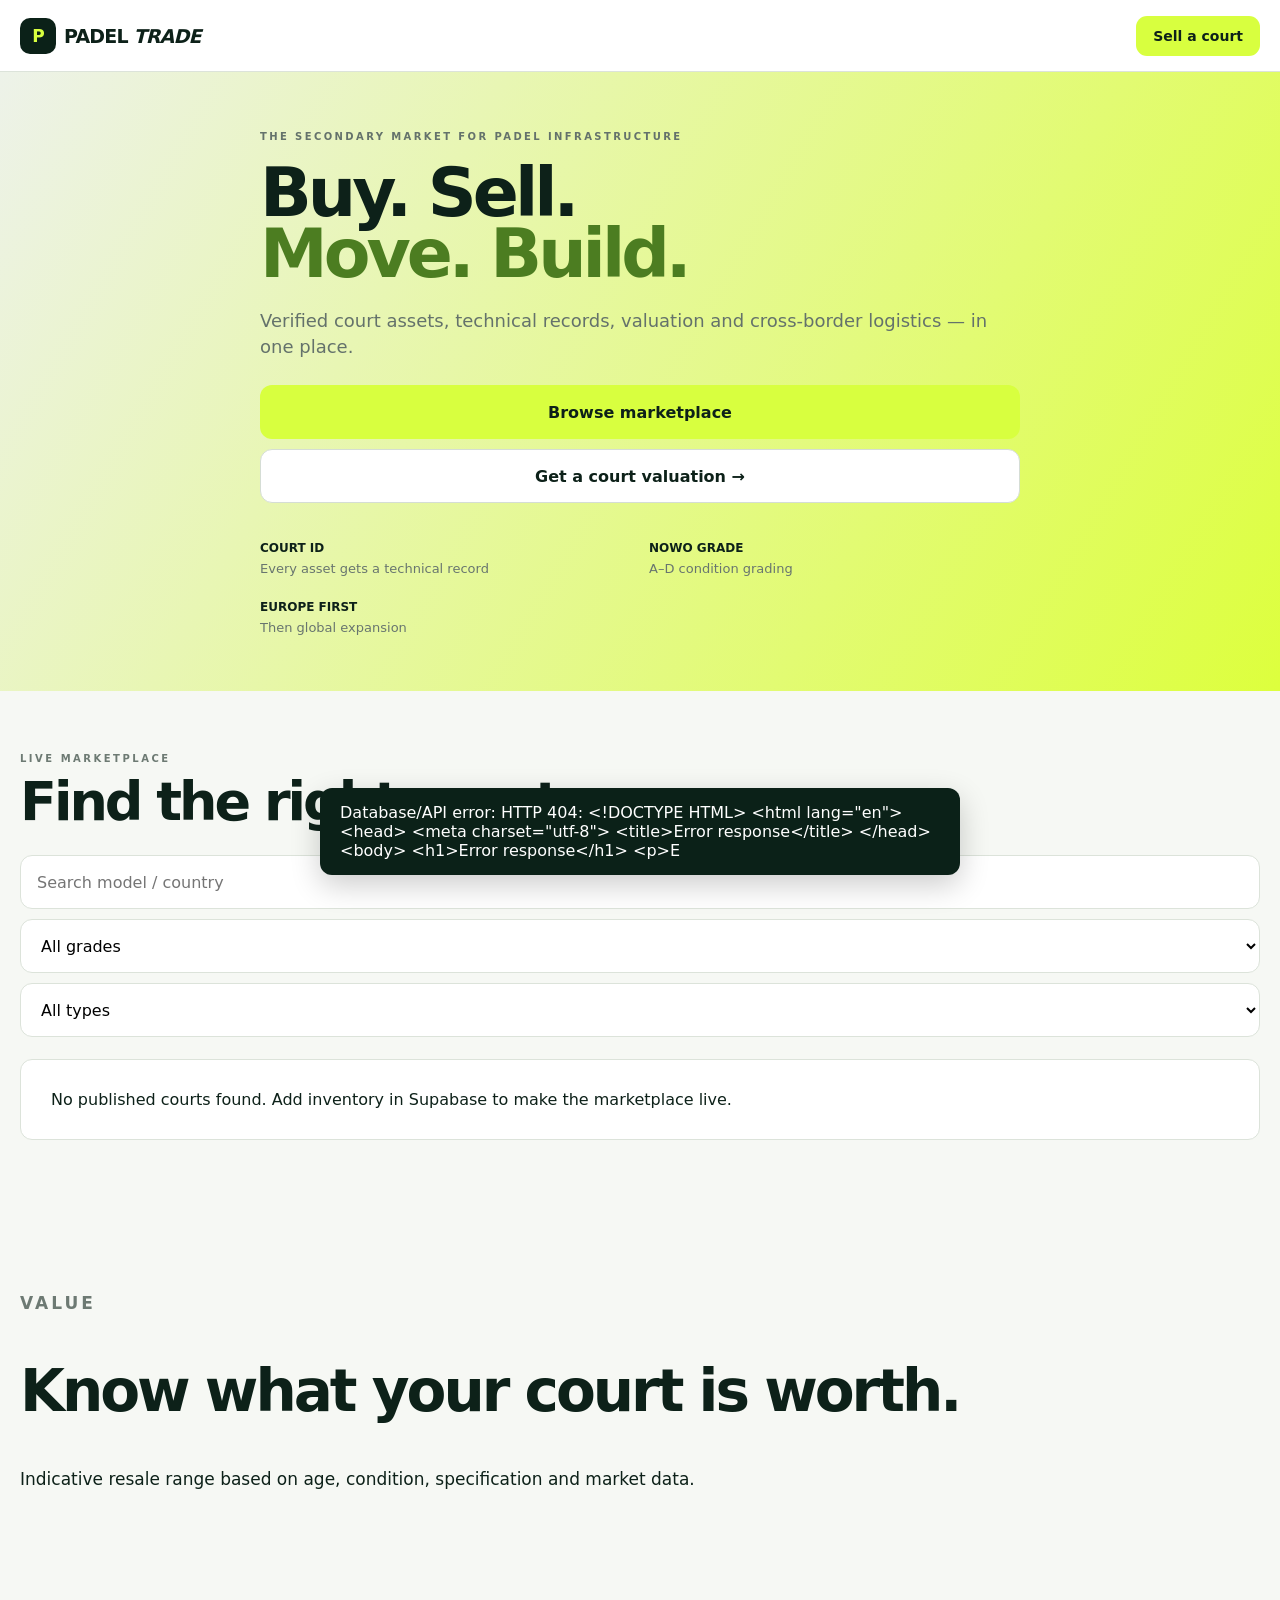
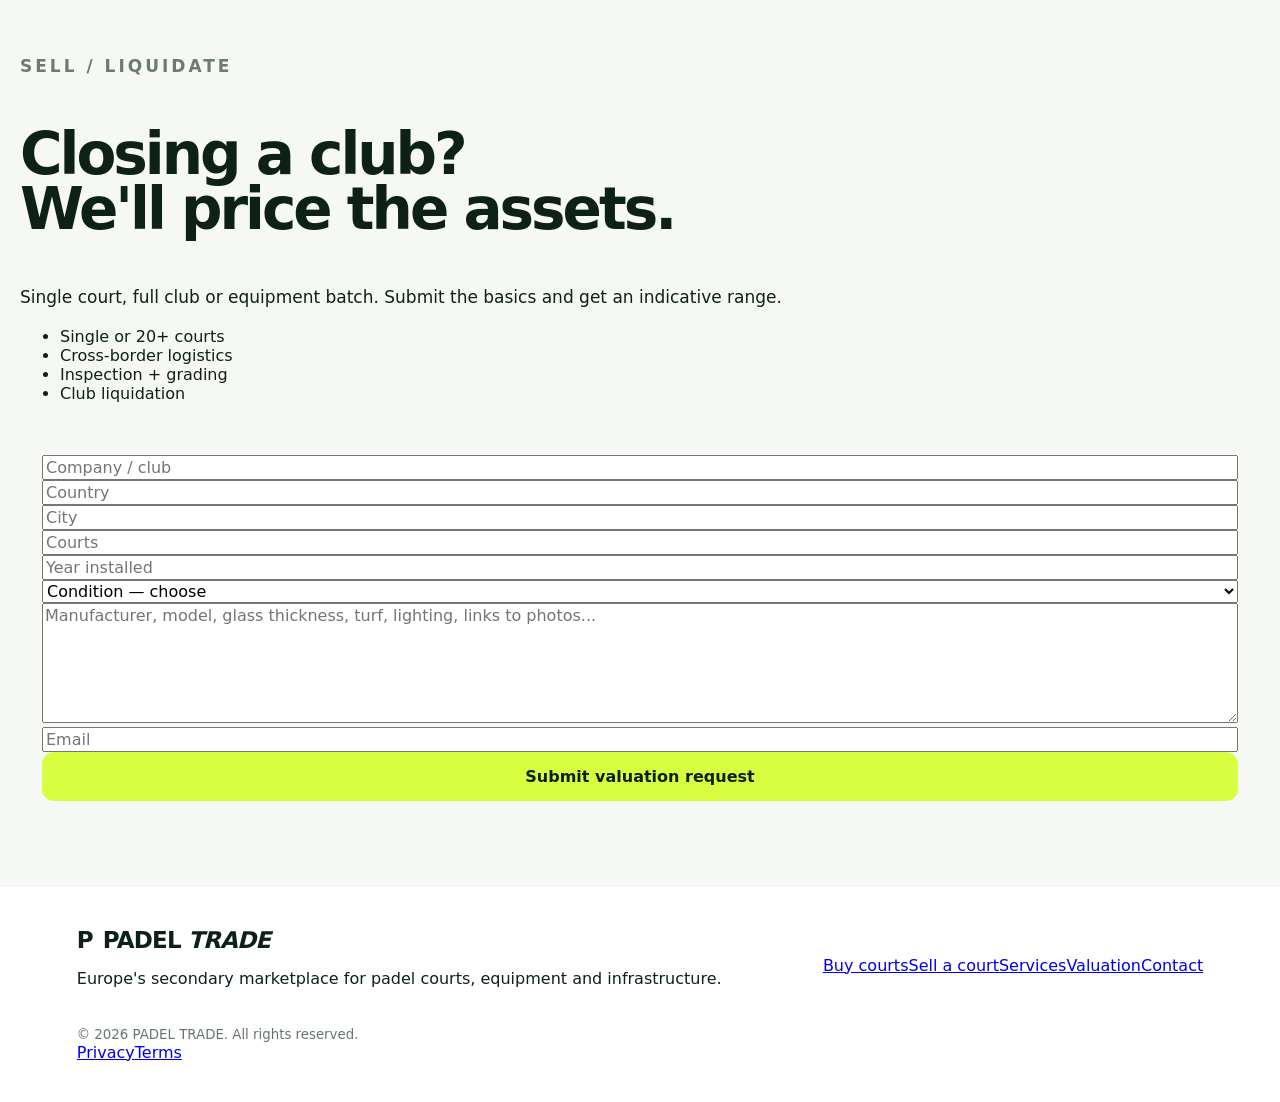
==== commit 50eb7c5b: "Add responsive PADEL TRADE footer" ====
--- a/index.html
+++ b/index.html
@@ -6,4 +6,6 @@
 <section id="marketplace" class="market"><p class="eyebrow">LIVE MARKETPLACE</p><h2>Find the right court.</h2><div class="filters"><input id="search" placeholder="Search model / country" oninput="render()"><select id="grade" onchange="render()"><option value="">All grades</option><option>A</option><option>B</option><option>C</option><option>D</option></select><select id="type" onchange="render()"><option value="">All types</option><option>Panoramic</option><option>Standard</option><option>Indoor</option><option>Outdoor</option></select></div><div id="cards" class="cards"></div></section>
 <section id="valuation" class="dark-section"><div><p class="eyebrow">VALUE</p><h2>Know what your court is worth.</h2><p>Indicative resale range based on age, condition, specification and market data.</p></div></section>
 <section id="sell" class="dark-section sell"><div><p class="eyebrow">SELL / LIQUIDATE</p><h2>Closing a club?<br>We'll price the assets.</h2><p>Single court, full club or equipment batch. Submit the basics and get an indicative range.</p><ul><li>Single or 20+ courts</li><li>Cross-border logistics</li><li>Inspection + grading</li><li>Club liquidation</li></ul></div><form id="sellerForm" onsubmit="submitSell(event)"><input name="company" required placeholder="Company / club"><div class="two"><input name="country" required placeholder="Country"><input name="city" required placeholder="City"></div><div class="two"><input name="courts" type="number" min="1" required placeholder="Courts"><input name="year_installed" type="number" placeholder="Year installed"></div><select name="condition"><option value="">Condition — choose</option><option>Excellent</option><option>Good</option><option>Fair</option><option>Poor</option></select><textarea name="details" placeholder="Manufacturer, model, glass thickness, turf, lighting, links to photos..."></textarea><input name="email" type="email" required placeholder="Email"><button class="limebtn wide">Submit valuation request</button></form></section>
-</main><div id="listingModal" class="modal"><div class="modalcard"><button class="close" onclick="closeModal('listingModal')">×</button><div id="listingContent"></div></div></div><div id="toast"></div><script src="app.js"></script></body></html>+</main>
+<footer class="site-footer"><div class="footer-brand"><a class="brand" href="index.html"><span class="brandmark">P</span><span>PADEL <em>TRADE</em></span></a><p>Europe's secondary marketplace for padel courts, equipment and infrastructure.</p></div><nav class="footer-links" aria-label="Footer"><a href="#marketplace">Buy courts</a><a href="#sell">Sell a court</a><a href="#sell">Services</a><a href="#valuation">Valuation</a><a href="mailto:hello@padeltrade.eu">Contact</a></nav><div class="footer-bottom"><small>© 2026 PADEL TRADE. All rights reserved.</small><div><a href="#">Privacy</a><a href="#">Terms</a></div></div></footer>
+<div id="listingModal" class="modal"><div class="modalcard"><button class="close" onclick="closeModal('listingModal')">×</button><div id="listingContent"></div></div></div><div id="toast"></div><script src="app.js"></script></body></html>
--- a/mobile-fix.css
+++ b/mobile-fix.css
@@ -1,19 +1,45 @@
-/* Mobile-first polish and viewport stability — loaded last so it overrides desktop rules. */
+/* PADEL TRADE — actual mobile layout fixes. Loaded last. */
 *,*::before,*::after{box-sizing:border-box}
-html,body{width:100%!important;max-width:100%!important;min-width:0!important;margin:0!important;padding:0!important;overflow-x:hidden!important;overscroll-behavior-x:none!important;-webkit-text-size-adjust:100%!important}
-html{touch-action:pan-y!important}
-body{position:relative!important;left:0!important;right:0!important;transform:none!important;touch-action:pan-y!important}
-.nav,.hero,.section,section.dark,.valuation,footer{width:100%!important;max-width:100%!important;min-width:0!important;margin-left:0!important;margin-right:0!important;overflow-x:hidden!important}
+html,body{width:100%;max-width:100%;min-width:0;margin:0;padding:0;overflow-x:hidden;-webkit-text-size-adjust:100%;overscroll-behavior-x:none}
+body{touch-action:pan-y}
 img,svg,video,iframe{max-width:100%;height:auto}
-@media(max-width:850px){
-.nav{height:68px!important;padding:0 18px!important;gap:12px!important;justify-content:space-between!important}.nav .brand{font-size:18px!important;gap:7px!important;letter-spacing:-.5px!important;min-width:0!important}.nav .logo{width:34px!important;height:34px!important;border-radius:10px!important;font-size:16px!important}.nav nav{display:none!important}.nav .darkbtn{padding:11px 15px!important;border-radius:10px!important;font-size:13px!important;white-space:nowrap!important}
-.hero{display:block!important;min-height:0!important;padding:54px 20px 60px!important}.hero>div,.hero-asset{width:100%!important;min-width:0!important;max-width:100%!important}.hero .eyebrow{font-size:10px!important;letter-spacing:2px!important;line-height:1.45!important}.hero h1{font-size:clamp(48px,15vw,64px)!important;line-height:.9!important;letter-spacing:-3.5px!important;margin:18px 0 22px!important}.hero p{font-size:17px!important;line-height:1.45!important;margin:0!important;max-width:none!important}.buttons{display:flex!important;flex-direction:column!important;gap:10px!important;margin-top:26px!important;width:100%!important}.buttons>*{width:100%!important;max-width:none!important;min-height:52px!important;padding:15px 18px!important}.metrics{grid-template-columns:1fr 1fr!important;gap:22px 16px!important;margin-top:44px!important}.metrics>div:last-child{grid-column:1/-1}.metrics b{font-size:12px!important}.metrics small{font-size:13px!important;margin-top:5px!important}.hero-asset{margin-top:42px!important;padding:18px!important;border-radius:18px!important}.asset-head span{font-size:12px!important;letter-spacing:1.5px!important}.asset-head strong,.grade{width:38px!important;height:38px!important}.fakecourt{height:190px!important;margin:16px 0!important}.fakecourt:before{inset:22px!important}.fakecourt:after{top:22px!important;bottom:22px!important}.fakecourt i{left:22px!important;right:22px!important}.hero-asset h3{font-size:21px!important}.hero-asset p{font-size:13px!important;line-height:1.4!important}
-.section{padding:64px 20px!important}.section h2{font-size:clamp(38px,11vw,52px)!important;letter-spacing:-2.5px!important;line-height:.95!important;margin:12px 0 30px!important}.sectiontitle{display:block!important;width:100%!important}.sectiontitle .filters{margin-top:22px!important}.filters{display:grid!important;grid-template-columns:1fr!important;gap:9px!important;width:100%!important;overflow:visible!important}.filters input,.filters select{width:100%!important;min-width:0!important;max-width:100%!important;padding:14px!important;font-size:16px!important}
-.cards{display:grid!important;grid-template-columns:1fr!important;gap:16px!important;width:100%!important}.card{width:100%!important;min-width:0!important;border-radius:16px!important}.thumb{height:180px!important}.cardbody{padding:17px!important}.card h3{font-size:21px!important;margin:12px 0 7px!important}.meta{font-size:14px!important;min-height:0!important}.cardfoot{margin-top:16px!important}
-.steps{grid-template-columns:1fr!important;gap:1px!important}.steps article{padding:25px!important;min-height:0!important}.steps h3{font-size:24px!important;margin:12px 0!important}
-section.dark,.valuation{display:block!important;grid-template-columns:none!important;padding-left:20px!important;padding-right:20px!important}.dark>div,.dark>form,.valuation>div,.calc{width:100%!important;min-width:0!important;max-width:100%!important}.dark>div>p{font-size:17px!important}.ticks{gap:12px!important;margin-top:28px!important}.ticks span{font-size:15px!important}.dark form{margin:34px 0 0!important;padding:22px!important;border-radius:18px!important;overflow:hidden!important}.dark form h3{font-size:29px!important;margin-bottom:20px!important}.dark form input,.dark form select,.dark form textarea,.dark form button{width:100%!important;max-width:100%!important;min-width:0!important;font-size:16px!important}.dark form .row{display:grid!important;grid-template-columns:1fr!important;gap:0!important;width:100%!important}.dark form .check{display:flex!important;align-items:center!important;gap:9px!important;width:100%!important;font-size:14px!important}.dark form .check input{width:20px!important;min-width:20px!important;max-width:20px!important;height:20px!important;margin:0!important}.dark form textarea{min-height:120px!important}.valuation{padding-top:64px!important;padding-bottom:64px!important}.calc{padding:22px!important;border-radius:18px!important}.calc #estimate{font-size:30px!important}
-.servicegrid{grid-template-columns:1fr!important}.servicegrid>div{padding:25px!important;min-height:0!important}.servicegrid h3{font-size:23px!important}
-.modal{padding:12px!important;align-items:flex-end!important}.modalbox{max-width:none!important;width:100%!important;max-height:88vh!important;overflow:auto!important;border-radius:18px!important;padding:24px!important}.modalbox h2{font-size:36px!important;letter-spacing:-1.5px!important}
-footer{padding:32px 20px!important;display:flex!important;align-items:flex-start!important;flex-direction:column!important;gap:14px!important}footer .brand{font-size:18px!important}
+.site-header{height:72px;width:100%;padding:0 20px;display:flex;align-items:center;justify-content:space-between;gap:14px;background:#fff;position:sticky;top:0;z-index:50;border-bottom:1px solid var(--line)}
+.site-header .brand{font-size:19px;gap:8px;min-width:0;white-space:nowrap}
+.site-header .brandmark{width:36px;height:36px;border-radius:10px;background:var(--dark);color:var(--lime);display:grid;place-items:center;font-weight:900;font-size:17px;flex:0 0 auto}
+.site-header .limebtn{padding:12px 17px;border-radius:11px;font-size:14px;white-space:nowrap}
+.hero{width:100%;min-height:0;padding:58px 20px 54px;display:block;background:linear-gradient(120deg,#edf2e9,#ddff3d);overflow:hidden}
+.hero-copy{width:100%;max-width:760px;margin:0 auto}
+.hero .eyebrow{font-size:10px;letter-spacing:2.4px;line-height:1.45;margin:0 0 17px}
+.hero h1{font-size:clamp(48px,15vw,68px);line-height:.9;letter-spacing:-4px;margin:0 0 24px;word-break:normal}
+.hero .lede{font-size:18px;line-height:1.45;margin:0;max-width:100%;color:#64726b}
+.actions{display:flex;flex-direction:column;gap:10px;margin-top:25px;width:100%}
+.actions .limebtn,.actions .ghostbtn{width:100%;min-height:54px;padding:15px 18px;font-size:16px}
+.hero-points{display:grid;grid-template-columns:1fr 1fr;gap:22px 18px;margin-top:38px;width:100%}
+.hero-points>div{min-width:0}
+.hero-points b{display:block;font-size:12px;line-height:1.2;margin-bottom:5px}
+.hero-points small{display:block;color:var(--muted);font-size:13px;line-height:1.35}
+.market{width:100%;padding:62px 20px 70px;overflow:hidden}
+.market>.eyebrow{margin:0 0 12px;font-size:10px;letter-spacing:2.5px}
+.market h2{font-size:clamp(40px,11vw,54px);line-height:.95;letter-spacing:-3px;margin:0 0 28px;max-width:100%}
+.filters{display:grid;grid-template-columns:1fr;gap:10px;width:100%;margin:0 0 22px}
+.filters input,.filters select{width:100%;min-width:0;max-width:100%;height:54px;padding:14px 16px;font-size:16px;border:1px solid var(--line);border-radius:12px;background:#fff}
+.cards{display:grid;grid-template-columns:1fr;gap:16px;width:100%}
+.card{width:100%;min-width:0;border-radius:18px;overflow:hidden}
+.thumb{height:205px;width:100%;padding:16px;background-size:cover;background-position:center}
+.cardbody{padding:18px}
+.card h3{font-size:22px;line-height:1.1;margin:13px 0 7px}
+.meta{font-size:14px;line-height:1.45;min-height:0}
+.cardfoot{margin-top:16px;gap:10px}
+.dark-section{width:100%;padding:64px 20px;display:block;overflow:hidden}
+.dark-section>div,.dark-section>form{width:100%;max-width:100%;min-width:0}
+.dark-section h2{font-size:clamp(40px,11vw,58px);line-height:.95;letter-spacing:-3px}
+.dark-section>div>p{font-size:17px;line-height:1.45}
+.dark-section form{margin-top:30px;padding:22px;border-radius:18px;overflow:hidden}
+.dark-section form .two{display:grid;grid-template-columns:1fr;gap:0}
+.dark-section form input,.dark-section form select,.dark-section form textarea,.dark-section form button{width:100%;min-width:0;max-width:100%;font-size:16px}
+.dark-section form textarea{min-height:120px}
+@media(max-width:380px){
+ .site-header{padding:0 14px}.site-header .brand{font-size:16px}.site-header .limebtn{padding:11px 13px;font-size:13px}
+ .hero{padding-left:16px;padding-right:16px}.hero h1{font-size:46px;letter-spacing:-3px}.hero-points{grid-template-columns:1fr;gap:16px}
+ .market,.dark-section{padding-left:16px;padding-right:16px}
 }
-@media(max-width:380px){.nav{padding-left:14px!important;padding-right:14px!important}.nav .brand{font-size:16px!important}.nav .darkbtn{padding:10px 12px!important;font-size:12px!important}.hero{padding-left:16px!important;padding-right:16px!important}.section,section.dark,.valuation{padding-left:16px!important;padding-right:16px!important}.hero h1{font-size:46px!important}.metrics{grid-template-columns:1fr!important}.metrics>div:last-child{grid-column:auto}}
--- a/court-photo-fix.css
+++ b/court-photo-fix.css
@@ -1,8 +1,28 @@
-/* Marketplace listing imagery: real-photo treatment, mobile-safe aspect ratio */
+/* Marketplace listing imagery + mobile-safe listing modal */
 .thumb.court-photo{position:relative;aspect-ratio:16/10;min-height:0;overflow:hidden;background:#dfe8dc;border-radius:18px 18px 0 0}
-.thumb.court-photo img{display:block;width:100%;height:100%;object-fit:cover;object-position:center;transition:transform .25s ease}
-.card:hover .thumb.court-photo img{transform:scale(1.025)}
+.thumb.court-photo img{display:block;width:100%;height:100%;object-fit:cover;object-position:center}
 .thumb.court-photo span{position:absolute;left:14px;top:14px;padding:6px 9px;border-radius:999px;background:rgba(8,31,22,.82);color:#fff;font-size:11px;letter-spacing:.12em;font-weight:700}
 .thumb.court-photo.photo-fallback{background:linear-gradient(135deg,#dfe8dc,#c7d5c4)}
-.listing-photo{display:block;width:100%;max-height:420px;object-fit:cover;border-radius:16px;margin:0 0 22px}
-@media (max-width:600px){.thumb.court-photo{aspect-ratio:4/3;border-radius:14px 14px 0 0}.thumb.court-photo span{font-size:10px}.listing-photo{max-height:300px;border-radius:12px}}
+
+/* index.html uses .modalcard; the old CSS incorrectly targeted .modalbox. */
+.modal{display:none;position:fixed;inset:0;z-index:1000;background:rgba(3,18,12,.72);align-items:center;justify-content:center;padding:18px;overscroll-behavior:contain}
+.modalcard{position:relative;width:min(680px,100%);max-height:min(88vh,820px);overflow:auto;-webkit-overflow-scrolling:touch;background:#fff;color:var(--ink);border-radius:24px;padding:28px;box-shadow:0 30px 80px rgba(0,0,0,.28);overscroll-behavior:contain}
+.modalcard .close{position:absolute;right:14px;top:10px;z-index:3;width:44px;height:44px;border:0;border-radius:50%;background:#fff;color:var(--ink);font-size:32px;line-height:1;box-shadow:0 4px 18px rgba(0,0,0,.14)}
+.modalcard h2{font-size:clamp(32px,6vw,48px);line-height:.95;letter-spacing:-2px;margin:8px 0 12px;padding-right:40px}
+.modalcard h3{font-size:28px;margin:18px 0}
+.modalcard p{font-size:16px;line-height:1.5;color:#52615a}
+.modalcard hr{border:0;border-top:1px solid var(--line);margin:20px 0}
+.listing-photo{display:block;width:100%;aspect-ratio:16/10;max-height:420px;object-fit:cover;border-radius:16px;margin:0 0 22px;background:#dfe8dc}
+.modalcard .wide{min-height:54px;font-size:17px}
+body.modal-open{overflow:hidden}
+
+@media (max-width:600px){
+  .thumb.court-photo{aspect-ratio:4/3;border-radius:14px 14px 0 0}
+  .thumb.court-photo span{font-size:10px}
+  .modal{padding:10px;align-items:flex-end}
+  .modalcard{width:100%;max-height:88vh;border-radius:22px 22px 14px 14px;padding:20px 18px 18px}
+  .modalcard .close{right:10px;top:8px;width:42px;height:42px}
+  .listing-photo{aspect-ratio:4/3;max-height:300px;border-radius:14px;margin-bottom:18px}
+  .modalcard h2{font-size:34px;letter-spacing:-1.5px}
+  .modalcard h3{font-size:25px}
+}
